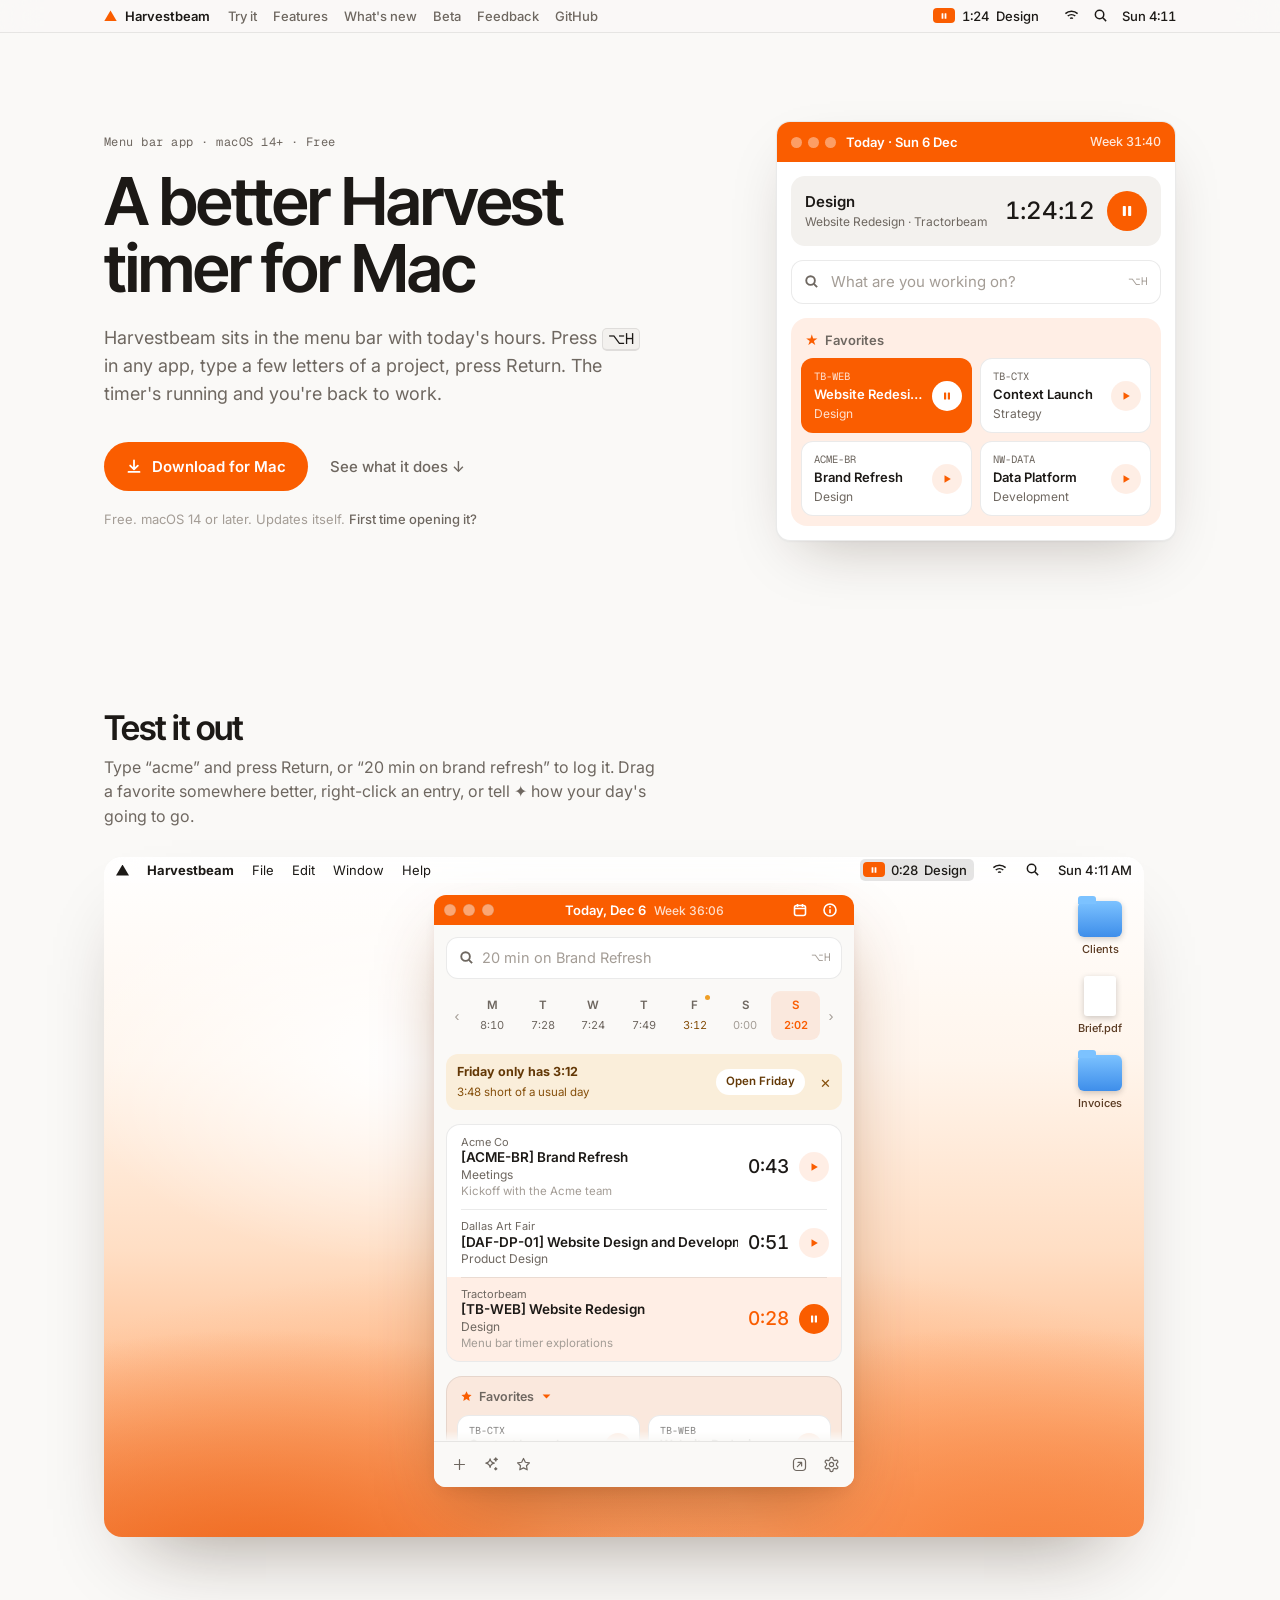
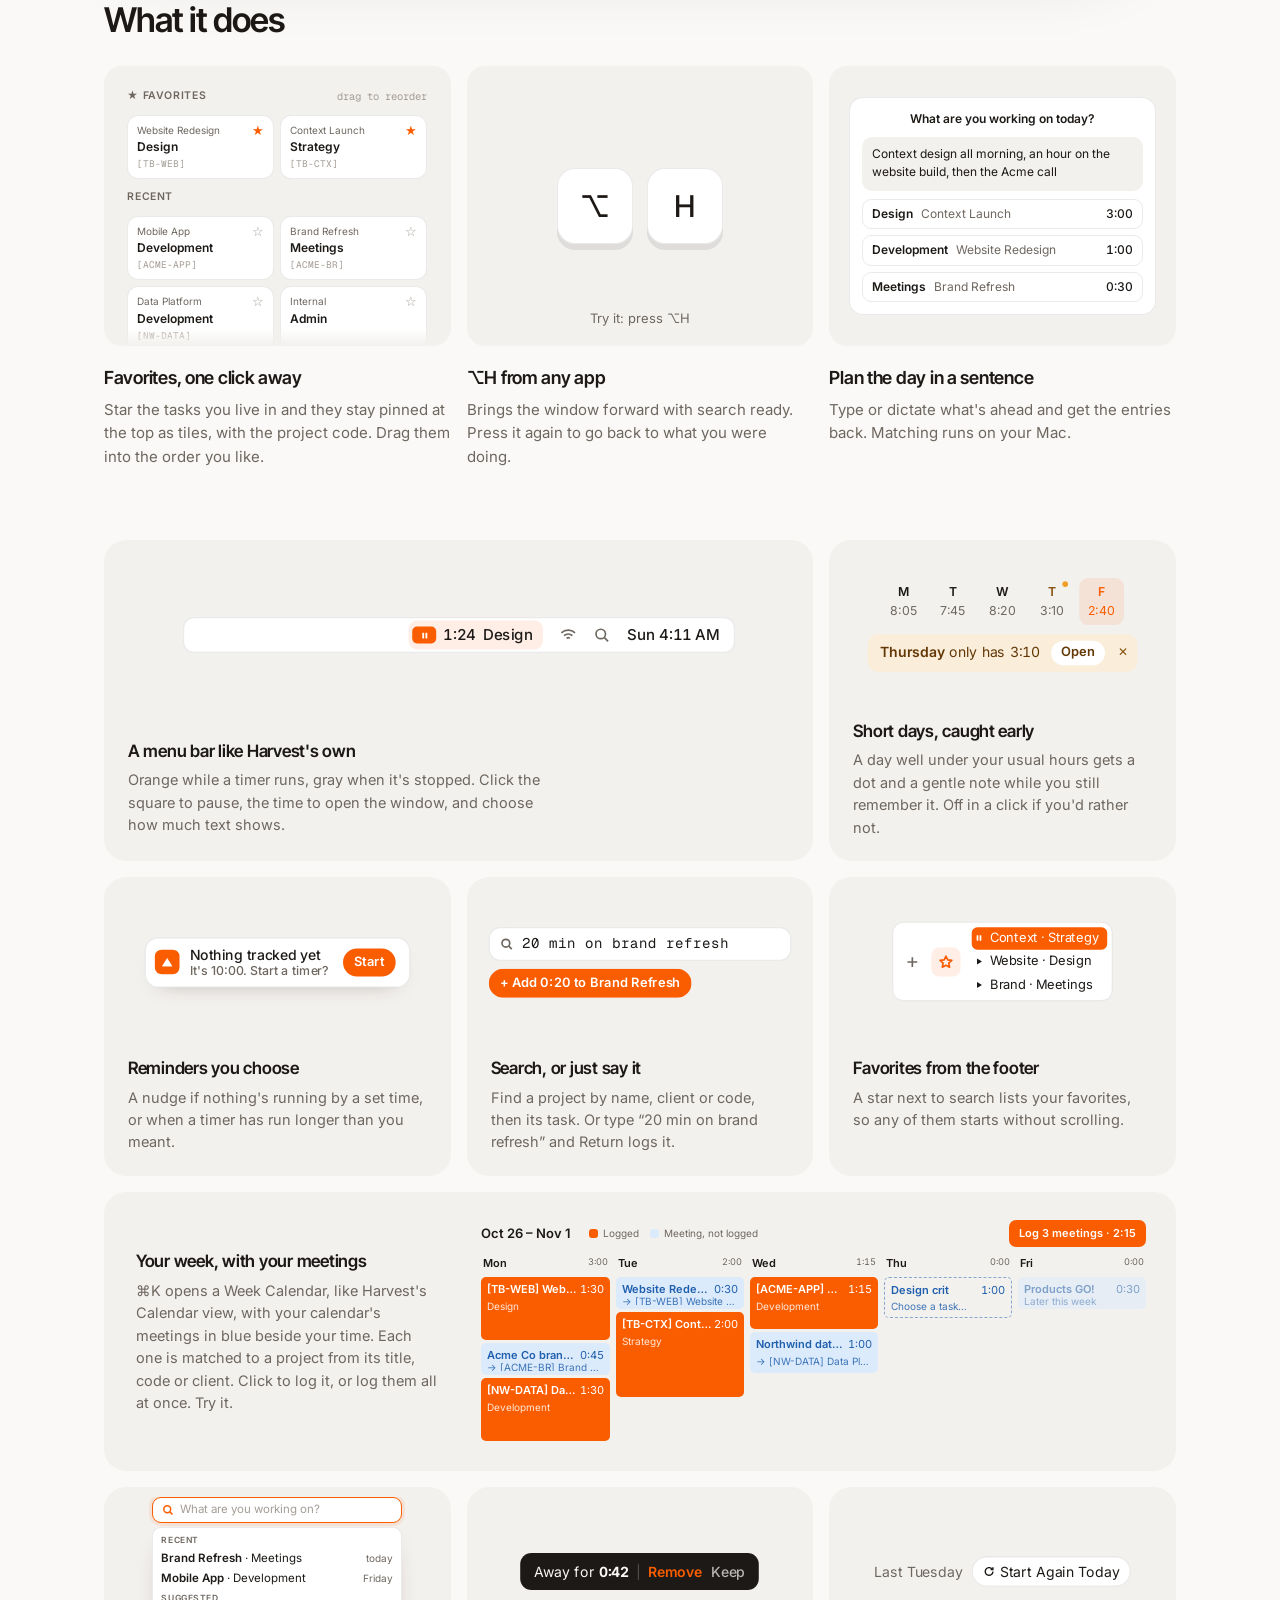
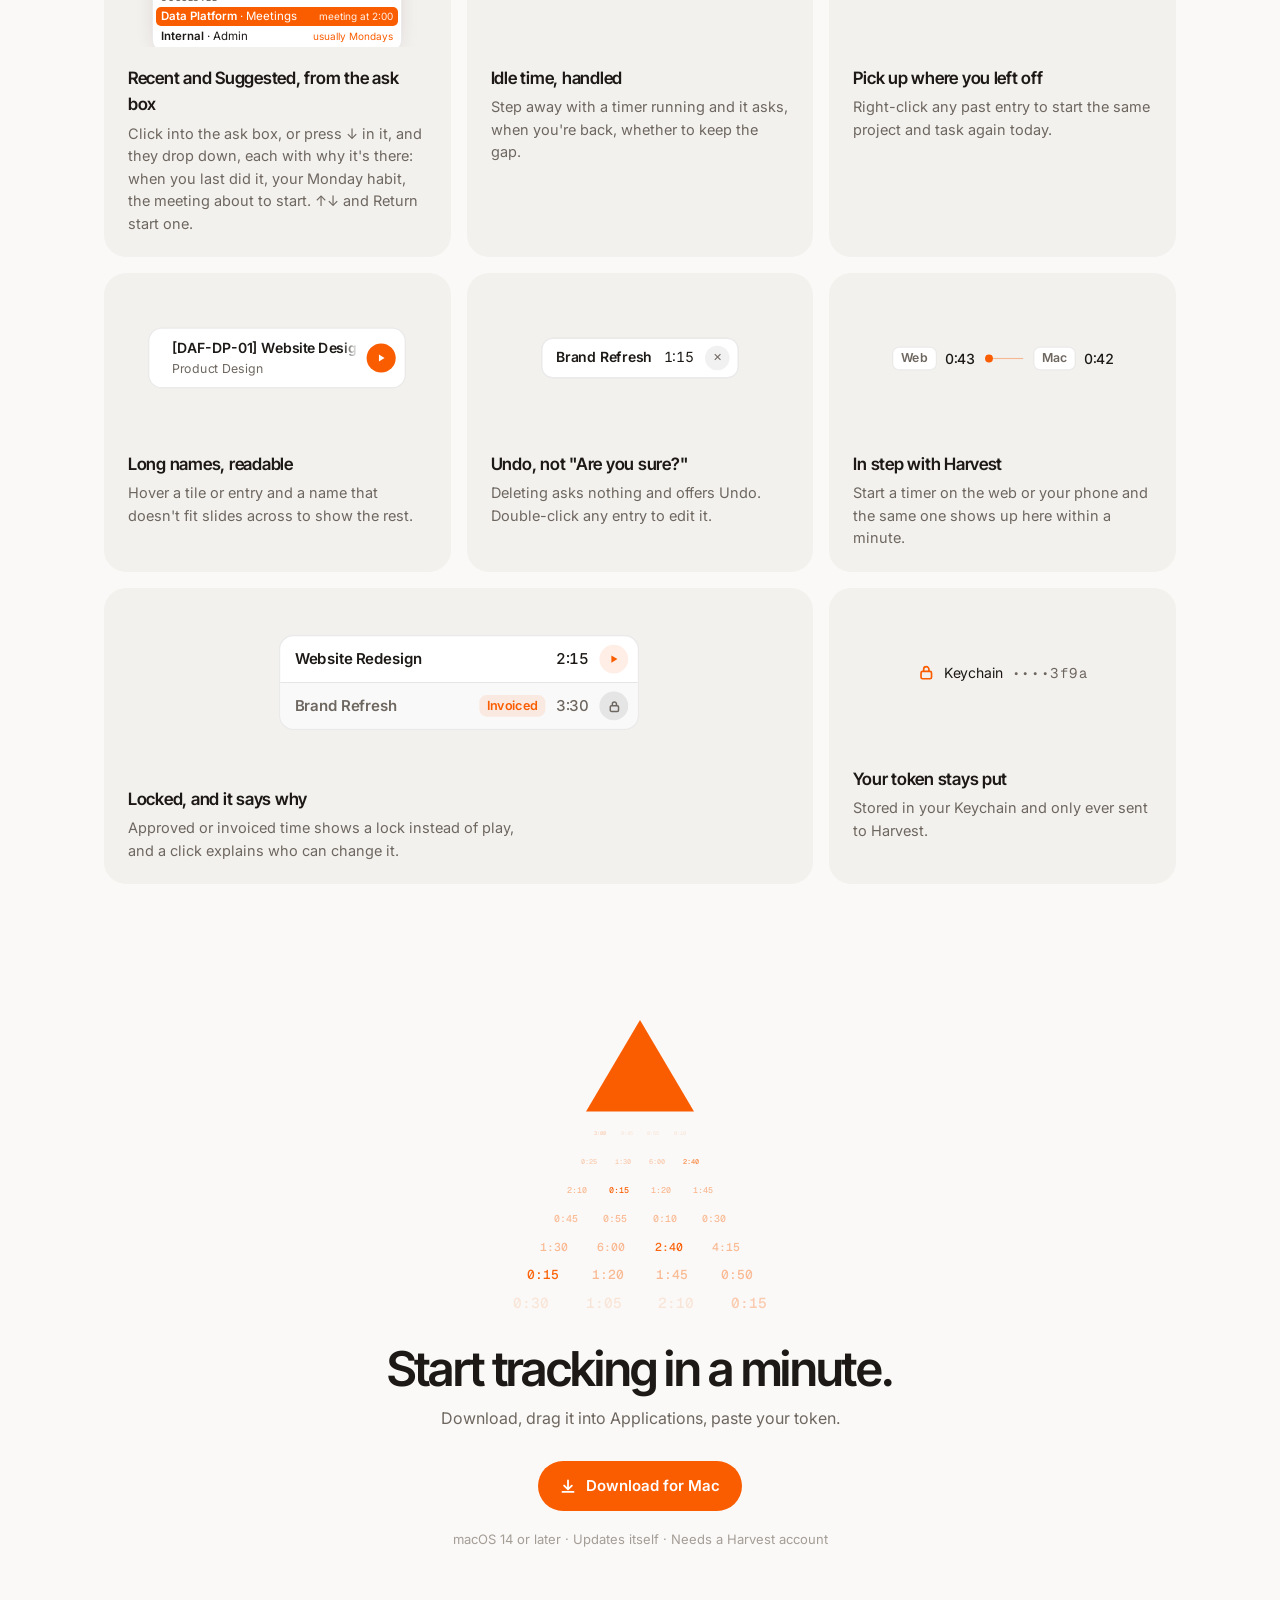
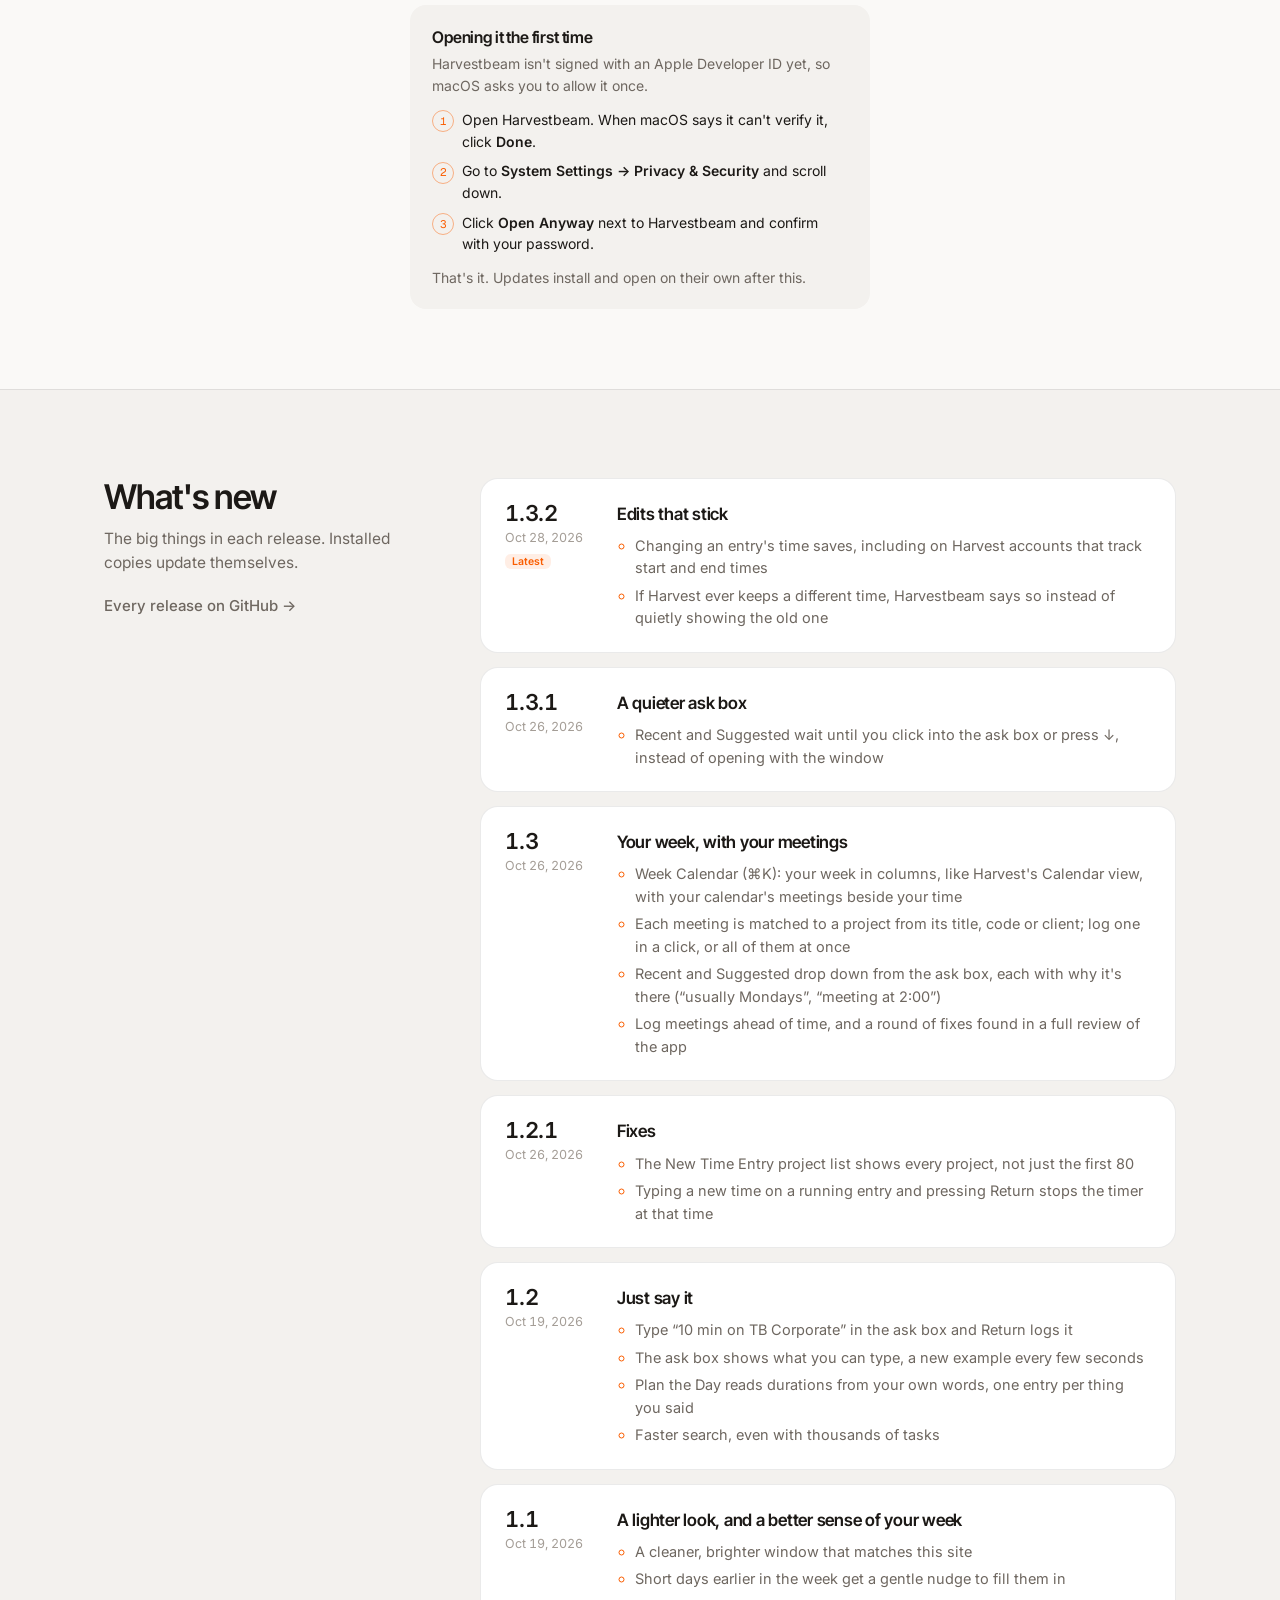
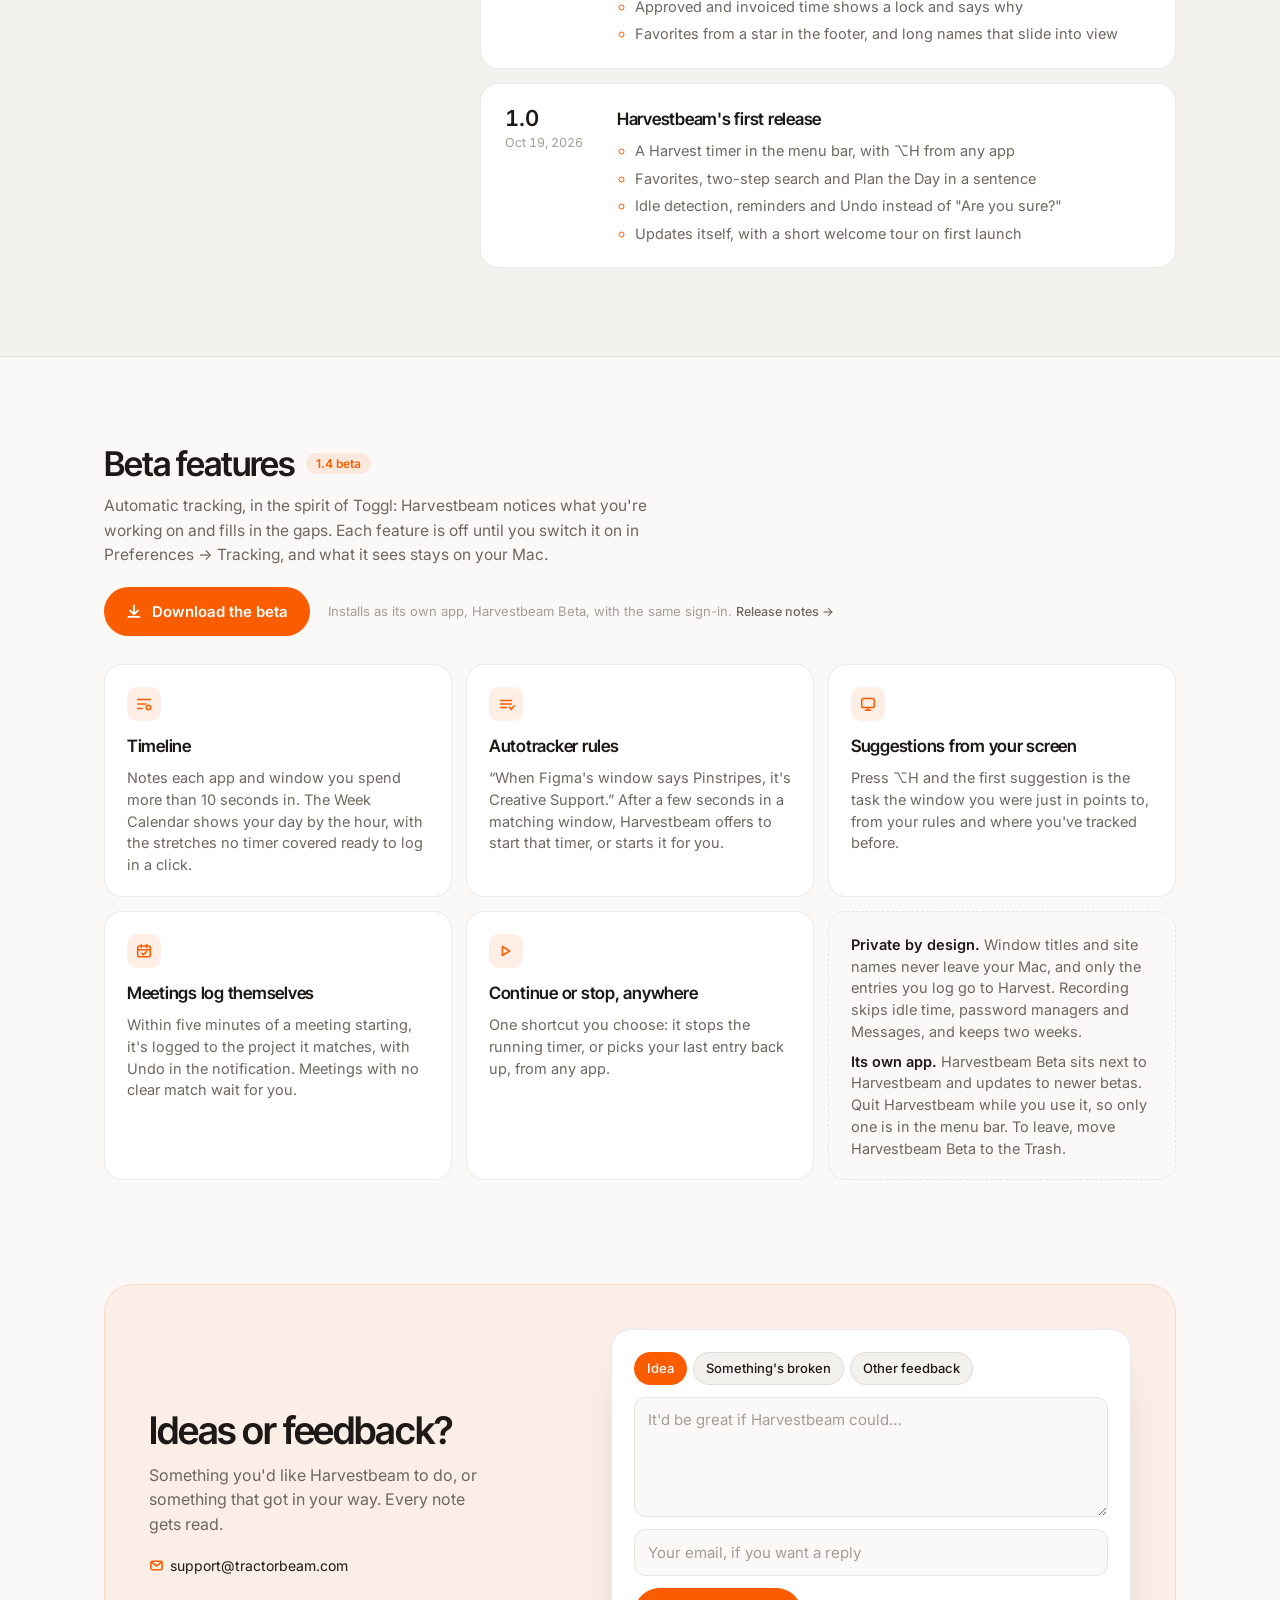
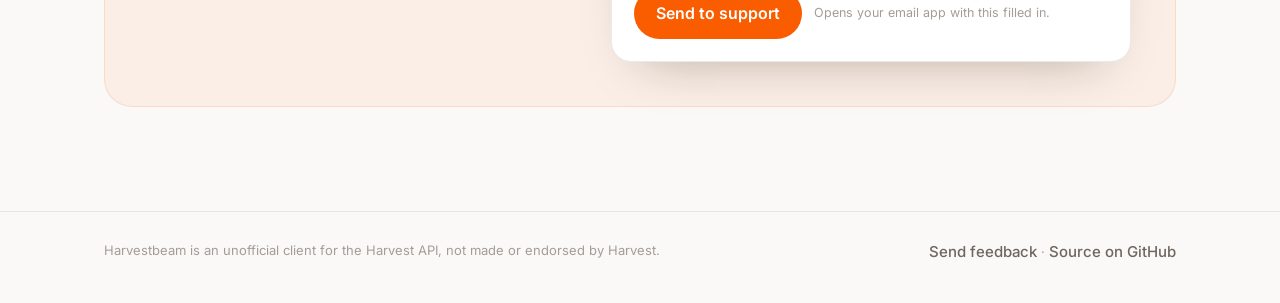
==== site/index.html @ 0ba824a3 "fix: edited entry times save, and say so when Harvest keeps another On Harvest accounts that track s" ====
<!doctype html>
<html lang="en">
<head>
<meta charset="utf-8">
<meta name="viewport" content="width=device-width, initial-scale=1, viewport-fit=cover">
<title>Harvestbeam · A better Harvest timer for Mac</title>
<meta name="description" content="A menu bar timer for Harvest on the Mac. Press ⌥H in any app, type a few letters of a project, press Return. Free, and it updates itself.">
<link rel="canonical" href="https://harvestbeam.vercel.app/">
<meta name="theme-color" content="#FAF9F7" media="(prefers-color-scheme: light)">
<meta name="theme-color" content="#151210" media="(prefers-color-scheme: dark)">
<link rel="apple-touch-icon" href="/apple-touch-icon.png">
<meta property="og:type" content="website">
<meta property="og:site_name" content="Harvestbeam">
<meta property="og:url" content="https://harvestbeam.vercel.app/">
<meta property="og:title" content="Harvestbeam · A better Harvest timer for Mac">
<meta property="og:description" content="A menu bar timer for Harvest. Press ⌥H anywhere, type, press Return. Free for macOS 14+.">
<meta property="og:image" content="https://harvestbeam.vercel.app/og.png">
<meta property="og:image:width" content="1200">
<meta property="og:image:height" content="630">
<meta property="og:image:alt" content="Harvestbeam: a better Harvest timer for Mac, with its orange triangle icon and a running timer in the menu bar.">
<meta name="twitter:card" content="summary_large_image">
<meta name="twitter:title" content="Harvestbeam · A better Harvest timer for Mac">
<meta name="twitter:description" content="A menu bar timer for Harvest. Press ⌥H anywhere, type, press Return. Free for macOS 14+.">
<meta name="twitter:image" content="https://harvestbeam.vercel.app/og.png">
<meta name="claude:viewport-fit-sides" content="cover">
<link rel="preconnect" href="https://fonts.googleapis.com">
<link rel="preconnect" href="https://fonts.gstatic.com" crossorigin>
<link rel="stylesheet" href="https://fonts.googleapis.com/css2?family=Inter:wght@400;500;600&family=Inter+Tight:wght@500;600&family=Geist+Mono:wght@400;500&display=swap">
<link rel="icon" href="data:image/svg+xml,%3Csvg xmlns='http://www.w3.org/2000/svg' viewBox='0 0 32 32'%3E%3Crect width='32' height='32' rx='7' fill='%23FA5D00'/%3E%3Cpath d='M16 8.5 23.5 21.5h-15z' fill='white'/%3E%3C/svg%3E">
<style>
/* Layout: a desktop at rest. A live menu bar runs across the top, the real
   window sits beside the pitch, then one row of working vignettes, a short
   list, and hours rising into the triangle. Swiss and quiet: one grotesk,
   one orange, lots of air. */
:root {
  --paper: #FAF9F7;
  --surface: #FFFFFF;
  --tile: #F3F1EE;
  --ink: #1C1916;
  --muted: #6E6760;
  --faint: #A49D96;
  --line: rgba(28, 25, 22, 0.09);
  --orange: #FA5D00;
  --orange-ink: #FFFFFF;
  --orange-soft: rgba(250, 93, 0, 0.1);
  --bar: rgba(250, 249, 247, 0.86);
  --display: "Inter Tight", "Helvetica Neue", Helvetica, Arial, sans-serif;
  --body: "Inter", "Helvetica Neue", Helvetica, Arial, sans-serif;
  --mono: "Geist Mono", ui-monospace, "SF Mono", Menlo, monospace;
  /* Times and totals, set like the app's: SF Pro Rounded on a Mac (Safari),
     the system face elsewhere, always with even-width digits. */
  --num: ui-rounded, "SF Pro Rounded", -apple-system, BlinkMacSystemFont, "Inter", "Helvetica Neue", sans-serif;
}
@media (prefers-color-scheme: dark) {
  :root:not([data-theme="light"]) {
    --paper: #151210; --surface: #1F1B18; --tile: #29241F; --ink: #EEE9E4; --muted: #A69E96; --faint: #6F6862;
    --line: rgba(238, 233, 228, 0.1); --orange: #FF6614; --orange-soft: rgba(255, 102, 20, 0.14); --bar: rgba(21, 18, 16, 0.86);
    color-scheme: dark;
  }
}
:root[data-theme="dark"] {
  --paper: #151210; --surface: #1F1B18; --tile: #29241F; --ink: #EEE9E4; --muted: #A69E96; --faint: #6F6862;
  --line: rgba(238, 233, 228, 0.1); --orange: #FF6614; --orange-soft: rgba(255, 102, 20, 0.14); --bar: rgba(21, 18, 16, 0.86);
  color-scheme: dark;
}

* { box-sizing: border-box; }
html { padding: env(safe-area-inset-top, 0px) 0 env(safe-area-inset-bottom, 0px); scroll-behavior: smooth; scroll-padding-top: calc(env(safe-area-inset-top, 0px) + 48px); }
body { margin: 0; }
img { max-width: 100%; }
[hidden] { display: none !important; }
body {
  background: var(--paper);
  color: var(--ink);
  font-family: var(--body);
  font-size: 16px;
  line-height: 1.55;
  -webkit-font-smoothing: antialiased;
}
a { color: inherit; }
:focus-visible { outline: 2px solid var(--orange); outline-offset: 3px; border-radius: 6px; }
.wrap {
  max-width: 1120px;
  margin: 0 auto;
  padding-left: max(24px, env(safe-area-inset-left, 0px));
  padding-right: max(24px, env(safe-area-inset-right, 0px));
}
.mono { font-family: var(--mono); font-variant-numeric: tabular-nums; }
.num { font-family: var(--num); font-variant-numeric: tabular-nums; letter-spacing: 0; }

/* Menu bar */
.menubar {
  position: sticky; top: env(safe-area-inset-top, 0px); z-index: 10;
  background: var(--bar);
  backdrop-filter: saturate(1.4) blur(18px);
  -webkit-backdrop-filter: saturate(1.4) blur(18px);
  border-bottom: 1px solid var(--line);
  font-size: 13px; font-weight: 500;
}
.menubar .wrap { display: flex; align-items: center; gap: 18px; height: 32px; }
.menubar .brand { display: flex; align-items: center; gap: 8px; font-weight: 600; text-decoration: none; }
.mark { width: 13px; height: 11px; background: var(--orange); clip-path: polygon(50% 0, 100% 100%, 0 100%); flex: none; }
.menubar nav { display: flex; gap: 16px; color: var(--muted); }
.menubar nav a { text-decoration: none; }
.menubar nav a:hover { color: var(--ink); }
.menubar .spacer { flex: 1; }
.item { display: flex; align-items: center; gap: 7px; padding: 2px 7px 2px 3px; border-radius: 6px; background: none; border: 0; font: inherit; color: inherit; cursor: pointer; }
.item:hover { background: var(--line); }
.square { width: 22px; height: 15px; border-radius: 4px; background: var(--orange); display: grid; place-items: center; flex: none; transition: background .2s; }
.square.paused { background: var(--faint); }
.square, .play { position: relative; }
.square { transition: background .28s ease, transform .12s; }
.square .g, .play .g { position: absolute; left: 50%; top: 50%; fill: #fff; transition: opacity .22s ease, transform .32s cubic-bezier(.3, 1.5, .5, 1); }
.square .g { width: 8px; height: 8px; margin: -4px 0 0 -4px; }
.play .g { width: 14px; height: 14px; margin: -7px 0 0 -7px; }
.g-play { opacity: 0; transform: scale(.4) rotate(-30deg); }
.paused .g-pause { opacity: 0; transform: scale(.4) rotate(30deg); }
.paused .g-play { opacity: 1; transform: none; }
.item:active .square { transform: scale(.88); }
.item .task { display: inline-block; transition: max-width .34s cubic-bezier(.2, .8, .2, 1), opacity .2s, margin .34s; }
.item .task.gone { max-width: 0 !important; opacity: 0; margin-left: -7px; }
.item .task { max-width: 160px; overflow: hidden; text-overflow: ellipsis; white-space: nowrap; }
.sys { display: flex; align-items: center; gap: 14px; color: var(--ink); white-space: nowrap; }
.sys svg { width: 15px; height: 15px; fill: none; stroke: currentColor; stroke-width: 1.6; }
@media (max-width: 720px) {
  .menubar nav, .sys .hide-sm { display: none; }
  .item .task { max-width: 110px; }
}

/* Hero */
.hero { display: grid; grid-template-columns: minmax(0, 1fr) 400px; gap: 64px; align-items: center; padding-block: 88px 96px; }
.eyebrow { font-family: var(--mono); font-size: 12px; letter-spacing: .04em; color: var(--muted); }
h1 {
  font-family: var(--display); font-weight: 600;
  font-size: clamp(40px, 5.6vw, 66px); line-height: 1.02; letter-spacing: -0.032em;
  margin: 16px 0 22px; text-wrap: balance;
}
.lede { font-size: 18px; color: var(--muted); max-width: 30em; margin: 0; }
.lede kbd, .inline-kbd { font-family: var(--mono); font-size: .85em; color: var(--ink); background: var(--tile); border: 1px solid var(--line); border-bottom-width: 2px; border-radius: 5px; padding: 0 5px; }
.actions { display: flex; flex-wrap: wrap; align-items: center; gap: 12px 22px; margin-top: 34px; }
.button {
  display: inline-flex; align-items: center; gap: 10px;
  background: var(--orange); color: var(--orange-ink);
  padding: 13px 22px; border-radius: 999px; text-decoration: none;
  font-weight: 600; font-size: 15px; transition: transform .15s;
}
.button:hover { transform: translateY(-1px); }
.button:active { transform: translateY(0) scale(.98); }
.button svg { width: 16px; height: 16px; fill: currentColor; }
.textlink { color: var(--muted); text-decoration: none; font-weight: 500; font-size: 15px; }
.textlink:hover { color: var(--ink); }
.fine { margin-top: 18px; font-size: 13px; color: var(--faint); }

/* The window */
.window {
  background: var(--surface); border-radius: 14px; overflow: hidden;
  border: 1px solid var(--line);
  box-shadow: 0 1px 2px rgba(0,0,0,.04), 0 24px 60px -24px rgba(40, 20, 0, .28);
  font-size: 13px; transition: transform .35s cubic-bezier(.2,.9,.3,1.2), opacity .25s;
  position: relative; z-index: 2;
  transform: translate(var(--dx, 0px), var(--dy, 0px));
}
.window.dragging { transition: opacity .25s; box-shadow: 0 1px 2px rgba(0,0,0,.04), 0 36px 80px -24px rgba(40, 20, 0, .36); }
.window.hidden-win { transform: translate(var(--dx, 0px), calc(var(--dy, 0px) - 10px)) scale(.97); opacity: 0; pointer-events: none; }
.titlebar { background: var(--orange); color: #fff; display: flex; align-items: center; gap: 10px; padding: 10px 14px; cursor: grab; touch-action: none; user-select: none; -webkit-user-select: none; }
.window.dragging .titlebar { cursor: grabbing; }
.lights { display: flex; gap: 6px; }
.lights i { width: 11px; height: 11px; border-radius: 50%; background: rgba(255,255,255,.4); }
.titlebar .day { font-weight: 600; }
.titlebar .week { margin-left: auto; font-family: var(--num); font-variant-numeric: tabular-nums; font-weight: 500; font-size: 12.5px; opacity: .85; }
.pane { padding: 14px; display: grid; gap: 14px; }
.timer { display: flex; align-items: center; gap: 12px; padding: 14px; border-radius: 14px; background: var(--tile); }
.timer .what { min-width: 0; flex: 1; }
.timer .name { font-weight: 600; font-size: 15px; white-space: nowrap; overflow: hidden; text-overflow: ellipsis; }
.timer .sub { color: var(--muted); font-size: 12px; white-space: nowrap; overflow: hidden; text-overflow: ellipsis; }
.timer .clock { font-family: var(--num); font-size: 24px; font-weight: 500; font-variant-numeric: tabular-nums; letter-spacing: -.01em; }
.play {
  width: 40px; height: 40px; border-radius: 50%; border: 0; background: var(--orange); color: #fff;
  display: grid; place-items: center; cursor: pointer; flex: none; transition: transform .12s, background .2s;
}
.play:active { transform: scale(.92); }
.play.paused { background: var(--faint); }

.ask {
  display: flex; align-items: center; gap: 10px; padding: 0 12px; height: 44px;
  border-radius: 12px; background: var(--surface); border: 1px solid var(--line); transition: border-color .15s, box-shadow .15s;
}
.ask:focus-within { border-color: var(--orange); box-shadow: 0 0 0 3px var(--orange-soft); }
.ask svg { width: 15px; height: 15px; stroke: var(--muted); fill: none; stroke-width: 2; flex: none; }
.ask:focus-within svg { stroke: var(--orange); }
.ask input { flex: 1; min-width: 0; border: 0; outline: 0; background: none; font: inherit; font-size: 15px; color: var(--ink); }
.ask input::placeholder { color: var(--faint); }
.ask kbd { font-family: var(--mono); font-size: 11px; color: var(--faint); }
.section-label { display: flex; align-items: center; gap: 6px; font-size: 11px; font-weight: 600; letter-spacing: .06em; text-transform: uppercase; color: var(--muted); margin-bottom: 8px; }
.favpanel { background: var(--orange-soft); border-radius: 16px; padding: 10px 10px 10px; }
.favpanel .section-label { text-transform: none; letter-spacing: 0; font-size: 13px; font-weight: 600; margin: 2px 4px 8px; }
.favpanel .section-label .star { color: var(--orange); }
.tiles { display: grid; grid-template-columns: 1fr 1fr; gap: 8px; }
.tile {
  display: flex; align-items: center; gap: 8px;
  text-align: left; border: 1px solid var(--line); background: var(--surface); border-radius: 12px; padding: 9px 9px 9px 12px;
  font: inherit; color: inherit; cursor: pointer; min-width: 0; transition: background .2s, color .2s, transform .12s;
}
.tile:active { transform: scale(.98); }
.tile .info { min-width: 0; flex: 1; }
.tile .c { font-family: var(--mono); font-size: 10.5px; color: var(--muted); }
.tile .t { font-weight: 600; white-space: nowrap; overflow: hidden; text-overflow: ellipsis; }
.tile .p { font-size: 12px; color: var(--muted); white-space: nowrap; overflow: hidden; text-overflow: ellipsis; }
.tile .go { width: 30px; height: 30px; border-radius: 50%; background: var(--orange-soft); color: var(--orange); display: grid; place-items: center; flex: none; transition: background .2s; }
.tile .go svg { width: 10px; height: 10px; fill: currentColor; }
.tile:hover .go { background: color-mix(in srgb, var(--orange) 22%, transparent); }
.tile.on { background: var(--orange); border-color: transparent; color: #fff; }
.tile.on .c, .tile.on .p { color: rgba(255, 255, 255, .82); }
.tile.on .go { background: #fff; color: var(--orange); }
.results { display: grid; gap: 2px; }
.result {
  display: flex; align-items: baseline; gap: 8px; padding: 8px 10px; border-radius: 9px; border: 0; background: none;
  font: inherit; color: inherit; text-align: left; cursor: pointer; min-width: 0;
}
.result .t { font-weight: 600; flex: none; }
.result .p { color: var(--muted); white-space: nowrap; overflow: hidden; text-overflow: ellipsis; min-width: 0; }
.result .c { margin-left: auto; font-family: var(--mono); font-size: 10.5px; color: var(--faint); flex: none; }
.result.sel { background: var(--orange-soft); }
.empty { color: var(--muted); padding: 10px; }
.hint { color: var(--faint); font-size: 12px; text-align: center; }

/* Features */
.features { padding-block: 40px 0; }
.section-title { font-family: var(--display); font-weight: 600; font-size: clamp(26px, 3vw, 34px); letter-spacing: -0.03em; line-height: 1.1; margin: 0 0 28px; }
.cards { display: grid; grid-template-columns: repeat(3, minmax(0, 1fr)); gap: 16px; }
.card { display: grid; grid-template-rows: auto 1fr; gap: 18px; min-width: 0; }
.card h3 { font-family: var(--display); font-weight: 600; font-size: 18px; letter-spacing: -0.015em; margin: 0 0 6px; }
.card p { color: var(--muted); margin: 0; font-size: 15px; }
.stage {
  background: var(--tile); border-radius: 18px; height: 280px; padding: 24px 20px;
  display: grid; place-items: center; position: relative; overflow: hidden;
}
/* Keycaps */
.caps { display: flex; gap: 14px; }
.cap {
  width: 76px; height: 76px; border-radius: 18px; background: var(--surface); border: 1px solid var(--line);
  display: grid; place-items: center; font-family: var(--body); font-size: 30px; font-weight: 500; color: var(--ink);
  box-shadow: 0 6px 0 var(--line); transition: transform .1s, box-shadow .1s, background .2s, color .2s;
}
.cap.down { transform: translateY(4px); box-shadow: 0 2px 0 var(--line); }
.cap.lit { background: var(--orange); color: #fff; border-color: transparent; box-shadow: 0 6px 0 color-mix(in srgb, var(--orange) 70%, #000); }
.cap.lit.down { box-shadow: 0 2px 0 color-mix(in srgb, var(--orange) 70%, #000); }
.stage .caption { position: absolute; bottom: 18px; left: 0; right: 0; text-align: center; font-size: 13px; color: var(--muted); }

.favs { width: 100%; max-width: 300px; display: grid; gap: 10px; font-size: 12px; align-content: start; }
.stage.scroller { place-items: start center; padding: 0 20px; }
.stage.scroller .favs { height: 100%; overflow-y: auto; padding-block: 22px; scrollbar-width: none; overscroll-behavior: contain;
  -webkit-mask-image: linear-gradient(transparent, #000 18px, #000 calc(100% - 18px), transparent);
          mask-image: linear-gradient(transparent, #000 18px, #000 calc(100% - 18px), transparent); }
.stage.scroller .favs::-webkit-scrollbar { display: none; }
.favs .set { position: relative; }
.dropline { position: absolute; width: 3px; border-radius: 2px; background: var(--orange); pointer-events: none; transform: translateX(-50%); transition: left .12s, top .12s; }
.favs .label { display: flex; justify-content: space-between; font-size: 10.5px; font-weight: 600; letter-spacing: .06em; text-transform: uppercase; color: var(--muted); }
.favs .label span:last-child { font-family: var(--mono); font-weight: 400; letter-spacing: 0; text-transform: none; color: var(--faint); }
.favs .set { display: grid; grid-template-columns: 1fr 1fr; gap: 6px; }
.fav { position: relative; cursor: grab; touch-action: pan-y; user-select: none; -webkit-user-select: none; background: var(--surface); border: 1px solid var(--line); border-radius: 11px; padding: 7px 26px 7px 9px; min-width: 0; transition: transform .25s, opacity .25s; }
.fav .p { font-size: 10px; color: var(--muted); white-space: nowrap; overflow: hidden; text-overflow: ellipsis; }
.fav .t { font-weight: 600; white-space: nowrap; overflow: hidden; text-overflow: ellipsis; }
.fav .c { font-family: var(--mono); font-size: 9.5px; color: var(--faint); }
.fav button { position: absolute; top: 5px; right: 5px; width: 20px; height: 20px; border: 0; background: none; padding: 0; cursor: pointer; color: var(--faint); font-size: 13px; line-height: 20px; border-radius: 6px; }
.fav button:hover { background: var(--tile); color: var(--ink); }
.fav button.on { color: var(--orange); }
.fav.lifting { opacity: .35; transition: none; }
/* The tile under the pointer while dragging: fixed to the page, so the
   card's rounded edge never crops it. */
.fav.ghost { position: fixed; z-index: 40; margin: 0; font-size: 12px; cursor: grabbing; pointer-events: none; transition: none; box-shadow: 0 14px 30px -12px rgba(40, 20, 0, .35); }
.fav.new { animation: pop .35s cubic-bezier(.2,.9,.3,1.3); }
@keyframes pop { from { transform: scale(.85); opacity: 0; } }
.favs .empty-set { grid-column: 1 / -1; color: var(--faint); font-size: 11px; padding: 10px; text-align: center; border: 1px dashed var(--line); border-radius: 11px; }

/* Plan */
.plan { width: 100%; max-width: 320px; background: var(--surface); border-radius: 14px; border: 1px solid var(--line); padding: 12px; font-size: 12px; display: grid; gap: 8px; }
.plan .q { font-weight: 600; text-align: center; }
.plan .said { background: var(--tile); border-radius: 10px; padding: 8px 10px; min-height: 54px; font-size: 12px; color: var(--ink); }
.plan .said .caret { display: inline-block; width: 1.5px; height: 1em; background: var(--orange); vertical-align: -2px; margin-left: 1px; animation: blink 1s steps(1) infinite; }
@keyframes blink { 50% { opacity: 0; } }
.plan .rows { display: grid; gap: 6px; }
.plan .row { display: flex; align-items: baseline; gap: 8px; padding: 5px 9px; border-radius: 9px; border: 1px solid var(--line); opacity: 0; transform: translateY(4px); transition: opacity .3s, transform .3s; }
.plan .row.in { opacity: 1; transform: none; }
.plan .row .t { font-weight: 600; }
.plan .row .p { color: var(--muted); white-space: nowrap; overflow: hidden; text-overflow: ellipsis; min-width: 0; }
.plan .row .h { margin-left: auto; font-family: var(--num); font-variant-numeric: tabular-nums; font-weight: 500; }
.plan .note { color: var(--muted); font-size: 11.5px; display: flex; gap: 6px; align-items: center; }

/* Idle */
.alert { width: 100%; max-width: 260px; background: var(--surface); border-radius: 16px; border: 1px solid var(--line); padding: 16px; text-align: center; box-shadow: 0 20px 50px -24px rgba(40, 20, 0, .3); }
.alert .icon { width: 36px; height: 36px; border-radius: 11px; background: var(--orange); margin: 0 auto 12px; display: grid; place-items: center; }
.alert .icon i { width: 18px; height: 15px; background: #fff; clip-path: polygon(50% 0, 100% 100%, 0 100%); }
.alert h3 { margin: 0 0 4px; font-size: 14px; }
.alert p { font-size: 12px; color: var(--muted); margin: 0 0 12px; }
.alert .btns { display: grid; gap: 6px; }
.alert button { font: inherit; font-size: 12px; padding: 5px; border-radius: 8px; border: 1px solid var(--line); background: var(--tile); color: var(--ink); cursor: pointer; }
.alert button.primary { background: var(--orange); color: #fff; border-color: transparent; }
.alert .done { font-size: 12.5px; color: var(--muted); padding: 7px; }

/* The rest */
.more { padding-block: 72px 0; }
/* Bento: six columns; cards span 2, 3 or 4 of them. Each card holds its
   picture on top and its words below, all inside the tile. */
.grid { display: grid; grid-template-columns: repeat(6, minmax(0, 1fr)); gap: 16px; }
.spec { grid-column: span 2; display: flex; flex-direction: column; min-width: 0; background: var(--tile); border-radius: 22px; padding: 10px 10px 22px; overflow: hidden; }
.spec.w3 { grid-column: span 3; }
.spec.w4 { grid-column: span 4; }
.spec .txt { padding: 0 14px; }
.mini { height: 150px; border-radius: 16px; display: grid; place-items: center; margin-bottom: 18px; padding: 0 14px; overflow: hidden; font-size: 12.5px; }
.spec.w3 .mini, .spec.w4 .mini { height: 170px; }
.mini .stack { display: grid; gap: 8px; justify-items: center; }
/* The pictures read better a size up inside the larger tiles. */
.mini > * { transform: scale(1.12); }
.spec.w3 .mini > *, .spec.w4 .mini > * { transform: scale(1.2); }
@media (max-width: 560px) { .mini > *, .spec.w3 .mini > *, .spec.w4 .mini > * { transform: none; } }
/* A strip of macOS menu bar, for the menu bar card */
.mstrip { display: flex; align-items: center; gap: 14px; width: min(100%, 460px); height: 30px; padding: 0 12px; border-radius: 9px; background: var(--surface); border: 1px solid var(--line); color: var(--muted); font-size: 12.5px; font-weight: 500; white-space: nowrap; }
.mstrip .sp { flex: 1; }
.mstrip > svg { width: 14px; height: 14px; fill: none; stroke: currentColor; stroke-width: 1.6; }
.mstrip .mbar { border: 0; padding: 2px 8px 2px 3px; background: var(--orange-soft); color: var(--ink); }
.mstrip .mbar.off .sq { background: var(--faint); }
.mstrip .clock { color: var(--ink); }
/* A mini week strip with a short day */
.wk { display: grid; grid-template-columns: repeat(5, 40px); gap: 4px; text-align: center; font-size: 11px; }
.wk span { padding: 4px 0; border-radius: 8px; color: var(--muted); position: relative; }
.wk b { display: block; font-weight: 600; color: var(--ink); font-size: 11px; }
.wk .short b { color: #854F0B; }
.wk .short::after { content: ""; position: absolute; top: 3px; right: 6px; width: 5px; height: 5px; border-radius: 50%; background: #EF9F27; }
.wk .sel { background: var(--orange-soft); color: var(--orange); }
.wk .sel b { color: var(--orange); }
/* Locked: an ordinary row above a locked one, and the note */
.rows2 { display: grid; gap: 0; width: min(100%, 300px); background: var(--surface); border: 1px solid var(--line); border-radius: 12px; overflow: hidden; }
.rows2 > span { display: flex; align-items: center; gap: 9px; padding: 7px 8px 7px 12px; }
.rows2 > span + span { border-top: 1px solid var(--line); }
.rows2 .nm { flex: 1; font-weight: 600; }
.rows2 .num { font-weight: 500; }
.rows2 .pl { width: 24px; height: 24px; border-radius: 50%; background: var(--orange-soft); color: var(--orange); display: grid; place-items: center; }
.rows2 .pl svg { width: 8px; height: 8px; fill: currentColor; }
.rows2 .locked { color: var(--muted); background: color-mix(in srgb, var(--ink) 2.5%, transparent); }
.rows2 .locked .nm { color: var(--muted); }
.rows2 .tag { font-size: 10.5px; font-weight: 600; color: var(--orange); background: var(--orange-soft); border-radius: 6px; padding: 1px 6px; }
.rows2 .pl.lk { background: var(--line); color: var(--muted); }
.rows2 .pl.lk svg { width: 11px; height: 11px; fill: none; stroke: currentColor; stroke-width: 1.8; }
.mini .mono { font-family: var(--mono); font-variant-numeric: tabular-nums; }
.mbar { display: inline-flex; align-items: center; gap: 6px; font-weight: 500; background: var(--surface); padding: 4px 9px 4px 5px; border-radius: 7px; border: 1px solid var(--line); }
.mbar .sq { width: 20px; height: 14px; border-radius: 4px; background: var(--orange); display: grid; place-items: center; }
.mbar .sq svg { width: 7px; height: 7px; fill: #fff; }
.crumbs { display: inline-flex; align-items: center; gap: 6px; white-space: nowrap; }
.crumbs .q { color: var(--muted); }
.crumbs .arr, .sync .arr { color: var(--faint); }
.chip { background: var(--surface); border: 1px solid var(--line); border-radius: 999px; padding: 3px 9px; font-weight: 500; }
.chip.on { background: var(--orange); color: #fff; border-color: transparent; }
.toast { display: inline-flex; align-items: center; gap: 8px; background: var(--ink); color: var(--paper); padding: 7px 12px; border-radius: 10px; white-space: nowrap; }
.toast .sep { width: 1px; height: 14px; background: color-mix(in srgb, var(--paper) 25%, transparent); }
.toast .act { color: var(--orange); font-weight: 600; }
.toast .act.dim { color: color-mix(in srgb, var(--paper) 70%, transparent); font-weight: 500; }
.toast kbd { font-size: 11px; color: color-mix(in srgb, var(--paper) 60%, transparent); }
.sync { display: inline-flex; align-items: center; gap: 7px; white-space: nowrap; color: var(--muted); }
.sync .num { color: var(--ink); font-weight: 500; }
.sync .dev { font-size: 11px; font-weight: 600; background: var(--surface); border: 1px solid var(--line); border-radius: 6px; padding: 1px 7px; }
.sync .link { position: relative; width: 34px; height: 1px; background: color-mix(in srgb, var(--orange) 40%, transparent); margin: 0 2px; }
.sync .dot { position: absolute; top: -3px; left: 0; width: 7px; height: 7px; border-radius: 50%; background: var(--orange); animation: travel 2.4s ease-in-out infinite; }
@keyframes travel { 0% { left: 0; opacity: 0; } 15% { opacity: 1; } 85% { opacity: 1; } 100% { left: calc(100% - 7px); opacity: 0; } }
@keyframes pulse { 50% { opacity: .35; } }
.key { display: inline-flex; align-items: center; gap: 8px; font-weight: 500; }
.key svg { width: 15px; height: 15px; fill: none; stroke: var(--orange); stroke-width: 1.6; }
.key .dots { color: var(--muted); letter-spacing: .04em; font-weight: 400; }
/* Locked entry */
.lockrow { display: inline-flex; align-items: center; gap: 9px; background: var(--surface); border: 1px solid var(--line); border-radius: 10px; padding: 6px 7px 6px 11px; color: var(--muted); white-space: nowrap; }
.lockrow .num { font-weight: 500; }
.lockrow .lk { width: 24px; height: 24px; border-radius: 50%; background: var(--tile); display: grid; place-items: center; }
.lockrow .lk svg { width: 11px; height: 11px; fill: none; stroke: currentColor; stroke-width: 1.8; }
.lockrow .why { font-size: 11px; font-weight: 600; color: var(--orange); background: var(--orange-soft); border-radius: 6px; padding: 1px 6px; }
/* Short day */
.nudge { display: inline-flex; align-items: center; gap: 10px; background: #FAEEDA; color: #633806; border-radius: 10px; padding: 6px 6px 6px 11px; white-space: nowrap; }
.nudge b { font-weight: 600; }
.nudge .go { background: #fff; border-radius: 99px; padding: 2px 9px; font-weight: 600; font-size: 11.5px; }
:root[data-theme="dark"] .nudge { background: rgba(239, 159, 39, .16); color: #FAC775; }
@media (prefers-color-scheme: dark) { :root:not([data-theme="light"]) .nudge { background: rgba(239, 159, 39, .16); color: #FAC775; } }
.nudge .go { color: #633806; }
/* Reminder notification */
.notif { display: inline-flex; align-items: center; gap: 9px; background: var(--surface); border: 1px solid var(--line); border-radius: 12px; padding: 7px 12px 7px 8px; white-space: nowrap; box-shadow: 0 8px 20px -14px rgba(40, 20, 0, .4); }
.notif .ic { width: 22px; height: 22px; border-radius: 6px; background: var(--orange); display: grid; place-items: center; }
.notif .ic i { width: 10px; height: 8px; background: #fff; clip-path: polygon(50% 0, 100% 100%, 0 100%); }
.notif small { display: block; color: var(--muted); font-size: 11px; line-height: 1.2; }
.notif span { line-height: 1.25; font-weight: 500; }
/* Long names slide on hover */
.marq { display: flex; align-items: center; gap: 8px; width: 230px; background: var(--surface); border: 1px solid var(--line); border-radius: 12px; padding: 8px 8px 8px 12px; }
.marq .clip { flex: 1; min-width: 0; overflow: hidden; white-space: nowrap; font-weight: 600;
  -webkit-mask-image: linear-gradient(90deg, transparent, #000 8px, #000 calc(100% - 14px), transparent); mask-image: linear-gradient(90deg, transparent, #000 8px, #000 calc(100% - 14px), transparent); }
.marq .clip span { display: inline-block; padding-left: 8px; animation: marq 6s ease-in-out infinite; }
.marq small { display: block; font-weight: 400; color: var(--muted); font-size: 11px; padding-left: 8px; }
.marq .pl { width: 26px; height: 26px; border-radius: 50%; background: var(--orange); color: #fff; display: grid; place-items: center; flex: none; }
.marq .pl svg { width: 8px; height: 8px; fill: currentColor; }
@keyframes marq { 0%, 22% { transform: translateX(0); } 55%, 75% { transform: translateX(calc(-100% + 150px)); } 100% { transform: translateX(0); } }
/* Favorites from the footer */
.foot { display: inline-flex; align-items: center; gap: 4px; background: var(--surface); border: 1px solid var(--line); border-radius: 10px; padding: 4px; position: relative; }
.foot .b { width: 26px; height: 26px; border-radius: 7px; display: grid; place-items: center; color: var(--muted); }
.foot .b svg { width: 14px; height: 14px; fill: none; stroke: currentColor; stroke-width: 1.7; stroke-linejoin: round; }
.foot .b.on { background: var(--orange-soft); color: var(--orange); }
.foot .menu { display: grid; gap: 1px; margin-left: 6px; font-size: 11.5px; }
.foot .menu span { display: flex; align-items: center; gap: 6px; padding: 1px 8px 1px 2px; border-radius: 5px; white-space: nowrap; }
.foot .menu span:first-child { background: var(--orange); color: #fff; }
.foot .menu svg { width: 7px; height: 7px; fill: currentColor; }
/* Recent and Suggested */
.rs { display: grid; gap: 4px; width: 250px; font-size: 11.5px; }
.mini > .rs { transform: none; }
.rs .ask { display: flex; align-items: center; gap: 6px; height: 26px; padding: 0 9px; background: var(--surface); border: 1.5px solid var(--orange); box-shadow: 0 0 0 3px var(--orange-soft); border-radius: 9px; color: var(--faint); }
.rs .ask svg { width: 12px; height: 12px; fill: none; stroke: var(--orange); stroke-width: 2; }
.rs .drop { display: grid; gap: 1px; background: var(--surface); border: 1px solid var(--line); border-radius: 9px; padding: 3px; box-shadow: 0 10px 24px -14px rgba(40, 20, 0, .4); }
.rs .lbl { font-size: 8.5px; font-weight: 600; letter-spacing: .07em; text-transform: uppercase; color: var(--muted); padding: 3px 5px 1px; }
.rs .it { all: unset; display: flex; align-items: center; gap: 6px; height: 19px; padding: 0 5px; border-radius: 5px; cursor: pointer; transition: background .15s, color .15s; }
.rs .it span { flex: 1; min-width: 0; white-space: nowrap; overflow: hidden; text-overflow: ellipsis; }
.rs .it b { font-weight: 600; }
.rs .it em { font-style: normal; font-size: 10px; color: var(--muted); }
.rs .it em.s { color: var(--orange); }
.rs .it.on { background: var(--orange); color: #fff; }
.rs .it.on em { color: rgba(255, 255, 255, .9); }
.rs .it:focus-visible { outline: 2px solid var(--orange); outline-offset: 1px; }
/* Week Calendar: stacked by length like Harvest's, meetings in blue. */
/* Full width: the words on the left, the week filling the right. */
.spec.w6 { grid-column: span 6; display: grid; grid-template-columns: minmax(0, 1fr) minmax(0, 2.1fr); grid-template-areas: "txt mini"; align-items: center; gap: 12px; padding: 10px; }
.spec.w6 .mini.wk-mini { grid-area: mini; height: auto; margin: 0; padding: 18px 20px 20px; place-items: stretch; }
.spec.w6 .txt { grid-area: txt; padding: 0 8px 0 22px; }
.mini > .wkc { transform: none; }
.wkc { --blue: #DCEBFB; --blue-ink: #1F5FAD; width: 100%; display: grid; gap: 8px; font-size: 11px; }
:root[data-theme="dark"] .wkc { --blue: #1D3550; --blue-ink: #A9CCF5; }
@media (prefers-color-scheme: dark) { :root:not([data-theme="light"]) .wkc { --blue: #1D3550; --blue-ink: #A9CCF5; } }
.wkc .hdr { display: flex; align-items: center; gap: 12px; }
.wkc .hdr b { font-size: 13px; font-weight: 600; }
.wkc .lg { flex: 1; display: flex; align-items: center; gap: 5px; color: var(--muted); font-size: 10px; }
.wkc .lg i { width: 9px; height: 9px; border-radius: 3px; display: inline-block; margin-left: 6px; }
.wkc .lg i.o { background: var(--orange); }
.wkc .lg i.m { background: var(--blue); }
.wkc .all { all: unset; cursor: pointer; background: var(--orange); color: #fff; font-weight: 600; font-size: 11px; padding: 5px 10px; border-radius: 7px; transition: opacity .2s; }
.wkc .all:disabled { opacity: .45; cursor: default; }
.wkc .cols { display: grid; grid-template-columns: repeat(5, minmax(0, 1fr)); gap: 6px; }
.wkc .col { display: flex; flex-direction: column; gap: 3px; min-width: 0; }
.wkc .d { font-weight: 600; font-size: 11px; display: flex; justify-content: space-between; padding: 0 2px 2px; }
.wkc .d small { font-weight: 400; color: var(--muted); font-variant-numeric: tabular-nums; }
.wkc .blk { all: unset; box-sizing: border-box; position: relative; height: calc(var(--h) * 44px - 3px); min-height: 32px; border-radius: 5px; padding: 4px 6px; display: flex; flex-direction: column; gap: 1px; overflow: hidden; transition: background .35s, color .35s, transform .15s; }
.wkc .blk b { font-weight: 600; white-space: nowrap; overflow: hidden; text-overflow: ellipsis; padding-right: 26px; }
.wkc .blk span { font-size: 10px; opacity: .85; white-space: nowrap; overflow: hidden; text-overflow: ellipsis; }
.wkc .blk em { position: absolute; right: 6px; top: 4px; font-style: normal; font-variant-numeric: tabular-nums; }
.wkc .blk.o { background: var(--orange); color: #fff; }
.wkc .blk.m { background: var(--blue); color: var(--blue-ink); cursor: pointer; }
.wkc .blk.m:hover { transform: translateY(-1px); }
.wkc .blk.m:focus-visible { outline: 2px solid var(--blue-ink); outline-offset: 1px; }
.wkc .blk.q { background: transparent; color: var(--blue-ink); border: 1.2px dashed color-mix(in srgb, var(--blue-ink) 50%, transparent); }
.wkc .blk.f { background: var(--blue); color: var(--blue-ink); opacity: .55; }

/* Interactive bento pieces */
.mini button { font: inherit; color: inherit; cursor: pointer; }
.mstrip .mbar { border: 0; cursor: pointer; }
.mstrip .mbar:hover { background: color-mix(in srgb, var(--orange) 16%, transparent); }
.mstrip .mbar .sq { transition: background .2s; }
.mstrip .mbar.off .sq { background: var(--faint); }
.wk button { border: 0; background: none; padding: 4px 0; border-radius: 8px; color: var(--muted); position: relative; font-size: 11px; }
.wk button:hover:not(.sel) { background: color-mix(in srgb, var(--ink) 5%, transparent); }
.wk .short b { color: #854F0B; }
.nudge { transition: opacity .2s, transform .2s; }
.nudge.gone { opacity: 0; transform: translateY(-4px); pointer-events: none; }
.nudge button { border: 0; }
.nudge .x { background: none; color: #854F0B; padding: 0 2px; font-size: 11px; }
.notif .nbtn { border: 0; background: var(--orange); color: #fff; font-weight: 600; font-size: 11.5px; padding: 4px 10px; border-radius: 99px; margin-left: 4px; }
.notif .nbtn[hidden] { display: none; }
.srch { display: grid; gap: 7px; width: 270px; }
.srch .box { display: flex; align-items: center; gap: 6px; background: var(--surface); border: 1px solid var(--line); border-radius: 10px; padding: 0 9px; height: 30px; }
.srch .box:focus-within { border-color: var(--orange); box-shadow: 0 0 0 3px var(--orange-soft); }
.srch .box svg { width: 12px; height: 12px; fill: none; stroke: var(--muted); stroke-width: 2; flex: none; }
.srch input { border: 0; outline: 0; background: none; font: inherit; font-size: 12.5px; color: var(--ink); width: 100%; font-family: var(--mono); }
.srch .out { display: flex; flex-wrap: wrap; gap: 5px; min-height: 26px; align-items: center; }
.srch .out button { border: 1px solid var(--line); background: var(--surface); border-radius: 99px; padding: 3px 9px; font-weight: 500; font-size: 11.5px; }
.srch .out button.task { background: var(--orange-soft); border-color: transparent; color: var(--orange); }
.srch .out button:hover { border-color: var(--orange); }
.srch .out .msg { color: var(--muted); font-size: 11.5px; }
.srch .out .done { color: var(--orange); font-weight: 600; font-size: 12px; }
.srch .out button.add { background: var(--orange); color: #fff; border-color: transparent; font-weight: 600; }
.foot button.b { border: 0; background: none; }
.foot button.b.on { background: var(--orange-soft); }
.foot .menu { transition: opacity .15s, transform .15s; }
.foot .menu.closed { opacity: 0; transform: translateX(-4px); pointer-events: none; }
.foot .menu button { border: 0; background: none; display: flex; align-items: center; gap: 6px; padding: 1px 8px 1px 3px; border-radius: 5px; white-space: nowrap; text-align: left; font-size: 11.5px; }
.foot .menu button:hover { background: var(--orange-soft); }
.foot .menu button.on { background: var(--orange); color: #fff; }
.rs .t { padding-right: 20px; }
.rs .t .st, .rs .t .x { position: absolute; top: 3px; right: 4px; border: 0; background: none; color: var(--faint); font-size: 12px; line-height: 1; padding: 2px; }
.rs .t .st.on { color: var(--orange); }
.rs .t.out { opacity: 0; transform: scale(.9); transition: opacity .2s, transform .2s; }
.toast button.act { border: 0; background: none; padding: 0; }
.toast button.act:hover { text-decoration: underline; }
.again .chip { border: 1px solid var(--line); }
.again .chip.run { background: var(--orange); color: #fff; border-color: transparent; }
.marq button.pl { border: 0; }
.marq { transition: background .2s, color .2s; }
.marq.run { background: var(--orange); border-color: transparent; color: #fff; }
.marq.run small { color: rgba(255, 255, 255, .82); }
.marq.run .pl { background: #fff; color: var(--orange); }
.undo { display: grid; justify-items: center; gap: 8px; }
.urow { display: inline-flex; align-items: center; gap: 10px; background: var(--surface); border: 1px solid var(--line); border-radius: 10px; padding: 6px 7px 6px 12px; white-space: nowrap; }
.urow .nm { font-weight: 600; }
.urow .del { border: 0; background: color-mix(in srgb, var(--ink) 6%, transparent); width: 22px; height: 22px; border-radius: 50%; font-size: 10px; color: var(--muted); }
.urow .del:hover { background: #A32D2D; color: #fff; }
.urow[hidden], .undo .toast[hidden] { display: none; }
.sync button.dev { cursor: pointer; }
.sync button.dev:hover { border-color: var(--orange); }
.sync.off .dot { animation: none; opacity: 0; }
.sync.off .num { color: var(--muted); }
.rows2 { position: relative; }
.rows2 button.pl { border: 0; }
.rows2 .why { display: block; padding: 7px 12px; font-size: 11px; color: var(--muted); background: var(--orange-soft); border-top: 1px solid var(--line); white-space: normal; }
.rows2 .why[hidden] { display: none; }
button.key { border: 1px solid transparent; background: none; border-radius: 10px; padding: 6px 10px; }
button.key:hover { border-color: var(--line); background: var(--surface); }
button.key path { transition: transform .25s; transform-origin: 10.5px 7px; }
button.key.open path { transform: translateY(-2px) rotate(-20deg); }

/* Start again today */
.again { display: inline-flex; align-items: center; gap: 8px; white-space: nowrap; }
.again .day { color: var(--muted); }
.again .chip svg { width: 11px; height: 11px; fill: none; stroke: currentColor; stroke-width: 1.8; vertical-align: -1px; margin-right: 4px; }

.grid h3 { font-family: var(--display); font-size: 17px; letter-spacing: -0.015em; margin: 0 0 5px; font-weight: 600; }
.grid p { margin: 0; color: var(--muted); font-size: 14.5px; max-width: 46ch; }

/* Closing */
.closing { padding-block: 120px 80px; text-align: center; display: grid; justify-items: center; }
#beam { width: 100%; max-width: 360px; height: 316px; cursor: pointer; display: block; }
.closing h2 { font-family: var(--display); font-weight: 600; font-size: clamp(32px, 4.4vw, 48px); letter-spacing: -0.035em; line-height: 1.05; margin: 24px 0 12px; text-wrap: balance; }
.closing p { color: var(--muted); margin: 0 0 30px; }
.req { margin-top: 18px; font-size: 13px; color: var(--faint); }
.firstrun { margin-top: 56px; max-width: 460px; text-align: left; background: var(--tile); border-radius: 16px; padding: 20px 22px; font-size: 14px; }
.firstrun h3 { font-family: var(--display); font-weight: 600; font-size: 16px; letter-spacing: -0.01em; margin: 0 0 4px; }
.firstrun p { margin: 0; color: var(--muted); font-size: 14px; }
.firstrun ol { margin: 12px 0; padding-left: 0; list-style: none; counter-reset: step; display: grid; gap: 8px; }
.firstrun li { counter-increment: step; display: grid; grid-template-columns: 22px 1fr; gap: 8px; align-items: baseline; }
.firstrun li::before { content: counter(step); font-family: var(--mono); font-size: 11px; color: var(--orange); width: 20px; height: 20px; border-radius: 50%; border: 1px solid color-mix(in srgb, var(--orange) 45%, transparent); display: grid; place-items: center; }
.firstrun b { font-weight: 600; }
/* What's new: a full-width band of its own, heading on the left, releases
   on the right. Major features only, newest first. */
.band { background: var(--tile); border-block: 1px solid var(--line); }
.changelog { padding-block: 88px; display: grid; grid-template-columns: minmax(0, 320px) minmax(0, 1fr); gap: 56px; align-items: start; }
.changelog .intro { position: sticky; top: 72px; }
.changelog .intro .sub { color: var(--muted); margin: 0 0 18px; font-size: 15.5px; }
.changelog .section-title { margin-bottom: 12px; }
.cl ol { list-style: none; margin: 0; padding: 0; display: grid; gap: 14px; }
.cl > ol > li { display: grid; grid-template-columns: 92px minmax(0, 1fr); gap: 20px; padding: 22px 24px; background: var(--surface); border: 1px solid var(--line); border-radius: 18px; }
.cl .ver { font-family: var(--num); font-variant-numeric: tabular-nums; font-weight: 600; font-size: 22px; letter-spacing: -0.01em; line-height: 1.1; }
.cl .ver small { display: block; font-weight: 400; font-size: 12.5px; color: var(--faint); margin-top: 6px; letter-spacing: 0; }
.cl .ver .new { display: inline-block; font-family: var(--body); font-size: 10.5px; font-weight: 600; letter-spacing: 0; color: var(--orange); background: var(--orange-soft); border-radius: 6px; padding: 2px 7px; margin-top: 8px; }
.cl h3 { font-family: var(--display); font-weight: 600; font-size: 17px; letter-spacing: -0.015em; margin: 0 0 8px; }
.cl ul { margin: 0; padding-left: 18px; color: var(--muted); font-size: 14.5px; display: grid; gap: 5px; }
.cl ul li::marker { color: var(--orange); }

/* Beta: what's being tried out, as cards, with its own download. */
.beta { padding-block: 88px 8px; }
.beta .head { display: grid; gap: 20px; margin-bottom: 28px; }
.beta .head .sub { color: var(--muted); margin: 0; font-size: 15.5px; max-width: 58ch; }
.beta .section-title { margin-bottom: 12px; display: flex; align-items: center; gap: 12px; }
.beta .pill { font-family: var(--body); font-size: 12px; font-weight: 600; letter-spacing: 0; color: var(--orange); background: var(--orange-soft); border-radius: 999px; padding: 4px 10px; }
.beta .get { display: flex; flex-wrap: wrap; align-items: center; gap: 10px 18px; }
.beta .get small { color: var(--faint); font-size: 13px; }
.beta-grid { display: grid; grid-template-columns: repeat(3, minmax(0, 1fr)); gap: 14px; list-style: none; margin: 0; padding: 0; }
.beta-grid li { background: var(--surface); border: 1px solid var(--line); border-radius: 18px; padding: 22px 22px 20px; display: flex; flex-direction: column; gap: 8px; }
.beta-grid .ic { width: 34px; height: 34px; border-radius: 10px; background: var(--orange-soft); display: grid; place-items: center; }
.beta-grid .ic svg { width: 18px; height: 18px; fill: none; stroke: var(--orange); stroke-width: 1.7; stroke-linecap: round; stroke-linejoin: round; }
.beta-grid h3 { font-family: var(--display); font-weight: 600; font-size: 17px; letter-spacing: -0.015em; margin: 4px 0 0; }
.beta-grid p { margin: 0; color: var(--muted); font-size: 14.5px; line-height: 1.5; }
.beta-grid li.note { background: transparent; border-style: dashed; }
.beta-grid li.note p b { color: var(--ink); font-weight: 600; }
@media (max-width: 900px) {
  .beta { padding-block: 64px 0; }
  .beta-grid { grid-template-columns: repeat(2, minmax(0, 1fr)); }
}
@media (max-width: 560px) {
  .beta-grid { grid-template-columns: minmax(0, 1fr); }
}

/* Feedback: back on the page background, an orange-tinted card with the
   pitch on the left and the form on the right. */
.feedback { padding-block: 96px 104px; }
.fbwrap { display: grid; grid-template-columns: minmax(0, 1fr) minmax(0, 520px); gap: 48px; align-items: center; background: color-mix(in srgb, var(--orange) 7%, var(--paper)); border: 1px solid color-mix(in srgb, var(--orange) 14%, transparent); border-radius: 28px; padding: 44px; }
.fbwrap .pitch h2 { font-family: var(--display); font-weight: 600; font-size: clamp(28px, 3.4vw, 38px); letter-spacing: -0.03em; line-height: 1.05; margin: 0 0 12px; }
.fbwrap .pitch p { color: var(--muted); margin: 0; font-size: 16px; max-width: 34ch; }
.fbwrap .pitch .mailto { display: inline-flex; align-items: center; gap: 6px; margin-top: 18px; font-size: 14px; color: var(--ink); }
.fbwrap .pitch .mailto svg { width: 15px; height: 15px; fill: none; stroke: var(--orange); stroke-width: 1.7; }
.fb { background: var(--surface); border: 1px solid var(--line); border-radius: 20px; padding: 22px; display: grid; gap: 12px; box-shadow: 0 24px 50px -30px rgba(40, 20, 0, .35); }
.fb .kinds { display: flex; gap: 6px; flex-wrap: wrap; border: 0; padding: 0; margin: 0; }
.fb .kinds legend { position: absolute; width: 1px; height: 1px; overflow: hidden; clip: rect(0 0 0 0); }
.fb .kinds input { position: absolute; opacity: 0; pointer-events: none; }
.fb .kinds label { font-size: 13px; font-weight: 500; padding: 5px 12px; border-radius: 999px; background: var(--tile); border: 1px solid var(--line); cursor: pointer; transition: background .15s, color .15s; }
.fb .kinds input:checked + label { background: var(--orange); color: #fff; border-color: transparent; }
.fb .kinds input:focus-visible + label { outline: 2px solid var(--orange); outline-offset: 2px; }
.fb textarea, .fb input[type="email"] { font: inherit; font-size: 15px; color: var(--ink); background: var(--paper); border: 1px solid var(--line); border-radius: 12px; padding: 11px 13px; width: 100%; transition: border-color .15s, box-shadow .15s; }
.fb textarea { min-height: 120px; resize: vertical; line-height: 1.5; }
.fb textarea:focus, .fb input[type="email"]:focus { outline: none; border-color: var(--orange); box-shadow: 0 0 0 3px var(--orange-soft); }
.fb ::placeholder { color: var(--faint); }
.fb .row { display: flex; align-items: center; gap: 12px; flex-wrap: wrap; }
.fb .row .button { border: 0; cursor: pointer; font: inherit; font-weight: 600; }
.fb .note { font-size: 12.5px; color: var(--faint); }
.fb .err { font-size: 13px; color: #A32D2D; }
.fb .sr { position: absolute; width: 1px; height: 1px; overflow: hidden; clip: rect(0 0 0 0); }
@media (max-width: 900px) {
  .changelog { grid-template-columns: minmax(0, 1fr); gap: 24px; padding-block: 64px; }
  .changelog .intro { position: static; }
  .fbwrap { grid-template-columns: minmax(0, 1fr); gap: 24px; padding: 28px; }
}
@media (max-width: 560px) {
  .cl > ol > li { grid-template-columns: minmax(0, 1fr); gap: 8px; padding: 18px; }
  .fbwrap { padding: 18px; border-radius: 22px; }
}

footer { border-top: 1px solid var(--line); padding-block: 28px 40px; font-size: 13px; color: var(--faint); }
footer .wrap { display: flex; flex-wrap: wrap; gap: 8px 24px; justify-content: space-between; }

@media (max-width: 900px) {
  .hero { grid-template-columns: minmax(0, 1fr); gap: 48px; padding-block: 56px 64px; }
  .window { max-width: 420px; }
  .cards { grid-template-columns: minmax(0, 1fr); max-width: 520px; }
  .grid { grid-template-columns: repeat(2, minmax(0, 1fr)); }
  .spec, .spec.w3 { grid-column: span 1; }
  .spec.w4, .spec.w6 { grid-column: span 2; }
  .spec.w6 { grid-template-columns: minmax(0, 1fr); grid-template-areas: "mini" "txt"; padding: 10px 10px 22px; }
  .spec.w6 .txt { padding: 6px 14px 0; }
}
@media (max-width: 560px) {
  .grid { grid-template-columns: minmax(0, 1fr); gap: 12px; }
  .spec.w4, .spec.w6 { grid-column: span 1; }
  .mini, .spec.w3 .mini, .spec.w4 .mini { height: 140px; }
  .wkc .cols { grid-template-columns: repeat(3, minmax(0, 1fr)); }
  .wkc .lg { display: none; }
  .mstrip .hide-xs { display: none; }
}
@media (prefers-reduced-motion: reduce) {
  *, *::before, *::after { transition: none !important; animation: none !important; }
  html { scroll-behavior: auto; }
}
</style>
<link rel="stylesheet" href="demo.css?v=1.3.6">
</head>
<body>
<header class="menubar" aria-label="A menu bar with Harvestbeam's timer">
  <div class="wrap">
    <a class="brand" href="#top"><span class="mark" aria-hidden="true"></span>Harvestbeam</a>
    <nav aria-label="Page">
      <a href="#try">Try it</a>
      <a href="#features">Features</a>
      <a href="#changelog">What's new</a>
      <a href="#beta">Beta</a>
      <a href="#feedback">Feedback</a>
      <a href="https://github.com/tractorbeam-user/harvestbeam">GitHub</a>
    </nav>
    <span class="spacer"></span>
    <button class="item" id="bar-item" type="button" title="Click the square to pause or resume. Click the time to show or hide the window.">
      <span class="square" id="bar-square"><svg viewBox="0 0 10 10" class="g g-pause"><rect x="2" y="1.5" width="2.2" height="7" rx=".5"/><rect x="5.8" y="1.5" width="2.2" height="7" rx=".5"/></svg><svg viewBox="0 0 10 10" class="g g-play"><path d="M2.8 1.2v7.6L8.8 5z"/></svg></span>
      <span class="num" id="bar-time">1:24</span>
      <span class="task" id="bar-task"><span id="bar-task-text">Design</span></span>
    </button>
    <span class="sys">
      <svg class="hide-sm" viewBox="0 0 16 16" aria-hidden="true"><path d="M1.5 6a9.5 9.5 0 0 1 13 0M4 8.6a6 6 0 0 1 8 0M6.5 11.2a2.4 2.4 0 0 1 3 0"/></svg>
      <svg class="hide-sm" viewBox="0 0 16 16" aria-hidden="true"><circle cx="7" cy="7" r="4.5"/><path d="M10.5 10.5 14 14"/></svg>
      <span class="num" id="bar-clock">Mon 9:41</span>
    </span>
  </div>
</header>

<main id="top">
  <section class="wrap hero">
    <div>
      <div class="eyebrow">Menu bar app · macOS 14+ · Free</div>
      <h1>A better Harvest timer for Mac</h1>
      <p class="lede">Harvestbeam sits in the menu bar with today's hours. Press <kbd>⌥H</kbd> in any app, type a few letters of a project, press Return. The timer's running and you're back to work.</p>
      <div class="actions">
        <a class="button" href="https://github.com/tractorbeam-user/harvestbeam/releases/latest">
          <svg viewBox="0 0 16 16" aria-hidden="true"><path d="M8 1.5a.9.9 0 0 1 .9.9v6.9l2.3-2.3a.9.9 0 1 1 1.3 1.3L8.6 12.1a.9.9 0 0 1-1.2 0L3.5 8.2a.9.9 0 1 1 1.3-1.3l2.3 2.3V2.4a.9.9 0 0 1 .9-.9ZM2.5 13h11a.9.9 0 0 1 0 1.8h-11a.9.9 0 0 1 0-1.8Z"/></svg>
          Download for Mac
        </a>
        <a class="textlink" href="#features">See what it does ↓</a>
      </div>
      <div class="fine">Free. macOS 14 or later. Updates itself. <a class="textlink" href="#first-open" style="font-size:13px">First time opening it?</a></div>
    </div>

    <div class="window" id="window" aria-label="The Harvestbeam window, working with example projects">
      <div class="titlebar">
        <span class="lights" aria-hidden="true"><i></i><i></i><i></i></span>
        <span class="day" id="win-day">Today</span>
        <span class="week" id="win-week">Week 31:40</span>
      </div>
      <div class="pane">
        <div class="timer">
          <div class="what">
            <div class="name" id="t-name">Design</div>
            <div class="sub" id="t-sub">Website Redesign · Tractorbeam</div>
          </div>
          <div class="clock" id="t-clock">1:24:08</div>
          <button class="play" id="t-play" type="button" aria-label="Pause timer"><svg viewBox="0 0 10 10" class="g g-pause"><rect x="2" y="1.5" width="2.2" height="7" rx=".5"/><rect x="5.8" y="1.5" width="2.2" height="7" rx=".5"/></svg><svg viewBox="0 0 10 10" class="g g-play"><path d="M2.8 1.2v7.6L8.8 5z"/></svg></button>
        </div>
        <label class="ask" for="ask">
          <svg viewBox="0 0 16 16" aria-hidden="true"><circle cx="7" cy="7" r="4.6"/><path d="M10.5 10.5 14 14"/></svg>
          <input id="ask" type="text" placeholder="What are you working on?" autocomplete="off" spellcheck="false">
          <kbd>⌥H</kbd>
        </label>
        <div id="list"></div>
      </div>
    </div>
  </section>

  <section class="wrap try" id="try">
    <h2 class="section-title">Test it out</h2>
    <p class="lede-sm">Type “acme” and press Return, or “20 min on brand refresh” to log it. Drag a favorite somewhere better, right-click an entry, or tell ✦ how your day's going to go.</p>
    <div class="dm-fit">
      <div class="dm-desk" id="dm">
        <div class="dm-mb" aria-label="Mac menu bar">
          <span class="logo" aria-hidden="true"></span><b>Harvestbeam</b><span class="dim">File</span><span class="dim">Edit</span><span class="dim">Window</span><span class="dim">Help</span>
          <span class="sp"></span>
          <button class="dm-item on" id="dm-item" type="button" title="Click the square to pause or resume. Click the time to show or hide the window."><span class="dm-sq"></span><span class="t">0:00</span><span class="task"></span></button>
          <svg viewBox="0 0 16 16" aria-hidden="true"><path d="M1.5 6a9.5 9.5 0 0 1 13 0M4 8.6a6 6 0 0 1 8 0M6.5 11.2a2.4 2.4 0 0 1 3 0"/></svg>
          <svg viewBox="0 0 16 16" aria-hidden="true"><circle cx="7" cy="7" r="4.5"/><path d="M10.5 10.5 14 14"/></svg>
          <span id="dm-clock">Mon 9:41</span>
        </div>
        <div class="dm-icons" aria-hidden="true"><span class="dm-icon"><i></i>Clients</span><span class="dm-icon doc"><i></i>Brief.pdf</span><span class="dm-icon"><i></i>Invoices</span></div>
        <div class="dm-win" role="application" aria-label="Harvestbeam window">
          <div class="dm-tb"><span class="lights"><i title="Close">×</i><i title="Minimize">−</i><i title="Zoom">+</i></span><span class="ttl" id="dm-ttl"></span>
            <span class="acts"><button type="button" data-tb="today" title="Go to today" aria-label="Go to today"><svg viewBox="0 0 16 16"><rect x="2.5" y="3.5" width="11" height="10" rx="2"/><path d="M2.5 6.5h11M5.5 2v3M10.5 2v3"/></svg></button><button type="button" data-tb="summary" title="Time summary" aria-label="Time summary"><svg viewBox="0 0 16 16"><circle cx="8" cy="8" r="6"/><path d="M8 7.2v4"/><circle cx="8" cy="4.9" r=".95" fill="currentColor" stroke="none"/></svg></button></span></div>
          <label class="dm-ask"><svg viewBox="0 0 16 16" aria-hidden="true"><circle cx="7" cy="7" r="4.6"/><path d="M10.5 10.5 14 14"/></svg><span class="wrap-in"><input id="dm-ask" type="text" placeholder="What are you working on?" autocomplete="off" spellcheck="false" aria-label="Search, or type something like 10 min on Brand Refresh"><span class="ph" aria-hidden="true">What are you working on?</span></span><kbd>⌥H</kbd></label>
          <div class="dm-drop" id="dm-drop" hidden></div>
          <div class="dm-scroll"></div>
          <div id="dm-toast"></div>
          <div class="dm-foot">
            <button class="dm-fb" type="button" data-foot="new" title="New time entry" aria-label="New time entry"><svg viewBox="0 0 24 24"><path d="M12 5v14M5 12h14"/></svg></button>
            <button class="dm-fb" type="button" data-foot="plan" title="Plan your day in plain words" aria-label="Plan your day"><svg viewBox="0 0 24 24"><path d="M10 4c.6 3.5 2.5 5.4 6 6-3.5.6-5.4 2.5-6 6-.6-3.5-2.5-5.4-6-6 3.5-.6 5.4-2.5 6-6Z"/><path d="M18 2.5c.25 1.4.9 2.05 2.3 2.3-1.4.25-2.05.9-2.3 2.3-.25-1.4-.9-2.05-2.3-2.3 1.4-.25 2.05-.9 2.3-2.3Z"/><path d="M18 16.5c.2 1 .6 1.4 1.6 1.6-1 .2-1.4.6-1.6 1.6-.2-1-.6-1.4-1.6-1.6 1-.2 1.4-.6 1.6-1.6Z"/></svg></button>
            <button class="dm-fb" type="button" data-foot="favmenu" title="Favorites" aria-label="Favorites"><svg viewBox="0 0 24 24"><path d="m12 3.5 2.6 5.3 5.8.8-4.2 4.1 1 5.8-5.2-2.7-5.2 2.7 1-5.8-4.2-4.1 5.8-.8Z"/></svg></button>
            <span class="sp"></span>
            <button class="dm-fb" type="button" title="Open Harvest" aria-label="Open Harvest"><svg viewBox="0 0 24 24"><rect x="3.5" y="3.5" width="17" height="17" rx="4.5"/><path d="m9 15 6-6M10 9h5v5"/></svg></button>
            <button class="dm-fb" type="button" data-foot="gear" title="Settings" aria-label="Settings"><svg viewBox="0 0 24 24"><path d="M12.22 2h-.44a2 2 0 0 0-2 2v.18a2 2 0 0 1-1 1.73l-.43.25a2 2 0 0 1-2 0l-.15-.08a2 2 0 0 0-2.73.73l-.22.38a2 2 0 0 0 .73 2.73l.15.1a2 2 0 0 1 1 1.72v.51a2 2 0 0 1-1 1.74l-.15.09a2 2 0 0 0-.73 2.73l.22.38a2 2 0 0 0 2.73.73l.15-.08a2 2 0 0 1 2 0l.43.25a2 2 0 0 1 1 1.73V20a2 2 0 0 0 2 2h.44a2 2 0 0 0 2-2v-.18a2 2 0 0 1 1-1.73l.43-.25a2 2 0 0 1 2 0l.15.08a2 2 0 0 0 2.73-.73l.22-.39a2 2 0 0 0-.73-2.73l-.15-.08a2 2 0 0 1-1-1.74v-.5a2 2 0 0 1 1-1.74l.15-.09a2 2 0 0 0 .73-2.73l-.22-.38a2 2 0 0 0-2.73-.73l-.15.08a2 2 0 0 1-2 0l-.43-.25a2 2 0 0 1-1-1.73V4a2 2 0 0 0-2-2z"/><circle cx="12" cy="12" r="3"/></svg></button>
          </div>
          <div class="dm-dim"></div>
          <div id="dm-pops"></div>
        </div>
      </div>
    </div>
    <p class="phone-note">Smaller here; it works best on a bigger screen.</p>
  </section>

  <section class="wrap features" id="features">
    <h2 class="section-title">What it does</h2>
    <div class="cards">
      <article class="card">
        <div class="stage scroller">
          <div class="favs" id="favs" aria-label="Favorites example: star a task to pin it"></div>
        </div>
        <div><h3>Favorites, one click away</h3><p>Star the tasks you live in and they stay pinned at the top as tiles, with the project code. Drag them into the order you like.</p></div>
      </article>
      <article class="card">
        <div class="stage">
          <div class="caps" aria-hidden="true"><div class="cap" id="cap-opt">⌥</div><div class="cap" id="cap-h">H</div></div>
          <div class="caption" id="caps-caption">Try it: press ⌥H</div>
        </div>
        <div><h3>⌥H from any app</h3><p>Brings the window forward with search ready. Press it again to go back to what you were doing.</p></div>
      </article>
      <article class="card">
        <div class="stage">
          <div class="plan" aria-label="Plan Day example">
            <div class="q">What are you working on today?</div>
            <div class="said" id="said"></div>
            <div class="rows">
              <div class="row"><span class="t">Design</span><span class="p">Context Launch</span><span class="h">3:00</span></div>
              <div class="row"><span class="t">Development</span><span class="p">Website Redesign</span><span class="h">1:00</span></div>
              <div class="row"><span class="t">Meetings</span><span class="p">Brand Refresh</span><span class="h">0:30</span></div>
            </div>
          </div>
        </div>
        <div><h3>Plan the day in a sentence</h3><p>Type or dictate what's ahead and get the entries back. Matching runs on your Mac.</p></div>
      </article>
    </div>
  </section>

  <section class="wrap more" aria-label="More features">
    <div class="grid">
      <div class="spec w4">
        <div class="mini"><span class="mstrip" id="b-mb"><span class="sp"></span><button class="mbar" type="button" data-b="mb-item" title="Click the square to pause; click the text to change how much shows"><span class="sq" data-b="mb-sq"><svg viewBox="0 0 10 10"><rect x="2" y="1.5" width="2.2" height="7" rx=".5"/><rect x="5.8" y="1.5" width="2.2" height="7" rx=".5"/></svg></span><span class="num" data-b="mb-time">1:24</span><span data-b="mb-task"> Design</span></button><svg class="hide-xs" viewBox="0 0 16 16"><path d="M1.5 6a9.5 9.5 0 0 1 13 0M4 8.6a6 6 0 0 1 8 0M6.5 11.2a2.4 2.4 0 0 1 3 0"/></svg><svg class="hide-xs" viewBox="0 0 16 16"><circle cx="7" cy="7" r="4.5"/><path d="M10.5 10.5 14 14"/></svg><span class="clock num" data-b="clock">Mon 9:41</span></span></div>
        <div class="txt"><h3>A menu bar like Harvest's own</h3><p>Orange while a timer runs, gray when it's stopped. Click the square to pause, the time to open the window, and choose how much text shows.</p></div>
      </div>
      <div class="spec">
        <div class="mini"><span class="stack" id="b-sd"><span class="wk"><button type="button" data-d="0"><b>M</b>8:05</button><button type="button" data-d="1"><b>T</b>7:45</button><button type="button" data-d="2"><b>W</b>8:20</button><button type="button" class="short" data-d="3"><b>T</b>3:10</button><button type="button" class="sel" data-d="4"><b>F</b>2:40</button></span><span class="nudge" data-b="nudge"><span><b>Thursday</b> only has <span class="num">3:10</span></span><button type="button" class="go" data-b="open">Open</button><button type="button" class="x" data-b="dismiss" aria-label="Dismiss">✕</button></span></span></div>
        <div class="txt"><h3>Short days, caught early</h3><p>A day well under your usual hours gets a dot and a gentle note while you still remember it. Off in a click if you'd rather not.</p></div>
      </div>

      <div class="spec">
        <div class="mini"><span class="notif" id="b-rm"><span class="ic"><i></i></span><span data-b="rm-text">Nothing tracked yet<small>It's 10:00. Start a timer?</small></span><button type="button" class="nbtn" data-b="rm-go">Start</button></span></div>
        <div class="txt"><h3>Reminders you choose</h3><p>A nudge if nothing's running by a set time, or when a timer has run longer than you meant.</p></div>
      </div>
      <div class="spec">
        <div class="mini"><span class="srch" id="b-sr"><span class="box"><svg viewBox="0 0 16 16"><circle cx="7" cy="7" r="4.6"/><path d="M10.5 10.5 14 14"/></svg><input type="text" value="20 min on brand refresh" aria-label="Try a search, or type a duration and a project" spellcheck="false"></span><span class="out" data-b="sr-out"></span></span></div>
        <div class="txt"><h3>Search, or just say it</h3><p>Find a project by name, client or code, then its task. Or type “20 min on brand refresh” and Return logs it.</p></div>
      </div>
      <div class="spec">
        <div class="mini"><span class="foot" id="b-ff"><span class="b"><svg viewBox="0 0 16 16"><path d="M8 3v10M3 8h10"/></svg></span><button type="button" class="b on" data-b="ff-star" aria-label="Favorites"><svg viewBox="0 0 16 16"><path d="m8 2 1.8 3.8 4.2.5-3.1 2.9.8 4.1L8 11.3l-3.7 2 .8-4.1L2 6.3l4.2-.5Z"/></svg></button><span class="menu" data-b="ff-menu"><button type="button" class="on" data-i="0"><svg viewBox="0 0 10 10"><rect x="2" y="1.5" width="2.2" height="7" rx=".5"/><rect x="5.8" y="1.5" width="2.2" height="7" rx=".5"/></svg>Context · Strategy</button><button type="button" data-i="1"><svg viewBox="0 0 10 10"><path d="M2.5 1.2v7.6L8.8 5z"/></svg>Website · Design</button><button type="button" data-i="2"><svg viewBox="0 0 10 10"><path d="M2.5 1.2v7.6L8.8 5z"/></svg>Brand · Meetings</button></span></span></div>
        <div class="txt"><h3>Favorites from the footer</h3><p>A star next to search lists your favorites, so any of them starts without scrolling.</p></div>
      </div>
      <div class="spec w6">
        <div class="mini wk-mini"><span class="wkc" id="b-wk">
          <span class="hdr"><b>Oct 26 – Nov 1</b><span class="lg"><i class="o"></i>Logged <i class="m"></i>Meeting, not logged</span><button type="button" class="all" data-b="wk-all">Log 3 meetings · 2:15</button></span>
          <span class="cols">
            <span class="col"><span class="d">Mon <small data-b="wk-t0">3:00</small></span>
              <span class="blk o" style="--h:1.5"><b>[TB-WEB] Website Redesign</b><span>Design</span><em>1:30</em></span>
              <button type="button" class="blk m" data-m="0" data-d="0" data-s="2700" style="--h:.75"><b>Acme Co brand review</b><span>→ [ACME-BR] Brand Refresh</span><em>0:45</em></button>
              <span class="blk o" style="--h:1.5"><b>[NW-DATA] Data Platform</b><span>Development</span><em>1:30</em></span></span>
            <span class="col"><span class="d">Tue <small data-b="wk-t1">2:00</small></span>
              <button type="button" class="blk m" data-m="1" data-d="1" data-s="1800" style="--h:.5"><b>Website Redesign standup</b><span>→ [TB-WEB] Website Redesign</span><em>0:30</em></button>
              <span class="blk o" style="--h:2"><b>[TB-CTX] Context Launch</b><span>Strategy</span><em>2:00</em></span></span>
            <span class="col"><span class="d">Wed <small data-b="wk-t2">1:15</small></span>
              <span class="blk o" style="--h:1.25"><b>[ACME-APP] Mobile App</b><span>Development</span><em>1:15</em></span>
              <button type="button" class="blk m" data-m="2" data-d="2" data-s="3600" style="--h:1"><b>Northwind data sync</b><span>→ [NW-DATA] Data Platform</span><em>1:00</em></button></span>
            <span class="col"><span class="d">Thu <small>0:00</small></span>
              <span class="blk q" style="--h:1"><b>Design crit</b><span>Choose a task…</span><em>1:00</em></span></span>
            <span class="col"><span class="d">Fri <small>0:00</small></span>
              <span class="blk f" style="--h:.5"><b>Products GO!</b><span>Later this week</span><em>0:30</em></span></span>
          </span>
        </span></div>
        <div class="txt"><h3>Your week, with your meetings</h3><p>⌘K opens a Week Calendar, like Harvest's Calendar view, with your calendar's meetings in blue beside your time. Each one is matched to a project from its title, code or client. Click to log it, or log them all at once. Try it.</p></div>
      </div>
      <div class="spec">
        <div class="mini"><span class="rs" id="b-rs">
          <span class="ask"><svg viewBox="0 0 16 16" aria-hidden="true"><circle cx="7" cy="7" r="4.6"/><path d="M10.5 10.5 14 14"/></svg>What are you working on?</span>
          <span class="drop">
            <span class="lbl">Recent</span>
            <button type="button" class="it on" data-i="0"><span><b>Brand Refresh</b> · Meetings</span><em>today</em></button>
            <button type="button" class="it" data-i="1"><span><b>Mobile App</b> · Development</span><em>Friday</em></button>
            <span class="lbl">Suggested</span>
            <button type="button" class="it" data-i="2"><span><b>Data Platform</b> · Meetings</span><em class="s">meeting at 2:00</em></button>
            <button type="button" class="it" data-i="3"><span><b>Internal</b> · Admin</span><em class="s">usually Mondays</em></button>
          </span>
        </span></div>
        <div class="txt"><h3>Recent and Suggested, from the ask box</h3><p>Click into the ask box, or press ↓ in it, and they drop down, each with why it's there: when you last did it, your Monday habit, the meeting about to start. ↑↓ and Return start one.</p></div>
      </div>
<div class="spec">
        <div class="mini"><span class="toast" id="b-idle"><span data-b="idle-text">Away for <b class="num">0:42</b></span><span class="sep"></span><button type="button" class="act" data-b="idle-rm">Remove</button><button type="button" class="act dim" data-b="idle-keep">Keep</button></span></div>
        <div class="txt"><h3>Idle time, handled</h3><p>Step away with a timer running and it asks, when you're back, whether to keep the gap.</p></div>
      </div>
      <div class="spec">
        <div class="mini"><span class="again" id="b-ag"><span class="day" data-b="ag-day">Last Tuesday</span><button type="button" class="chip" data-b="ag-go"><svg viewBox="0 0 16 16" aria-hidden="true"><path d="M13 8a5 5 0 1 1-1.5-3.6M13 2.5v3h-3"/></svg><span>Start Again Today</span></button></span></div>
        <div class="txt"><h3>Pick up where you left off</h3><p>Right-click any past entry to start the same project and task again today.</p></div>
      </div>

      <div class="spec">
        <div class="mini"><span class="marq" id="b-ln"><span class="clip"><span>[DAF-DP-01] Website Design and Development</span><small>Product Design</small></span><button type="button" class="pl" data-b="ln-go" aria-label="Start"><svg viewBox="0 0 10 10"><path d="M2.5 1.2v7.6L8.8 5z"/></svg></button></span></div>
        <div class="txt"><h3>Long names, readable</h3><p>Hover a tile or entry and a name that doesn't fit slides across to show the rest.</p></div>
      </div>
      <div class="spec">
        <div class="mini"><span class="undo" id="b-un"><span class="urow" data-b="un-row"><span class="nm">Brand Refresh</span><span class="num">1:15</span><button type="button" class="del" data-b="un-del" aria-label="Delete">✕</button></span><span class="toast" data-b="un-toast" hidden>Entry deleted<span class="sep"></span><button type="button" class="act" data-b="un-undo">Undo</button><kbd class="mono">⌘Z</kbd></span></span></div>
        <div class="txt"><h3>Undo, not "Are you sure?"</h3><p>Deleting asks nothing and offers Undo. Double-click any entry to edit it.</p></div>
      </div>
      <div class="spec">
        <div class="mini"><span class="sync" id="b-sy"><button type="button" class="dev" data-b="sy-web" title="Start or stop on the web">Web</button><span class="num" data-b="sy-a">0:42</span><span class="link"><span class="dot"></span></span><span class="dev">Mac</span><span class="num" data-b="sy-b">0:42</span></span></div>
        <div class="txt"><h3>In step with Harvest</h3><p>Start a timer on the web or your phone and the same one shows up here within a minute.</p></div>
      </div>

      <div class="spec w4">
        <div class="mini"><span class="rows2" id="b-lk"><span><span class="nm">Website Redesign</span><span class="num" data-b="lk-t">2:15</span><button type="button" class="pl" data-b="lk-go" aria-label="Start"><svg viewBox="0 0 10 10"><path d="M2.5 1.2v7.6L8.8 5z"/></svg></button></span><span class="locked"><span class="nm">Brand Refresh</span><span class="tag">Invoiced</span><span class="num">3:30</span><button type="button" class="pl lk" data-b="lk-why" aria-label="Why it's locked"><svg viewBox="0 0 16 16"><rect x="3" y="7" width="10" height="7" rx="1.5"/><path d="M5.5 7V5a2.5 2.5 0 0 1 5 0v2"/></svg></button></span><span class="why" data-b="lk-pop" hidden>On invoice #1042, so it can't change. An admin can take it off the invoice.</span></span></div>
        <div class="txt"><h3>Locked, and it says why</h3><p>Approved or invoiced time shows a lock instead of play, and a click explains who can change it.</p></div>
      </div>
      <div class="spec">
        <div class="mini"><button type="button" class="key" id="b-kc"><svg viewBox="0 0 16 16" aria-hidden="true"><rect x="3" y="7" width="10" height="7" rx="1.5"/><path data-b="kc-shackle" d="M5.5 7V5a2.5 2.5 0 0 1 5 0v2"/></svg>Keychain<span class="mono dots" data-b="kc-dots">••••3f9a</span></button></div>
        <div class="txt"><h3>Your token stays put</h3><p>Stored in your Keychain and only ever sent to Harvest.</p></div>
      </div>
    </div>
  </section>

  <section class="wrap closing">
    <canvas id="beam" aria-label="Time entries rising into the Harvestbeam triangle. Click to send more." role="img"></canvas>
    <h2>Start tracking in a minute.</h2>
    <p>Download, drag it into Applications, paste your token.</p>
    <a class="button" href="https://github.com/tractorbeam-user/harvestbeam/releases/latest">
      <svg viewBox="0 0 16 16" aria-hidden="true"><path d="M8 1.5a.9.9 0 0 1 .9.9v6.9l2.3-2.3a.9.9 0 1 1 1.3 1.3L8.6 12.1a.9.9 0 0 1-1.2 0L3.5 8.2a.9.9 0 1 1 1.3-1.3l2.3 2.3V2.4a.9.9 0 0 1 .9-.9ZM2.5 13h11a.9.9 0 0 1 0 1.8h-11a.9.9 0 0 1 0-1.8Z"/></svg>
      Download for Mac
    </a>
    <div class="req">macOS 14 or later · Updates itself · Needs a Harvest account</div>
    <div class="firstrun" id="first-open">
      <h3>Opening it the first time</h3>
      <p>Harvestbeam isn't signed with an Apple Developer ID yet, so macOS asks you to allow it once.</p>
      <ol>
        <li><span>Open Harvestbeam. When macOS says it can't verify it, click <b>Done</b>.</span></li>
        <li><span>Go to <b>System Settings → Privacy & Security</b> and scroll down.</span></li>
        <li><span>Click <b>Open Anyway</b> next to Harvestbeam and confirm with your password.</span></li>
      </ol>
      <p class="after">That's it. Updates install and open on their own after this.</p>
    </div>
  </section>
  <div class="band">
    <section class="wrap changelog" id="changelog">
      <div class="intro">
        <h2 class="section-title">What's new</h2>
        <p class="sub">The big things in each release. Installed copies update themselves.</p>
        <a class="textlink" href="https://github.com/tractorbeam-user/harvestbeam/releases">Every release on GitHub →</a>
      </div>
      <div class="cl">
        <!-- Major features only, newest first. Add an entry with each release. -->
      <ol>
        <li>
          <div class="ver">1.3.2<small>Oct 28, 2026</small><span class="new">Latest</span></div>
          <div>
            <h3>Edits that stick</h3>
            <ul>
              <li>Changing an entry's time saves, including on Harvest accounts that track start and end times</li>
              <li>If Harvest ever keeps a different time, Harvestbeam says so instead of quietly showing the old one</li>
            </ul>
          </div>
        </li>
        <li>
          <div class="ver">1.3.1<small>Oct 26, 2026</small></div>
          <div>
            <h3>A quieter ask box</h3>
            <ul>
              <li>Recent and Suggested wait until you click into the ask box or press ↓, instead of opening with the window</li>
            </ul>
          </div>
        </li>
        <li>
          <div class="ver">1.3<small>Oct 26, 2026</small></div>
          <div>
            <h3>Your week, with your meetings</h3>
            <ul>
              <li>Week Calendar (⌘K): your week in columns, like Harvest's Calendar view, with your calendar's meetings beside your time</li>
              <li>Each meeting is matched to a project from its title, code or client; log one in a click, or all of them at once</li>
              <li>Recent and Suggested drop down from the ask box, each with why it's there (“usually Mondays”, “meeting at 2:00”)</li>
              <li>Log meetings ahead of time, and a round of fixes found in a full review of the app</li>
            </ul>
          </div>
        </li>
        <li>
          <div class="ver">1.2.1<small>Oct 26, 2026</small></div>
          <div>
            <h3>Fixes</h3>
            <ul>
              <li>The New Time Entry project list shows every project, not just the first 80</li>
              <li>Typing a new time on a running entry and pressing Return stops the timer at that time</li>
            </ul>
          </div>
        </li>
        <li>
          <div class="ver">1.2<small>Oct 19, 2026</small></div>
          <div>
            <h3>Just say it</h3>
            <ul>
              <li>Type “10 min on TB Corporate” in the ask box and Return logs it</li>
              <li>The ask box shows what you can type, a new example every few seconds</li>
              <li>Plan the Day reads durations from your own words, one entry per thing you said</li>
              <li>Faster search, even with thousands of tasks</li>
            </ul>
          </div>
        </li>
        <li>
          <div class="ver">1.1<small>Oct 19, 2026</small></div>
          <div>
            <h3>A lighter look, and a better sense of your week</h3>
            <ul>
              <li>A cleaner, brighter window that matches this site</li>
              <li>Short days earlier in the week get a gentle nudge to fill them in</li>
              <li>Approved and invoiced time shows a lock and says why</li>
              <li>Favorites from a star in the footer, and long names that slide into view</li>
            </ul>
          </div>
        </li>
        <li>
          <div class="ver">1.0<small>Oct 19, 2026</small></div>
          <div>
            <h3>Harvestbeam's first release</h3>
            <ul>
              <li>A Harvest timer in the menu bar, with ⌥H from any app</li>
              <li>Favorites, two-step search and Plan the Day in a sentence</li>
              <li>Idle detection, reminders and Undo instead of "Are you sure?"</li>
              <li>Updates itself, with a short welcome tour on first launch</li>
            </ul>
          </div>
        </li>
      </ol>
      </div>
    </section>
  </div>

  <section class="wrap beta" id="beta">
    <div class="head">
      <div>
        <h2 class="section-title">Beta features <span class="pill">1.4 beta</span></h2>
        <p class="sub">Automatic tracking, in the spirit of Toggl: Harvestbeam notices what you're working on and fills in the gaps. Each feature is off until you switch it on in Preferences → Tracking, and what it sees stays on your Mac.</p>
      </div>
      <div class="get">
        <a class="button" href="https://github.com/tractorbeam-user/harvestbeam/releases/download/v1.4.0-beta.4/Harvestbeam-Beta-1.4.0-beta.4.dmg">
          <svg viewBox="0 0 16 16" aria-hidden="true"><path d="M8 1.5a.9.9 0 0 1 .9.9v6.9l2.3-2.3a.9.9 0 1 1 1.3 1.3L8.6 12.1a.9.9 0 0 1-1.2 0L3.5 8.2a.9.9 0 1 1 1.3-1.3l2.3 2.3V2.4a.9.9 0 0 1 .9-.9ZM2.5 13h11a.9.9 0 0 1 0 1.8h-11a.9.9 0 0 1 0-1.8Z"/></svg>
          Download the beta
        </a>
        <small>Installs as its own app, Harvestbeam Beta, with the same sign-in. <a class="textlink" style="font-size: 12.5px" href="https://github.com/tractorbeam-user/harvestbeam/releases/tag/v1.4.0-beta.4">Release notes →</a></small>
      </div>
    </div>
    <ul class="beta-grid">
      <li>
        <span class="ic"><svg viewBox="0 0 20 20" aria-hidden="true"><path d="M3 5h14M3 10h9M3 15h5"/><circle cx="15" cy="14" r="2.5"/></svg></span>
        <h3>Timeline</h3>
        <p>Notes each app and window you spend more than 10 seconds in. The Week Calendar shows your day by the hour, with the stretches no timer covered ready to log in a click.</p>
      </li>
      <li>
        <span class="ic"><svg viewBox="0 0 20 20" aria-hidden="true"><path d="M4 6h12M4 10h12M4 14h7"/><path d="M14 13.5 16 16l3-4"/></svg></span>
        <h3>Autotracker rules</h3>
        <p>“When Figma's window says Pinstripes, it's Creative Support.” After a few seconds in a matching window, Harvestbeam offers to start that timer, or starts it for you.</p>
      </li>
      <li>
        <span class="ic"><svg viewBox="0 0 20 20" aria-hidden="true"><rect x="3" y="4" width="14" height="10" rx="2"/><path d="M7 17h6M10 14v3"/></svg></span>
        <h3>Suggestions from your screen</h3>
        <p>Press ⌥H and the first suggestion is the task the window you were just in points to, from your rules and where you've tracked before.</p>
      </li>
      <li>
        <span class="ic"><svg viewBox="0 0 20 20" aria-hidden="true"><rect x="3" y="4.5" width="14" height="12" rx="2"/><path d="M3 8.5h14M7 3v3M13 3v3M7.5 12.5l1.8 1.8 3.4-3.6"/></svg></span>
        <h3>Meetings log themselves</h3>
        <p>Within five minutes of a meeting starting, it's logged to the project it matches, with Undo in the notification. Meetings with no clear match wait for you.</p>
      </li>
      <li>
        <span class="ic"><svg viewBox="0 0 20 20" aria-hidden="true"><path d="M6 5v10l8-5Z"/></svg></span>
        <h3>Continue or stop, anywhere</h3>
        <p>One shortcut you choose: it stops the running timer, or picks your last entry back up, from any app.</p>
      </li>
      <li class="note">
        <p><b>Private by design.</b> Window titles and site names never leave your Mac, and only the entries you log go to Harvest. Recording skips idle time, password managers and Messages, and keeps two weeks.</p>
        <p><b>Its own app.</b> Harvestbeam Beta sits next to Harvestbeam and updates to newer betas. Quit Harvestbeam while you use it, so only one is in the menu bar. To leave, move Harvestbeam Beta to the Trash.</p>
      </li>
    </ul>
  </section>

  <section class="wrap feedback" id="feedback">
    <div class="fbwrap">
      <div class="pitch">
        <h2>Ideas or feedback?</h2>
        <p>Something you'd like Harvestbeam to do, or something that got in your way. Every note gets read.</p>
        <span class="mailto"><svg viewBox="0 0 16 16" aria-hidden="true"><rect x="2" y="3.5" width="12" height="9" rx="1.5"/><path d="m2.5 4.5 5.5 4 5.5-4"/></svg>support@tractorbeam.com</span>
      </div>
      <form class="fb" id="fb" novalidate>
        <fieldset class="kinds">
          <legend>What kind of note is this?</legend>
          <input type="radio" name="kind" id="k-idea" value="Idea" checked><label for="k-idea">Idea</label>
          <input type="radio" name="kind" id="k-bug" value="Bug"><label for="k-bug">Something's broken</label>
          <input type="radio" name="kind" id="k-other" value="Feedback"><label for="k-other">Other feedback</label>
        </fieldset>
        <label class="sr" for="fb-text">Your note</label>
        <textarea id="fb-text" name="text" placeholder="It'd be great if Harvestbeam could…"></textarea>
        <label class="sr" for="fb-email">Your email, if you'd like a reply</label>
        <input type="email" id="fb-email" name="email" placeholder="Your email, if you want a reply" autocomplete="email">
        <div class="err" id="fb-err" role="alert" hidden></div>
        <div class="row">
          <button class="button" type="submit">Send to support</button>
          <span class="note">Opens your email app with this filled in.</span>
        </div>
      </form>
    </div>
  </section>
</main>

<footer>
  <div class="wrap">
    <span>Harvestbeam is an unofficial client for the Harvest API, not made or endorsed by Harvest.</span>
    <span><a class="textlink" href="#feedback">Send feedback</a> · <a class="textlink" href="https://github.com/tractorbeam-user/harvestbeam">Source on GitHub</a></span>
  </div>
</footer>

<script>
(() => {
  const $ = (id) => document.getElementById(id);
  const reduce = matchMedia("(prefers-reduced-motion: reduce)").matches;
  const PAUSE = '<rect x="2" y="1.5" width="2.2" height="7" rx=".5"/><rect x="5.8" y="1.5" width="2.2" height="7" rx=".5"/>';
  const PLAY = '<path d="M2.5 1.2v7.6L8.8 5z"/>';

  // Example projects, the same ones the app's demo mode uses.
  const projects = [
    { name: "Website Redesign", code: "TB-WEB", client: "Tractorbeam", tasks: ["Design", "Development", "Meetings", "QA & Testing"] },
    { name: "Context Launch", code: "TB-CTX", client: "Tractorbeam", tasks: ["Strategy", "Development", "Meetings", "Project Management"] },
    { name: "Brand Refresh", code: "ACME-BR", client: "Acme Co", tasks: ["Design", "Strategy", "Meetings"] },
    { name: "Mobile App", code: "ACME-APP", client: "Acme Co", tasks: ["Design", "Development", "QA & Testing", "Project Management"] },
    { name: "Data Platform", code: "NW-DATA", client: "Northwind", tasks: ["Development", "Meetings", "Project Management"] },
    { name: "Internal", code: null, client: "Tractorbeam", tasks: ["Admin", "Meetings"] },
  ];
  const all = projects.flatMap((p) => p.tasks.map((t) => ({ task: t, project: p })));
  const pick = (task, name) => all.find((e) => e.task === task && e.project.name === name);
  const favorites = [pick("Design", "Website Redesign"), pick("Strategy", "Context Launch"), pick("Design", "Brand Refresh"), pick("Development", "Data Platform")];

  const state = { current: favorites[0], seconds: 1 * 3600 + 24 * 60 + 8, running: true, week: 31 * 3600 + 40 * 60, sel: 0 };

  const hm = (s) => `${Math.floor(s / 3600)}:${String(Math.floor(s / 60) % 60).padStart(2, "0")}`;
  const hms = (s) => `${hm(s)}:${String(s % 60).padStart(2, "0")}`;

  function render() {
    const { current: c, running } = state;
    $("t-name").textContent = c.task;
    $("t-sub").textContent = `${c.project.name} · ${c.project.client}`;
    $("t-clock").textContent = hms(state.seconds);
    $("t-play").classList.toggle("paused", !running);
    $("t-play").setAttribute("aria-label", running ? "Pause timer" : "Resume timer");
    $("bar-square").classList.toggle("paused", !running);
    $("bar-time").textContent = hm(state.seconds);
    // Paused, the item shows just the time, as in the app; the name slides away.
    if (running) $("bar-task-text").textContent = c.task;
    $("bar-task").classList.toggle("gone", !running);
    $("win-week").textContent = `Week ${hm(state.week)}`;
    const key = `${favorites.indexOf(c)}|${running}`;
    if (!$("ask").value.trim() && render.key !== key) { render.key = key; renderList(); }
  }

  function start(entry) {
    if (entry !== state.current) { state.current = entry; state.seconds = 0; }
    state.running = true;
    $("ask").value = "";
    renderList();
    render();
  }

  function tile(e, i) {
    const on = e === state.current && state.running;
    return `<button class="tile${on ? " on" : ""}" type="button" data-fav="${i}" aria-label="${on ? "Pause" : "Start"} ${e.task}, ${e.project.name}">
      <span class="info">
        ${e.project.code ? `<div class="c">${e.project.code}</div>` : ""}
        <div class="t">${e.project.name}</div>
        <div class="p">${e.task}</div>
      </span>
      <span class="go"><svg viewBox="0 0 10 10">${on ? PAUSE : PLAY}</svg></span></button>`;
  }

  function matches(q) {
    const words = q.toLowerCase().split(/\s+/).filter(Boolean);
    return all.filter((e) => {
      const hay = `${e.task} ${e.project.name} ${e.project.code ?? ""} ${e.project.client}`.toLowerCase();
      return words.every((w) => hay.includes(w));
    }).slice(0, 6);
  }

  function renderList() {
    const q = $("ask").value.trim();
    const list = $("list");
    if (!q) {
      list.innerHTML = `<div class="favpanel"><div class="section-label"><span class="star">★</span> Favorites</div><div class="tiles">${favorites.map(tile).join("")}</div></div>`;
      // The running tile pauses; any other starts.
      list.querySelectorAll(".tile").forEach((el) => el.addEventListener("click", () => {
        const e = favorites[+el.dataset.fav];
        if (e === state.current && state.running) toggleRunning(); else start(e);
      }));
      return;
    }
    const found = matches(q);
    state.sel = Math.min(state.sel, Math.max(found.length - 1, 0));
    list.innerHTML = found.length
      ? `<div class="section-label">Results</div><div class="results">${found.map((e, i) =>
          `<button class="result${i === state.sel ? " sel" : ""}" type="button" data-i="${i}">
             <span class="t">${e.task}</span><span class="p">${e.project.name} · ${e.project.client}</span>
             <span class="c">${e.project.code ?? ""}</span></button>`).join("")}</div>
         <div class="hint">↑↓ to choose · Return to start</div>`
      : `<div class="empty">No projects match “${q.replace(/[<&]/g, "")}”. Try a client or a code, like “acme”.</div>`;
    list.querySelectorAll(".result").forEach((el) => el.addEventListener("click", () => start(found[+el.dataset.i])));
    list._found = found;
  }

  $("ask").addEventListener("input", () => { state.sel = 0; renderList(); });
  $("ask").addEventListener("keydown", (ev) => {
    const found = $("list")._found || [];
    if (!$("ask").value.trim()) return;
    if (ev.key === "ArrowDown") { state.sel = Math.min(state.sel + 1, found.length - 1); renderList(); ev.preventDefault(); }
    if (ev.key === "ArrowUp") { state.sel = Math.max(state.sel - 1, 0); renderList(); ev.preventDefault(); }
    if (ev.key === "Enter" && found[state.sel]) start(found[state.sel]);
    if (ev.key === "Escape") { $("ask").value = ""; renderList(); }
  });

  const toggleRunning = () => { state.running = !state.running; render(); };
  $("t-play").addEventListener("click", toggleRunning);

  // The menu bar item: the square pauses, the rest shows or hides the window.
  $("bar-item").addEventListener("click", (ev) => {
    if (ev.target.closest("#bar-square")) return toggleRunning();
    const win = $("window");
    win.classList.toggle("hidden-win");
    if (!win.classList.contains("hidden-win")) win.scrollIntoView({ behavior: reduce ? "auto" : "smooth", block: "center" });
  });

  // Drag the window around by its title bar; double-click to put it back.
  (() => {
    const win = $("window"), bar = win.querySelector(".titlebar");
    let dx = 0, dy = 0, start = null;
    const place = () => { win.style.setProperty("--dx", dx + "px"); win.style.setProperty("--dy", dy + "px"); };
    bar.addEventListener("pointerdown", (e) => {
      if (e.button !== 0) return;
      start = { x: e.clientX - dx, y: e.clientY - dy };
      bar.setPointerCapture(e.pointerId);
      win.classList.add("dragging");
    });
    bar.addEventListener("pointermove", (e) => {
      if (!start) return;
      // Keep the title bar on screen so it can always be grabbed again.
      const r = win.getBoundingClientRect();
      const nx = e.clientX - start.x, ny = e.clientY - start.y;
      const minX = dx - r.left - r.width + 80, maxX = dx + innerWidth - r.left - 80;
      const minY = dy - r.top, maxY = dy + innerHeight - r.top - 44;
      dx = Math.min(Math.max(nx, minX), maxX);
      dy = Math.min(Math.max(ny, minY), maxY);
      place();
    });
    const end = () => { start = null; win.classList.remove("dragging"); };
    bar.addEventListener("pointerup", end);
    bar.addEventListener("pointercancel", end);
    bar.addEventListener("dblclick", () => { dx = 0; dy = 0; place(); });
  })();

  setInterval(() => {
    if (state.running) { state.seconds++; state.week++; }
    render();
  }, 1000);

  const now = new Date();
  const days = ["Sun", "Mon", "Tue", "Wed", "Thu", "Fri", "Sat"];
  const months = ["Jan", "Feb", "Mar", "Apr", "May", "Jun", "Jul", "Aug", "Sep", "Oct", "Nov", "Dec"];
  const clockText = () => { const d = new Date(); return `${days[d.getDay()]} ${d.getHours() % 12 || 12}:${String(d.getMinutes()).padStart(2, "0")}`; };
  $("bar-clock").textContent = clockText();
  setInterval(() => { $("bar-clock").textContent = clockText(); }, 15000);
  $("win-day").textContent = `Today · ${days[now.getDay()]} ${now.getDate()} ${months[now.getMonth()]}`;

  renderList();
  render();

  // ⌥H on the page: keycaps press and light, and the window's search focuses.
  const capOpt = $("cap-opt"), capH = $("cap-h");
  addEventListener("keydown", (ev) => {
    if (ev.key === "Alt") capOpt.classList.add("down");
    if (ev.code === "KeyH") capH.classList.add("down");
    if (ev.altKey && ev.code === "KeyH") {
      ev.preventDefault();
      capOpt.classList.add("lit"); capH.classList.add("lit");
      $("caps-caption").textContent = "That works. In the app, from anywhere.";
      const win = $("window");
      win.classList.remove("hidden-win");
      const r = win.getBoundingClientRect();
      if (r.bottom > 0 && r.top < innerHeight) $("ask").focus({ preventScroll: true });
    }
  });
  addEventListener("keyup", (ev) => {
    if (ev.key === "Alt") capOpt.classList.remove("down");
    if (ev.code === "KeyH") capH.classList.remove("down");
  });
  addEventListener("blur", () => { capOpt.classList.remove("down"); capH.classList.remove("down"); });

  // Until you try it, the keys show themselves being pressed: ⌥ goes down,
  // then H, both light up, then let go. Stops for good once you press ⌥H.
  let triedIt = false, demoTimer = null, capsVisible = false, demoRunning = false;
  addEventListener("keydown", (ev) => { if (ev.altKey && ev.code === "KeyH") { triedIt = true; clearTimeout(demoTimer); } });
  const wait = (ms) => new Promise((r) => { demoTimer = setTimeout(r, ms); });
  async function pressDemo() {
    if (demoRunning) return;
    demoRunning = true;
    const steps = [
      [700, () => capOpt.classList.add("down")],
      [260, () => capH.classList.add("down")],
      [90, () => { capOpt.classList.add("lit"); capH.classList.add("lit"); }],
      [520, () => capH.classList.remove("down")],
      [110, () => capOpt.classList.remove("down")],
      [900, () => { capOpt.classList.remove("lit"); capH.classList.remove("lit"); }],
      [1400, () => {}],
    ];
    while (capsVisible && !triedIt) {
      for (const [ms, act] of steps) { await wait(ms); if (triedIt) break; act(); }
    }
    demoRunning = false;
  }
  if (!reduce && "IntersectionObserver" in window) {
    new IntersectionObserver((es) => es.forEach((e) => {
      capsVisible = e.isIntersecting;
      if (capsVisible) pressDemo();
    }), { threshold: 0.6 }).observe(document.querySelector(".caps"));
  }

  // Feedback: no server here, so the form writes the email and hands it to
  // the visitor's mail app, addressed to support.
  const fb = $("fb"), fbText = $("fb-text"), fbErr = $("fb-err");
  fbText.addEventListener("input", () => { fbErr.hidden = true; });
  fb.addEventListener("submit", (ev) => {
    ev.preventDefault();
    const text = fbText.value.trim();
    if (!text) { fbErr.textContent = "Write a few words first."; fbErr.hidden = false; fbText.focus(); return; }
    const kind = fb.querySelector('input[name="kind"]:checked').value;
    const email = $("fb-email").value.trim();
    const first = text.split("\n")[0].slice(0, 60);
    const subject = `Harvestbeam ${kind.toLowerCase()}: ${first}${text.length > first.length ? "…" : ""}`;
    const body = `${text}\n\n—\n${kind} from the Harvestbeam site${email ? `\nReply to: ${email}` : ""}\n${navigator.userAgent}`;
    location.href = `mailto:support@tractorbeam.com,john@tractorbeam.com?subject=${encodeURIComponent(subject)}&body=${encodeURIComponent(body)}`;
  });

  // Plan Day: type the sentence when it scrolls into view, then show the matches.
  const sentence = "Context design all morning, an hour on the website build, then the Acme call";
  const said = $("said"), rows = [...document.querySelectorAll(".plan .row")];
  let planned = false;
  function plan() {
    if (planned) return; planned = true;
    if (reduce) { said.textContent = sentence; rows.forEach((r) => r.classList.add("in")); return; }
    let i = 0;
    const tick = () => {
      said.innerHTML = sentence.slice(0, i).replace(/[<&]/g, "") + '<span class="caret"></span>';
      if (i++ < sentence.length) return setTimeout(tick, 28 + Math.random() * 40);
      rows.forEach((r, n) => setTimeout(() => r.classList.add("in"), 500 + n * 180));
    };
    tick();
  }
  // Complete at rest: if observers aren't available, show the finished state.
  if ("IntersectionObserver" in window) {
    said.textContent = sentence; rows.forEach((r) => r.classList.add("in"));
    const io = new IntersectionObserver((es) => es.forEach((e) => {
      if (e.isIntersecting && !planned) { rows.forEach((r) => r.classList.remove("in")); said.textContent = ""; plan(); io.disconnect(); }
    }), { threshold: 0.6 });
    io.observe(document.querySelector(".plan"));
  } else plan();

  // Favorites: star a recent task and it moves up into Favorites.
  const favDemo = [
    { e: pick("Design", "Website Redesign"), on: true },
    { e: pick("Strategy", "Context Launch"), on: true },
    { e: pick("Development", "Mobile App"), on: false },
    { e: pick("Meetings", "Brand Refresh"), on: false },
    { e: pick("Development", "Data Platform"), on: false },
    { e: pick("Admin", "Internal"), on: false },
  ];
  let justStarred = null;
  function renderFavs() {
    const card = (f) => `<div class="fav${f === justStarred ? " new" : ""}" data-i="${favDemo.indexOf(f)}">
        <div class="p">${f.e.project.name}</div><div class="t">${f.e.task}</div>
        <div class="c">${f.e.project.code ? "[" + f.e.project.code + "]" : "&nbsp;"}</div>
        <button type="button" class="${f.on ? "on" : ""}" data-i="${favDemo.indexOf(f)}" aria-label="${f.on ? "Unstar" : "Star"} ${f.e.task}, ${f.e.project.name}">${f.on ? "★" : "☆"}</button>
      </div>`;
    const on = favDemo.filter((f) => f.on), off = favDemo.filter((f) => !f.on);
    $("favs").innerHTML = `
      <div class="label"><span>★ Favorites</span><span>drag to reorder</span></div>
      <div class="set favset">${on.length ? on.map(card).join("") : '<div class="empty-set">Star a task, or drag one here</div>'}</div>
      ${off.length ? `<div class="label"><span>Recent</span><span></span></div><div class="set">${off.map(card).join("")}</div>` : ""}`;
    justStarred = null;
  }
  $("favs").addEventListener("click", (ev) => {
    const b = ev.target.closest("button[data-i]"); if (!b) return;
    const f = favDemo[+b.dataset.i];
    f.on = !f.on;
    if (f.on) { favDemo.splice(favDemo.indexOf(f), 1); favDemo.splice(favDemo.filter((x) => x.on && x !== f).length, 0, f); justStarred = f; }
    renderFavs();
  });

  // Drag a favorite to reorder, or drag a recent task up into Favorites to
  // star it, as in the app.
  let drag = null;
  const follow = (e) => {
    drag.ghost.style.transform = `translate(${e.clientX - drag.grabX}px, ${e.clientY - drag.grabY}px) scale(1.04)`;
  };
  $("favs").addEventListener("pointerdown", (e) => {
    const el = e.target.closest(".fav");
    if (!el || e.target.closest("button") || e.button !== 0) return;
    const r = el.getBoundingClientRect();
    drag = { el, x: e.clientX, y: e.clientY, grabX: e.clientX - r.left, grabY: e.clientY - r.top, moving: false };
    e.preventDefault(); // no text selection or native drag in its place
    $("favs").setPointerCapture(e.pointerId);
  });
  // Where the dragged tile would land among the favorites: an index, the
  // orange line's spot, and the two tiles that part to make room.
  function dropSpot(e) {
    const favset = $("favs").querySelector(".favset");
    const fr = favset.getBoundingClientRect();
    if (e.clientX < fr.left - 12 || e.clientX > fr.right + 12 || e.clientY < fr.top - 12 || e.clientY > fr.bottom + 12) return null;
    const tiles = [...favset.querySelectorAll(".fav")].filter((t) => t !== drag.el);
    if (!tiles.length) return { index: 0, tiles, favset, fr };
    const rects = tiles.map((t) => { t.style.transform = ""; return t.getBoundingClientRect(); });
    let best = 0, bestD = Infinity;
    rects.forEach((r, i) => {
      const d = Math.hypot(e.clientX - (r.left + r.width / 2), e.clientY - (r.top + r.height / 2));
      if (d < bestD) { bestD = d; best = i; }
    });
    const r = rects[best];
    const index = e.clientX > r.left + r.width / 2 ? best + 1 : best;
    return { index, tiles, rects, favset, fr };
  }
  function showSpot(spot) {
    const fav = $("favs");
    let line = fav.querySelector(".dropline");
    fav.querySelectorAll(".favset .fav").forEach((t) => { if (t !== drag.el) t.style.transform = ""; });
    if (!spot || !spot.rects) { line?.remove(); return; }
    if (!line) { line = document.createElement("div"); line.className = "dropline"; spot.favset.appendChild(line); }
    const { index, tiles, rects, fr } = spot;
    const before = rects[index - 1], after = rects[index];
    const ref = after || before;
    const sameRow = before && after && Math.abs(before.top - after.top) < 4;
    // Between two tiles on a row; otherwise at the open edge of the one tile.
    const x = sameRow ? (before.right + after.left) / 2 : after ? after.left - 3 : before.right + 3;
    line.style.left = (x - fr.left) + "px";
    line.style.top = (ref.top - fr.top + 6) + "px";
    line.style.height = (ref.height - 12) + "px";
    if (sameRow) {
      tiles[index - 1].style.transform = "translateX(-6px)";
      tiles[index].style.transform = "translateX(6px)";
    } else if (after) tiles[index].style.transform = "translateX(6px)";
    else tiles[index - 1].style.transform = "translateX(-6px)";
  }
  $("favs").addEventListener("pointermove", (e) => {
    if (!drag) return;
    if (!drag.moving) {
      if (Math.hypot(e.clientX - drag.x, e.clientY - drag.y) < 5) return;
      drag.moving = true;
      const r = drag.el.getBoundingClientRect();
      drag.ghost = drag.el.cloneNode(true);
      drag.ghost.classList.add("ghost");
      Object.assign(drag.ghost.style, { left: "0", top: "0", width: r.width + "px", height: r.height + "px" });
      document.body.appendChild(drag.ghost);
      drag.el.classList.add("lifting");
    }
    drag.spot = dropSpot(e);
    showSpot(drag.spot);
    follow(e);
  });
  const drop = () => {
    if (!drag) return;
    const { el, moving, spot, ghost } = drag;
    if (moving) showSpot(null);
    ghost?.remove();
    drag = null;
    if (!moving) return;
    el.classList.remove("lifting");
    el.style.transform = "";
    if (!spot) return renderFavs();
    const f = favDemo[+el.dataset.i];
    const order = spot.tiles.map((x) => favDemo[+x.dataset.i]);
    order.splice(spot.index, 0, f);
    if (!f.on) { f.on = true; justStarred = f; }
    const rest = favDemo.filter((x) => !order.includes(x));
    favDemo.splice(0, favDemo.length, ...order, ...rest);
    renderFavs();
  };
  $("favs").addEventListener("dragstart", (e) => e.preventDefault());
  $("favs").addEventListener("pointerup", drop);
  $("favs").addEventListener("pointercancel", drop);
  renderFavs();

  // The beam: hours rising into the triangle. Hover slows it so you can read
  // the entries near the pointer; a click sends a burst.
  const canvas = $("beam"), ctx = canvas.getContext("2d");
  const entries = ["0:15", "1:30", "0:45", "2:10", "0:25", "3:00", "1:05", "0:50", "4:15", "0:30", "1:45", "2:40", "0:10", "1:20", "6:00", "0:55"];
  let W = 0, H = 0, dpr = 1, pointer = null, phase = 0, speed = 1, boost = 0, last = null, gulp = 0;
  function size() {
    dpr = devicePixelRatio || 1;
    const r = canvas.getBoundingClientRect();
    W = r.width; H = r.height;
    canvas.width = W * dpr; canvas.height = H * dpr;
  }
  size(); addEventListener("resize", size);
  canvas.addEventListener("pointermove", (e) => { const r = canvas.getBoundingClientRect(); pointer = { x: e.clientX - r.left, y: e.clientY - r.top }; });
  canvas.addEventListener("pointerleave", () => { pointer = null; });
  canvas.addEventListener("click", () => { boost += 9; gulp = 1; });
  const css = (name) => getComputedStyle(document.documentElement).getPropertyValue(name).trim();

  function frame(t) {
    const dt = last == null ? 0 : Math.min((t - last) / 1000, 0.1); last = t;
    speed += ((pointer ? 0.3 : 1) - speed) * Math.min(dt * 4, 1);
    boost *= Math.exp(-dt * 2.2);
    gulp = Math.max(0, gulp - dt * 2.5);
    if (!reduce) phase += dt * 0.055 * (speed + boost);

    ctx.setTransform(dpr, 0, 0, dpr, 0, 0);
    ctx.clearRect(0, 0, W, H);
    const orange = css("--orange");
    const triW = 108, triH = triW * 22 / 26, cx = W / 2;
    // A little swell as a burst arrives, with headroom so it never clips.
    const pad = 16, swell = gulp > 0 ? 1 + 0.08 * Math.sin(Math.PI * (1 - gulp)) : 1;
    ctx.save();
    ctx.translate(cx, pad + triH);
    ctx.scale(swell, swell);
    ctx.beginPath(); ctx.moveTo(0, -triH); ctx.lineTo(triW / 2, 0); ctx.lineTo(-triW / 2, 0); ctx.closePath();
    ctx.fillStyle = orange; ctx.fill();
    ctx.restore();

    const top = triW * 0.8, bottom = Math.min(W, 300), beamTop = pad + triH + 4, beamH = H - beamTop - 6;
    const rows = 7, cols = 4;
    ctx.fillStyle = orange; ctx.textAlign = "center"; ctx.textBaseline = "middle";
    for (let row = 0; row < rows; row++) {
      const raw = phase + row / rows, p = raw % 1, cycle = Math.floor(raw);
      const width = bottom - (bottom - top) * p, scale = width / bottom;
      const y = beamTop + beamH * (1 - p);
      const fade = Math.min(p / 0.16, 1) * Math.min((1 - p) / 0.32, 1);
      for (let col = 0; col < cols; col++) {
        const seed = Math.abs(cycle * 131 + row * 17 + col * 29);
        const x = cx + (col + 0.5 - cols / 2) * width / cols;
        const near = pointer ? Math.max(0, 1 - Math.hypot(pointer.x - x, pointer.y - y) / 52) : 0;
        ctx.globalAlpha = fade * Math.max(seed % 5 === 0 ? 0.95 : 0.4, near);
        ctx.font = `500 ${15 * scale * (1 + 0.4 * near)}px "Geist Mono", ui-monospace, Menlo, monospace`;
        ctx.fillText(entries[seed % entries.length], x, y);
      }
    }
    ctx.globalAlpha = 1;
    requestAnimationFrame(frame);
  }
  requestAnimationFrame(frame);
})();
</script>
<script src="demo.js?v=1.3.6" defer></script>
<script src="bento.js?v=1.3.6" defer></script>
</body>
</html>
---- site/demo.css ----
/* The full-app demo: a Mac desktop with Harvestbeam's menu bar item and its
   window, working with example data. Colors come from the page's tokens so
   it follows light and dark. */

.try { padding-block: 72px 24px; }
.try .section-title { margin-bottom: 8px; }
.try .lede-sm { color: var(--muted); margin: 0 0 28px; font-size: 16px; max-width: 560px; }

.dm-fit { position: relative; width: 100%; }
.dm-desk {
  --dw: 1040px; --dh: 680px;
  width: var(--dw); height: var(--dh); position: relative; overflow: hidden;
  border-radius: 18px; transform-origin: top left;
  /* A soft sunrise: white sky melting into warm orange, no hard edges. */
  background:
    radial-gradient(70% 55% at 15% 108%, #EE6418 0%, rgba(238, 100, 24, 0) 70%),
    radial-gradient(65% 50% at 88% 104%, #F7803A 0%, rgba(247, 128, 58, 0) 70%),
    radial-gradient(100% 55% at 50% 100%, #FFAE78 0%, rgba(255, 174, 120, 0) 75%),
    radial-gradient(45% 40% at 30% 30%, #FFFFFF 0%, rgba(255, 255, 255, 0) 75%),
    linear-gradient(180deg, #FFFFFF 0%, #FFF5EC 30%, #FFDEC4 58%, #FFB988 82%, #F98B4A 100%);
  font-family: -apple-system, BlinkMacSystemFont, var(--body);
  font-size: 13px; color: var(--ink); user-select: none; -webkit-user-select: none;
  box-shadow: 0 40px 80px -40px rgba(40, 20, 0, .45);
}
:root[data-theme="dark"] .dm-desk { filter: saturate(.85) brightness(.8); }
@media (prefers-color-scheme: dark) { :root:not([data-theme="light"]) .dm-desk { filter: saturate(.85) brightness(.8); } }
:root[data-theme="dark"] .dm-win, :root[data-theme="dark"] .dm-mb { filter: brightness(1.25); }
@media (prefers-color-scheme: dark) { :root:not([data-theme="light"]) .dm-win, :root:not([data-theme="light"]) .dm-mb { filter: brightness(1.25); } }

/* macOS menu bar */
.dm-mb { position: absolute; inset: 0 0 auto 0; height: 26px; display: flex; align-items: center; gap: 18px; padding: 0 12px;
  background: rgba(255, 255, 255, .42); backdrop-filter: blur(20px) saturate(1.6); -webkit-backdrop-filter: blur(20px) saturate(1.6);
  color: #1C1916; font-size: 13px; font-weight: 500; z-index: 5; }
.dm-mb .logo { width: 13px; height: 11px; background: #1C1916; clip-path: polygon(50% 0, 100% 100%, 0 100%); }
.dm-mb b { font-weight: 700; }
.dm-mb .dim { font-weight: 400; }
.dm-mb .sp { flex: 1; }
.dm-mb svg { width: 15px; height: 15px; fill: none; stroke: currentColor; stroke-width: 1.6; }
.dm-item { display: flex; align-items: center; gap: 6px; padding: 1px 7px 1px 3px; border-radius: 5px; cursor: pointer; border: 0; background: none; font: inherit; color: inherit; }
.dm-item:hover, .dm-item.on { background: rgba(0, 0, 0, .1); }
.dm-sq { width: 22px; height: 15px; border-radius: 4px; background: var(--orange); display: grid; place-items: center; flex: none; transition: background .2s; }
.dm-sq.off { background: #9C958E; }
.dm-sq svg { width: 8px; height: 8px; fill: #fff; stroke: none; }
.dm-item .t { font-variant-numeric: tabular-nums; }
.dm-item .task { max-width: 120px; overflow: hidden; text-overflow: ellipsis; white-space: nowrap; }

/* Desktop icons and dock, for the feel of a real desk */
.dm-icons { position: absolute; right: 22px; top: 44px; display: grid; gap: 18px; justify-items: center; }
.dm-icon { display: grid; justify-items: center; gap: 4px; color: #5A3A22; font-size: 11px; font-weight: 500; }
.dm-icon i { width: 44px; height: 36px; border-radius: 6px; background: linear-gradient(#7CC2FF, #3E8EEA); box-shadow: 0 2px 6px rgba(0, 0, 0, .2); position: relative; }
.dm-icon i::before { content: ""; position: absolute; left: 0; top: -5px; width: 18px; height: 8px; border-radius: 3px 3px 0 0; background: #7CC2FF; }
.dm-icon.doc i { width: 32px; height: 40px; border-radius: 3px; background: #fff; }
.dm-icon.doc i::before { display: none; }
.dm-dock { position: absolute; left: 50%; bottom: 10px; transform: translateX(-50%); display: flex; gap: 8px; padding: 7px 9px; border-radius: 18px;
  background: rgba(255, 255, 255, .32); backdrop-filter: blur(20px); -webkit-backdrop-filter: blur(20px); border: 1px solid rgba(255, 255, 255, .4); }
.dm-dock i { width: 40px; height: 40px; border-radius: 10px; display: grid; place-items: center; box-shadow: 0 2px 5px rgba(0, 0, 0, .15); }
.dm-dock i.hb { background: var(--orange); }
.dm-dock i.hb::after { content: ""; width: 16px; height: 13px; background: #fff; clip-path: polygon(50% 0, 100% 100%, 0 100%); }
.dm-dock .sep { width: 1px; background: rgba(0, 0, 0, .15); margin: 4px 2px; }

/* The window */
.dm-win { position: absolute; left: 330px; top: 38px; width: 420px; height: 592px; border-radius: 12px; overflow: hidden;
  background: var(--paper); border: 0; box-shadow: 0 30px 70px -20px rgba(120, 50, 0, .45), 0 8px 20px -10px rgba(120, 50, 0, .25);
  display: flex; flex-direction: column; transition: opacity .18s, transform .18s; z-index: 4; }
.dm-win.hidden { opacity: 0; transform: translateY(-8px) scale(.98); pointer-events: none; }
.dm-tb.grab { cursor: grabbing; }
.dm-tb { height: 30px; flex: none; background: var(--orange); color: #fff; display: flex; align-items: center; padding: 0 10px; position: relative; cursor: grab; }
.dm-tb .lights { display: flex; gap: 7px; }
.dm-tb .lights i { width: 12px; height: 12px; border-radius: 50%; background: rgba(255, 255, 255, .45); cursor: pointer; display: grid; place-items: center; font-style: normal; font-size: 9px; font-weight: 700; line-height: 1; color: transparent; box-shadow: inset 0 0 0 .5px rgba(0, 0, 0, .12); }
.dm-tb .lights:hover i:nth-child(1) { background: #FF5F57; color: #8C1A10; }
.dm-tb .lights:hover i:nth-child(2) { background: #FEBC2E; color: #8F591D; }
.dm-tb .lights:hover i:nth-child(3) { background: #28C840; color: #0B6516; }
.dm-win.zoomed { top: 34px; height: 600px; }
.dm-win.min { opacity: 0; transform: translateY(240px) scale(.2); pointer-events: none; transition: opacity .3s, transform .35s cubic-bezier(.5, 0, .7, .4); }
.dm-tb .ttl { position: absolute; left: 50%; transform: translateX(-50%); display: flex; gap: 8px; align-items: baseline; font-weight: 600; white-space: nowrap; }
.dm-tb .ttl span { font-weight: 500; font-size: 12px; opacity: .8; font-variant-numeric: tabular-nums; }
.dm-tb .acts { margin-left: auto; display: flex; gap: 2px; }
.dm-tb button { width: 28px; height: 24px; border: 0; background: none; color: #fff; cursor: pointer; border-radius: 6px; display: grid; place-items: center; }
.dm-tb button:hover { background: rgba(255, 255, 255, .15); }
.dm-tb button svg { width: 16px; height: 16px; fill: none; stroke: currentColor; stroke-width: 1.6; }

.dm-ask { margin: 12px 12px 2px; height: 42px; display: flex; align-items: center; gap: 8px; padding: 0 10px 0 12px; background: var(--surface);
  border: 1px solid var(--line); border-radius: 12px; transition: border-color .15s, box-shadow .15s; flex: none; }
.dm-ask:focus-within { border-color: var(--orange); box-shadow: 0 0 0 3px var(--orange-soft); }
.dm-ask svg { width: 15px; height: 15px; fill: none; stroke: var(--muted); stroke-width: 2; flex: none; }
.dm-ask:focus-within svg { stroke: var(--orange); }
.dm-ask input { flex: 1; min-width: 0; border: 0; outline: 0; background: none; font: inherit; font-size: 14.5px; color: var(--ink); }
.dm-ask input::placeholder { color: transparent; }
.dm-ask .ph { position: absolute; left: 0; right: 0; top: 50%; transform: translateY(-50%); color: var(--faint); font-size: 14.5px; pointer-events: none; white-space: nowrap; overflow: hidden; transition: opacity .3s, transform .35s; }
.dm-ask .ph.out { opacity: 0; transform: translateY(calc(-50% - 8px)); }
.dm-ask .ph.in { opacity: 0; transform: translateY(calc(-50% + 8px)); transition: none; }
.dm-ask .wrap-in { position: relative; flex: 1; min-width: 0; display: flex; align-items: center; height: 100%; }
.dm-qp { display: flex; align-items: center; gap: 8px; padding: 8px 10px; border-radius: 9px; background: var(--surface); border: 1px solid var(--line); cursor: pointer; }
.dm-qp.sel { background: var(--orange); color: #fff; border-color: transparent; }
.dm-qp .pl { width: 18px; height: 18px; border-radius: 50%; background: var(--orange); color: #fff; display: grid; place-items: center; font-size: 13px; font-weight: 600; flex: none; line-height: 1; }
.dm-qp.sel .pl { background: #fff; color: var(--orange); }
.dm-qp .w { flex: 1; min-width: 0; line-height: 1.3; }
.dm-qp b { display: block; font-size: 13px; }
.dm-qp small { font-size: 11.5px; opacity: .75; white-space: nowrap; overflow: hidden; text-overflow: ellipsis; display: block; }
.dm-qp .rt { opacity: 0; font-size: 12px; }
.dm-qp.sel .rt { opacity: .9; }
.dm-ask kbd { font-family: var(--mono); font-size: 11px; color: var(--faint); }

.dm-scroll { flex: 1; min-height: 0; overflow-y: auto; padding: 10px 12px 14px; display: flex; flex-direction: column; gap: 14px; scrollbar-width: none;
  -webkit-mask-image: linear-gradient(transparent, #000 12px, #000 calc(100% - 10px), transparent); mask-image: linear-gradient(transparent, #000 12px, #000 calc(100% - 10px), transparent); }
.dm-scroll::-webkit-scrollbar { display: none; }
.dm-scroll > * { flex: none; }
.dm-hint { align-self: center; }

/* Week strip */
.dm-week { display: flex; align-items: center; }
.dm-week .arr { width: 22px; height: 40px; border: 0; background: none; color: var(--faint); cursor: pointer; font-size: 15px; }
.dm-week .days { flex: 1; display: grid; grid-template-columns: repeat(7, 1fr); gap: 2px; }
.dm-day { border: 0; background: none; font: inherit; cursor: pointer; padding: 6px 0; border-radius: 9px; display: grid; gap: 2px; position: relative; color: var(--muted); }
.dm-day b { font-size: 11.5px; font-weight: 600; }
.dm-day span { font-size: 11px; font-variant-numeric: tabular-nums; }
.dm-day.zero span { color: var(--faint); }
.dm-day.today b, .dm-day.today span { color: var(--orange); }
.dm-day.sel { background: var(--orange-soft); color: var(--orange); }
.dm-day.sel span { font-weight: 600; color: var(--orange); }
.dm-day.short span { color: #854F0B; }
.dm-day.short::after { content: ""; position: absolute; top: 4px; right: 9px; width: 5px; height: 5px; border-radius: 50%; background: #EF9F27; }
.dm-day:hover:not(.sel) { background: color-mix(in srgb, var(--ink) 4%, transparent); }

.dm-nudge { display: flex; align-items: center; gap: 9px; padding: 8px 8px 8px 11px; border-radius: 12px; background: #FAEEDA; color: #633806; }
.dm-nudge .w { flex: 1; min-width: 0; }
.dm-nudge b { display: block; font-size: 12.5px; }
.dm-nudge small { font-size: 11.5px; color: #854F0B; }
.dm-nudge button { border: 0; font: inherit; cursor: pointer; }
.dm-nudge .go { background: #fff; color: #633806; font-weight: 600; font-size: 11.5px; padding: 4px 10px; border-radius: 99px; }
.dm-nudge .x { background: none; color: #854F0B; width: 20px; height: 20px; border-radius: 5px; }

/* Entries */
.dm-card { background: var(--surface); border: 1px solid var(--line); border-radius: 14px; overflow: hidden; }
.dm-entry { display: flex; align-items: center; gap: 10px; padding: 10px 12px 10px 14px; position: relative; cursor: default; }
.dm-entry + .dm-entry::before { content: ""; position: absolute; top: 0; left: 14px; right: 14px; height: 1px; background: var(--line); }
.dm-entry:hover { background: color-mix(in srgb, var(--ink) 2.5%, transparent); }
.dm-entry.run { background: var(--orange-soft); }
.dm-entry.locked { background: color-mix(in srgb, var(--ink) 2%, transparent); }
.dm-entry .who { flex: 1; min-width: 0; line-height: 1.3; }
.dm-entry .c { font-size: 11px; color: var(--muted); }
.dm-entry .p { font-weight: 600; font-size: 13.5px; }
.dm-entry.locked .p, .dm-entry.locked .hrs { color: var(--muted); }
.dm-entry .k { font-size: 12px; color: var(--muted); }
.dm-entry .n { font-size: 11.5px; color: var(--faint); margin-top: 2px; white-space: nowrap; overflow: hidden; text-overflow: ellipsis; }
.dm-entry .hrs { font-family: ui-rounded, "SF Pro Rounded", -apple-system, var(--body); font-size: 19px; font-weight: 500; font-variant-numeric: tabular-nums; }
.dm-entry.run .hrs { color: var(--orange); }
.dm-btn { width: 30px; height: 30px; border-radius: 50%; border: 0; display: grid; place-items: center; cursor: pointer; flex: none; background: var(--orange-soft); color: var(--orange); transition: background .15s, color .15s, transform .1s; }
.dm-btn:active { transform: scale(.92); }
.dm-btn svg { width: 10px; height: 10px; fill: currentColor; }
.dm-btn.on, .dm-entry:hover .dm-btn:not(.lk) { background: var(--orange); color: #fff; }
.dm-btn.lk { background: color-mix(in srgb, var(--ink) 6%, transparent); color: var(--muted); }
.dm-btn.lk svg { width: 12px; height: 12px; fill: none; stroke: currentColor; stroke-width: 1.8; }
.dm-empty { padding: 18px; text-align: center; color: var(--muted); display: grid; gap: 8px; justify-items: center; }
.dm-pill { border: 0; font: inherit; font-size: 12px; font-weight: 600; color: var(--orange); background: var(--orange-soft); padding: 4px 12px; border-radius: 99px; cursor: pointer; }
.dm-pill:hover { background: var(--orange); color: #fff; }

/* Hover to read long names */
.dm-mq { overflow: hidden; white-space: nowrap; }
.dm-mq > span { display: inline-block; }
.dm-mq.go { -webkit-mask-image: linear-gradient(90deg, #000 calc(100% - 14px), transparent); mask-image: linear-gradient(90deg, #000 calc(100% - 14px), transparent); }
.dm-mq.go > span { animation: dm-mq var(--dur, 4s) ease-in-out .35s infinite alternate; }
@keyframes dm-mq { 0%, 15% { transform: translateX(0); } 85%, 100% { transform: translateX(var(--shift)); } }
.dm-mq:not(.go) { text-overflow: ellipsis; }

/* Sections and tiles */
.dm-sec .hd { display: flex; align-items: center; gap: 6px; font-size: 10.5px; font-weight: 600; letter-spacing: .06em; text-transform: uppercase; color: var(--muted); margin: 0 4px 7px; cursor: pointer; }
.dm-sec .hd svg { width: 11px; height: 11px; fill: none; stroke: var(--orange); stroke-width: 1.8; }
.dm-sec.fav { background: var(--orange-soft); border-radius: 16px; padding: 10px; }
.dm-sec.fav .hd { font-size: 12.5px; letter-spacing: 0; text-transform: none; margin: 0 3px 8px; }
.dm-sec.fav .hd svg { fill: var(--orange); stroke: none; width: 13px; height: 13px; }
.dm-sec .hd .chev { stroke: var(--faint); transition: transform .15s; width: 9px; height: 9px; }
.dm-sec.closed .hd .chev { transform: rotate(-90deg); }
.dm-sec.closed .tiles { display: none; }
.dm-sec.closed .hd { margin-bottom: 0; }
.dm-sec .tiles { display: grid; grid-template-columns: 1fr 1fr; gap: 8px; }
.dm-tile { -webkit-user-drag: none; user-select: none; -webkit-user-select: none; display: flex; align-items: center; gap: 6px; padding: 8px 8px 8px 11px; min-height: 52px; background: var(--surface); border: 1px solid var(--line); border-radius: 12px; cursor: pointer; min-width: 0; position: relative; transition: border-color .15s; touch-action: none; }
.dm-tile:hover { border-color: color-mix(in srgb, var(--ink) 18%, transparent); }
.dm-tile.run { background: var(--orange); border-color: transparent; color: #fff; }
.dm-tile .info { flex: 1; min-width: 0; line-height: 1.3; }
.dm-tile .cd { font-family: var(--mono); font-size: 10px; opacity: .55; }
.dm-tile .nm { font-weight: 600; font-size: 12.5px; }
.dm-tile .tk { font-size: 11.5px; opacity: .65; white-space: nowrap; overflow: hidden; text-overflow: ellipsis; }
.dm-tile.run .tk, .dm-tile.run .cd { opacity: .85; }
.dm-tile .go2 { width: 26px; height: 26px; border-radius: 50%; display: grid; place-items: center; background: var(--orange-soft); color: var(--orange); flex: none; transition: background .15s, color .15s; }
.dm-tile:hover .go2 { background: var(--orange); color: #fff; }
.dm-tile.run .go2 { background: #fff; color: var(--orange); }
.dm-tile .go2 svg { width: 9px; height: 9px; fill: currentColor; }
.dm-tile .star, .dm-tile .rm { border: 0; background: none; width: 20px; height: 20px; padding: 0; cursor: pointer; color: var(--faint); font-size: 13px; line-height: 20px; border-radius: 5px; display: none; flex: none; }
.dm-tile:hover .star, .dm-tile:hover .rm, .dm-tile .star.on { display: block; }
.dm-tile .star.on { color: var(--orange); }
.dm-tile.run .star { color: #fff; }
.dm-tile.lift { opacity: .35; }
.dm-ghost { position: absolute; z-index: 30; pointer-events: none; box-shadow: 0 14px 30px -12px rgba(40, 20, 0, .4); }
.dm-dropline { position: absolute; width: 3px; border-radius: 2px; background: var(--orange); pointer-events: none; z-index: 2; }
.dm-hint { border: 0; background: none; font: inherit; font-size: 11.5px; color: var(--faint); cursor: pointer; justify-self: center; padding: 4px 8px; }
.dm-hint:hover { color: var(--orange); }

/* Search results, as the app draws them: one line each, the selected row
   solid orange, a chevron or play icon at the right. */
.dm-res { display: grid; gap: 0; padding: 5px; }
.dm-res .grp { font-size: 11px; font-weight: 600; color: var(--muted); padding: 10px 10px 3px; }
.dm-res .grp:first-child { padding-top: 2px; }
.dm-r { display: flex; align-items: center; gap: 6px; height: 26px; padding: 0 10px; border-radius: 6px; cursor: pointer; font-size: 13px; }
.dm-r.task { margin-left: 16px; }
.dm-r .lb { flex: 1; min-width: 0; white-space: nowrap; overflow: hidden; text-overflow: ellipsis; }
.dm-r .ic { width: 14px; display: grid; place-items: center; color: var(--orange); opacity: 0; flex: none; }
.dm-r svg.ic { height: 10px; fill: none; stroke: currentColor; stroke-width: 2; transition: transform .15s; }
.dm-r .ic svg { width: 9px; height: 9px; fill: currentColor; }
.dm-r .fv { color: var(--orange); font-size: 10px; }
.dm-r:hover { background: color-mix(in srgb, var(--ink) 6%, transparent); }
.dm-r:hover .ic, .dm-r.open .ic, .dm-r.on .ic, .dm-r.sel .ic { opacity: 1; }
.dm-r.open svg.ic { transform: rotate(90deg); }
.dm-r.on { background: var(--orange-soft); }
.dm-r.sel { background: var(--orange); color: #fff; }
.dm-r.sel .ic, .dm-r.sel .fv { color: #fff; }

/* Toast and footer */
.dm-toast { display: flex; align-items: center; gap: 8px; padding: 8px 14px; background: color-mix(in srgb, var(--ink) 5%, var(--paper)); font-size: 12.5px; flex: none; }
.dm-toast .sp { flex: 1; }
.dm-foot { flex: none; height: 46px; display: flex; align-items: center; gap: 2px; padding: 0 8px 0 10px; border-top: 1px solid var(--line); background: var(--paper); color: var(--muted); position: relative; }
.dm-foot .sp { flex: 1; }
.dm-fb { width: 30px; height: 30px; border: 0; background: none; color: inherit; border-radius: 8px; display: grid; place-items: center; cursor: pointer; }
.dm-fb:hover, .dm-fb.on { background: color-mix(in srgb, var(--ink) 6%, transparent); }
.dm-fb svg { width: 17px; height: 17px; fill: none; stroke: currentColor; stroke-width: 1.7; stroke-linejoin: round; stroke-linecap: round; }

/* Popovers, with the window dimmed behind them */
.dm-dim { position: absolute; inset: 0; background: rgba(0, 0, 0, .18); z-index: 10; opacity: 0; pointer-events: none; transition: opacity .15s; }
.dm-dim.on { opacity: 1; pointer-events: auto; }
.dm-pop { position: absolute; z-index: 11; background: var(--surface); border-radius: 12px; box-shadow: 0 0 0 .5px rgba(0, 0, 0, .14), 0 16px 36px -10px rgba(0, 0, 0, .35); padding: 12px; width: 280px; display: grid; gap: 8px; font-size: 12.5px; }
.dm-pop::before { content: ""; position: absolute; left: calc(var(--ax, 50%) - 7px); top: -6px; width: 14px; height: 14px; background: var(--surface); transform: rotate(45deg); border-radius: 2px; box-shadow: -.5px -.5px 0 rgba(0, 0, 0, .14); }
.dm-pop.up::before { top: auto; bottom: -6px; box-shadow: .5px .5px 0 rgba(0, 0, 0, .14); }
.dm-pop > * { position: relative; }
.dm-pop h4 { margin: 0 0 2px; font-size: 12.5px; font-weight: 600; text-align: center; }
.dm-pop label { font-size: 11px; color: var(--muted); display: grid; gap: 3px; }
.dm-pop .two { display: grid; grid-template-columns: 1.4fr 1fr; gap: 6px; }
.dm-pop input, .dm-pop select, .dm-pop textarea { font: inherit; font-size: 12.5px; color: var(--ink); background: var(--paper); border: 1px solid var(--line); border-radius: 6px; padding: 4px 7px; width: 100%; min-width: 0; height: 26px; }
.dm-pop select { padding-right: 4px; }
.dm-pop textarea { height: auto; min-height: 44px; resize: none; line-height: 1.4; }
.dm-pop input:focus, .dm-pop select:focus, .dm-pop textarea:focus { outline: none; border-color: var(--orange); box-shadow: 0 0 0 2px var(--orange-soft); }
.dm-pop .row { display: flex; gap: 6px; justify-content: flex-end; align-items: center; margin-top: 2px; }
.dm-pop .row .l { margin-right: auto; }
.dm-pop .row .tm { width: 64px; text-align: center; font-variant-numeric: tabular-nums; margin-right: auto; }
.dm-pop button.b { border: 0; font: inherit; font-size: 12px; font-weight: 500; padding: 4px 11px; border-radius: 6px; cursor: pointer; background: color-mix(in srgb, var(--ink) 7%, transparent); color: var(--ink); }
.dm-pop button.b.pri { background: var(--orange); color: #fff; font-weight: 600; }
.dm-pop button.b.del { background: none; color: #A32D2D; padding: 4px 4px; }
.dm-pop .why { display: flex; gap: 10px; }
.dm-pop .why svg { width: 16px; height: 16px; flex: none; fill: none; stroke: var(--orange); stroke-width: 1.7; margin-top: 1px; }
.dm-pop .why p { margin: 3px 0 0; color: var(--muted); font-size: 12px; line-height: 1.45; }
.dm-pop .sum { display: grid; grid-template-columns: 1fr 1fr; border-top: 1px solid var(--line); }
.dm-pop .sum div { text-align: center; padding: 10px 0; border-bottom: 1px solid var(--line); }
.dm-pop .sum div:nth-child(odd) { border-right: 1px solid var(--line); }
.dm-pop .sum small { display: block; color: var(--muted); font-size: 11px; }
.dm-pop .sum b { font-size: 21px; font-weight: 300; font-variant-numeric: tabular-nums; }
.dm-pop .props { display: grid; gap: 5px; }
.dm-pop .prop { display: flex; gap: 8px; align-items: baseline; padding: 6px 9px; border: 1px solid var(--line); border-radius: 9px; font-size: 12.5px; }
.dm-pop .prop .p { color: var(--muted); white-space: nowrap; overflow: hidden; text-overflow: ellipsis; min-width: 0; }
.dm-pop .prop .h { margin-left: auto; font-variant-numeric: tabular-nums; font-weight: 500; }
.dm-pop .note { font-size: 11.5px; color: var(--muted); display: flex; gap: 6px; align-items: center; }
.dm-menu { position: absolute; z-index: 11; background: var(--surface); border: 1px solid var(--line); border-radius: 10px; box-shadow: 0 14px 34px -10px rgba(0, 0, 0, .35); padding: 5px; min-width: 210px; display: grid; }
.dm-menu button { border: 0; background: none; font: inherit; font-size: 13px; text-align: left; padding: 5px 10px; border-radius: 6px; cursor: pointer; color: var(--ink); display: flex; gap: 8px; align-items: center; }
.dm-menu button:hover { background: var(--orange); color: #fff; }
.dm-menu button.danger { color: #C03A2B; }
.dm-menu button.danger:hover { background: #C03A2B; color: #fff; }
.dm-menu button svg { width: 9px; height: 9px; fill: currentColor; }
.dm-menu .sep { height: 1px; background: var(--line); margin: 4px 6px; }
.dm-menu .ck { width: 12px; display: inline-block; }
.dm-menu .muted { color: var(--muted); font-size: 12px; padding: 5px 10px; }

/* Phones: the desk scales down as a whole (see demo.js); the caption says so. */
.try .phone-note { display: none; color: var(--faint); font-size: 13px; margin-top: 10px; }
@media (max-width: 720px) { .try .phone-note { display: block; } }

/* The entry editor, laid out like the app's: project and task in one box,
   notes beside a big hours field, Favorite opposite the buttons. */
.dm-ed { width: 340px; padding: 14px; gap: 10px; }
.dm-ed h4 { font-size: 13px; margin-bottom: 2px; }
.dm-ed .grp { display: grid; background: var(--paper); border: 1px solid var(--line); border-radius: 8px; overflow: hidden; }
.dm-ed .grp select { border: 0; border-radius: 0; background: transparent; height: 32px; padding: 0 8px; font-size: 13px; }
.dm-ed .grp select + select { border-top: 1px solid var(--line); margin-left: 10px; padding-left: 0; width: calc(100% - 10px); }
.dm-ed .grp select:focus { box-shadow: none; background: var(--orange-soft); }
.dm-ed .nh { display: flex; gap: 10px; }
.dm-ed .nh textarea { flex: 1; min-height: 50px; padding: 8px 10px; font-size: 13px; border-radius: 8px; }
.dm-ed .nh .hrs { width: 84px; height: 50px; flex: none; text-align: right; font-size: 22px; font-weight: 300; font-variant-numeric: tabular-nums; border-radius: 8px; padding: 0 10px; }
.dm-ed .row { margin-top: 4px; }
.dm-ed .row .sp { flex: 1; }
.dm-ed .fav { border: 0; background: none; font: inherit; font-size: 12px; font-weight: 500; color: var(--muted); padding: 5px 8px; margin-left: -8px; border-radius: 6px; cursor: pointer; }
.dm-ed .fav:hover, .dm-ed .fav.on { color: var(--orange); }
.dm-ed .fav:hover { background: var(--orange-soft); }
.dm-ed button.b { border-radius: 99px; padding: 5px 14px; font-size: 12.5px; }

/* The ask box's list: Recent and Suggested drop down while it's empty and
   focused, like the app's. */
.dm-drop { position: absolute; left: 12px; right: 12px; top: 90px; z-index: 5; background: var(--surface); border: 1px solid var(--line); border-radius: 12px; box-shadow: 0 16px 36px -12px rgba(40, 20, 0, .35); padding: 5px; font-size: 12.5px; }
.dm-drop .lb { font-size: 9.5px; font-weight: 600; letter-spacing: .07em; text-transform: uppercase; color: var(--muted); padding: 5px 7px 3px; }
.dm-drop .it { display: flex; align-items: center; gap: 8px; height: 26px; padding: 0 7px; border-radius: 7px; cursor: pointer; }
.dm-drop .it .nm { flex: 1; min-width: 0; white-space: nowrap; overflow: hidden; text-overflow: ellipsis; }
.dm-drop .it .nm b { font-weight: 600; }
.dm-drop .it .nm i { font-style: normal; color: var(--muted); }
.dm-drop .it .why { font-size: 11px; color: var(--muted); flex: none; }
.dm-drop .it .why.sug { color: var(--orange); }
.dm-drop .it.sel { background: var(--orange); color: #fff; }
.dm-drop .it.sel .nm i, .dm-drop .it.sel .why { color: rgba(255, 255, 255, .85); }
.dm-drop .sep { height: 1px; background: var(--line); margin: 4px 2px; }
.dm-drop .ft { font-size: 10.5px; color: var(--muted); padding: 4px 7px 2px; }
.dm-scroll { transition: opacity .12s; }
.dm-scroll.dim { opacity: .35; }
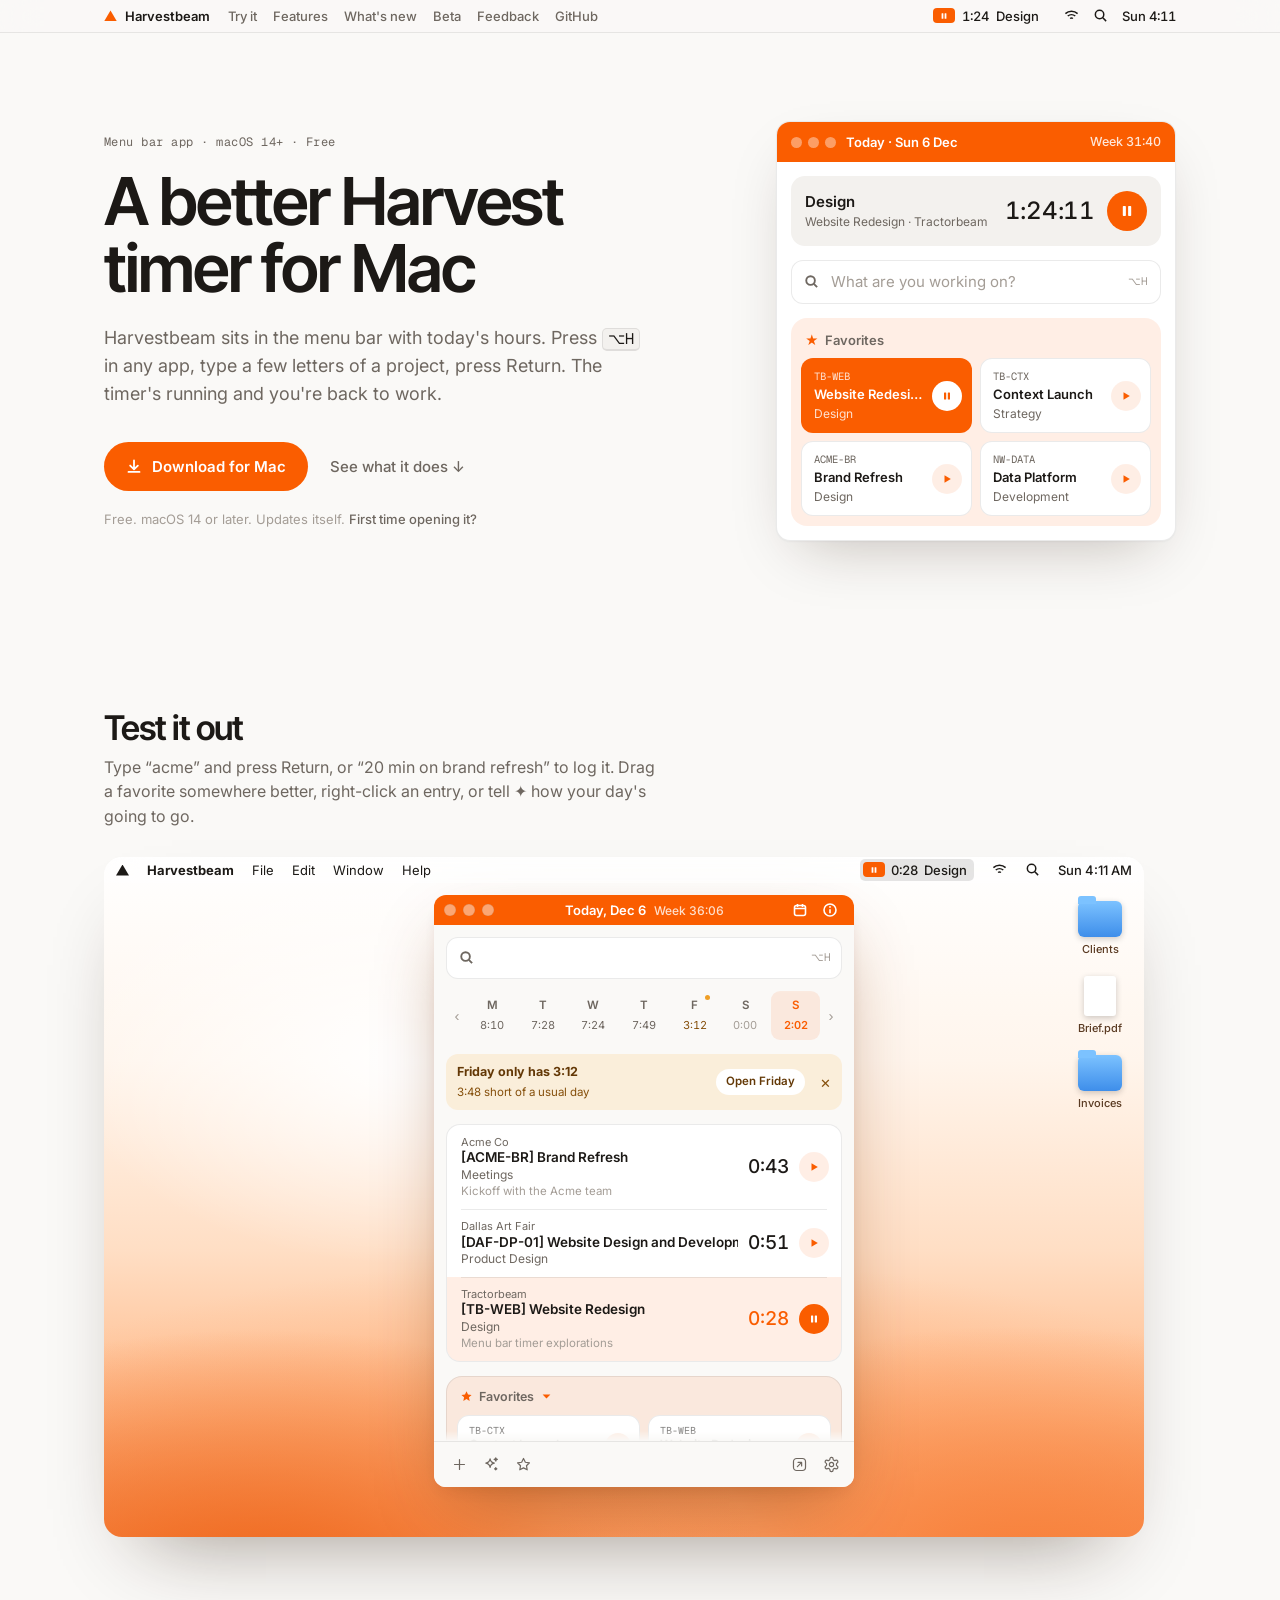
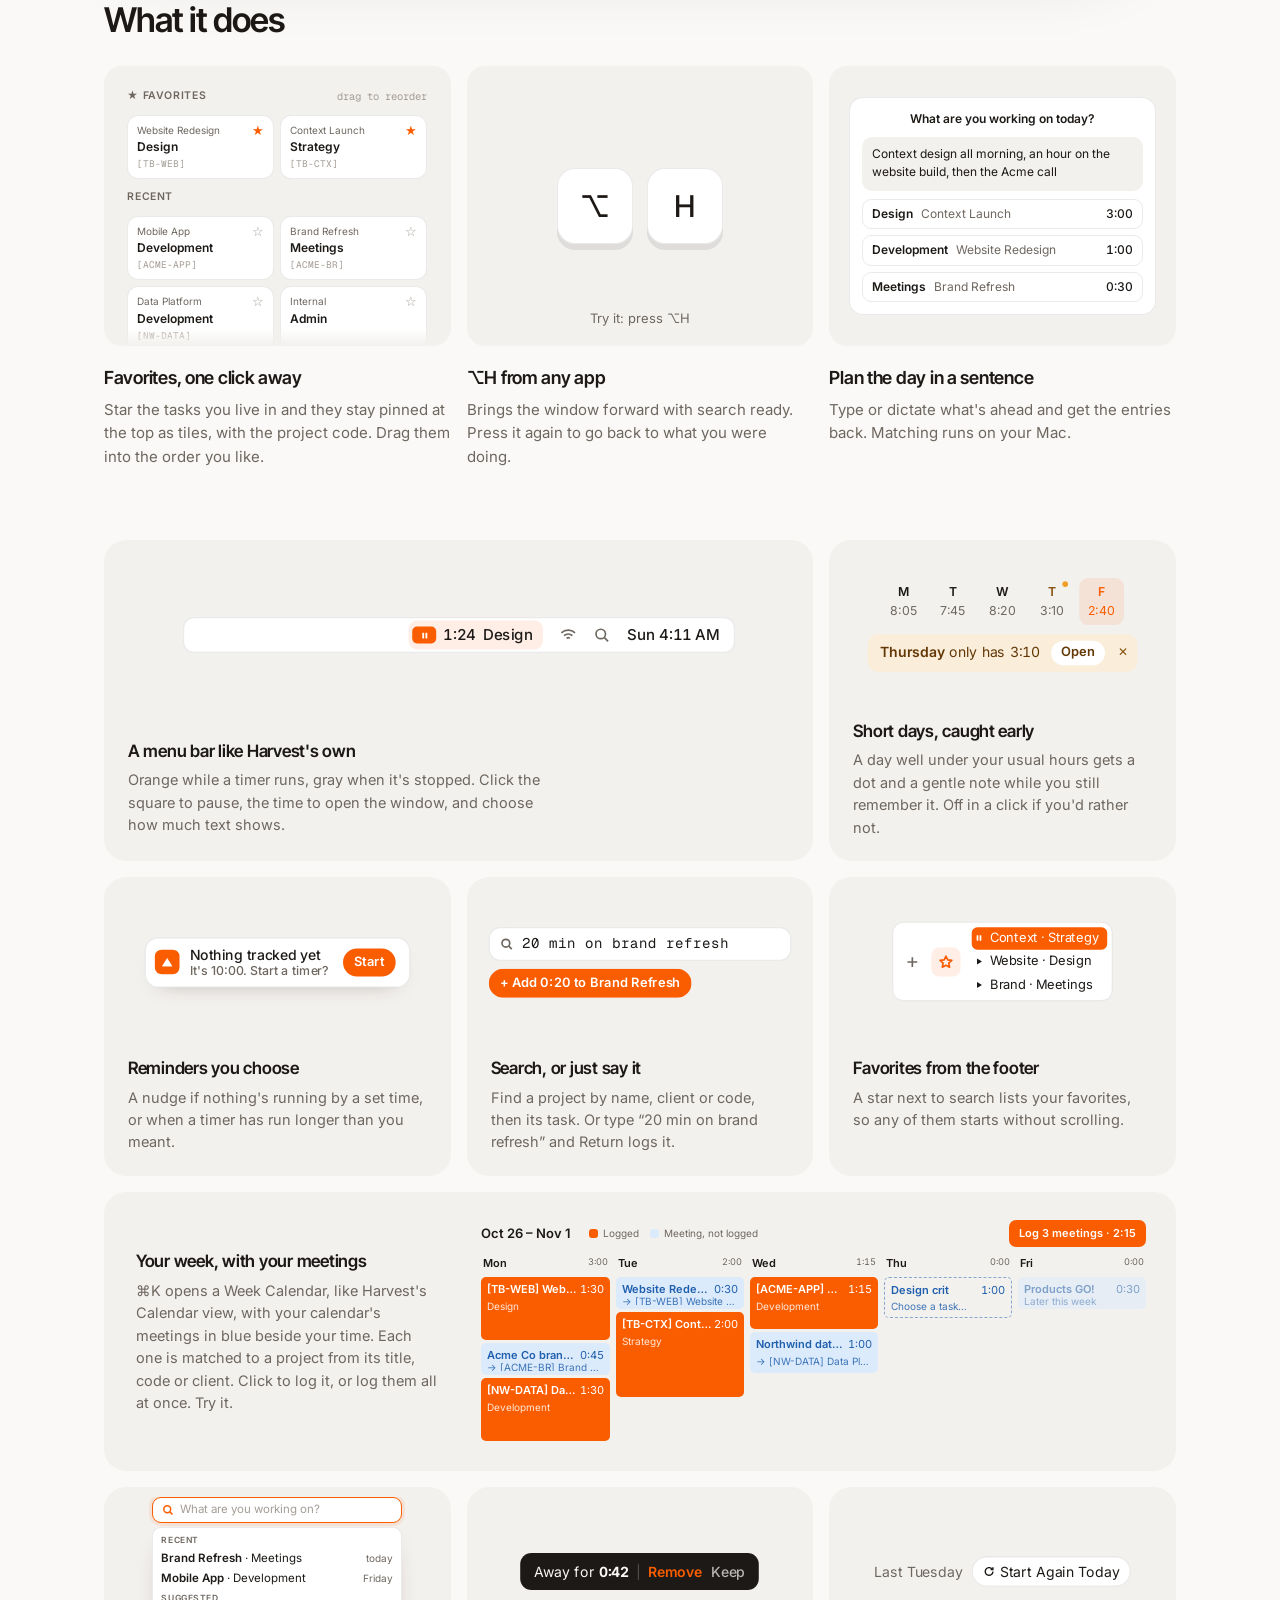
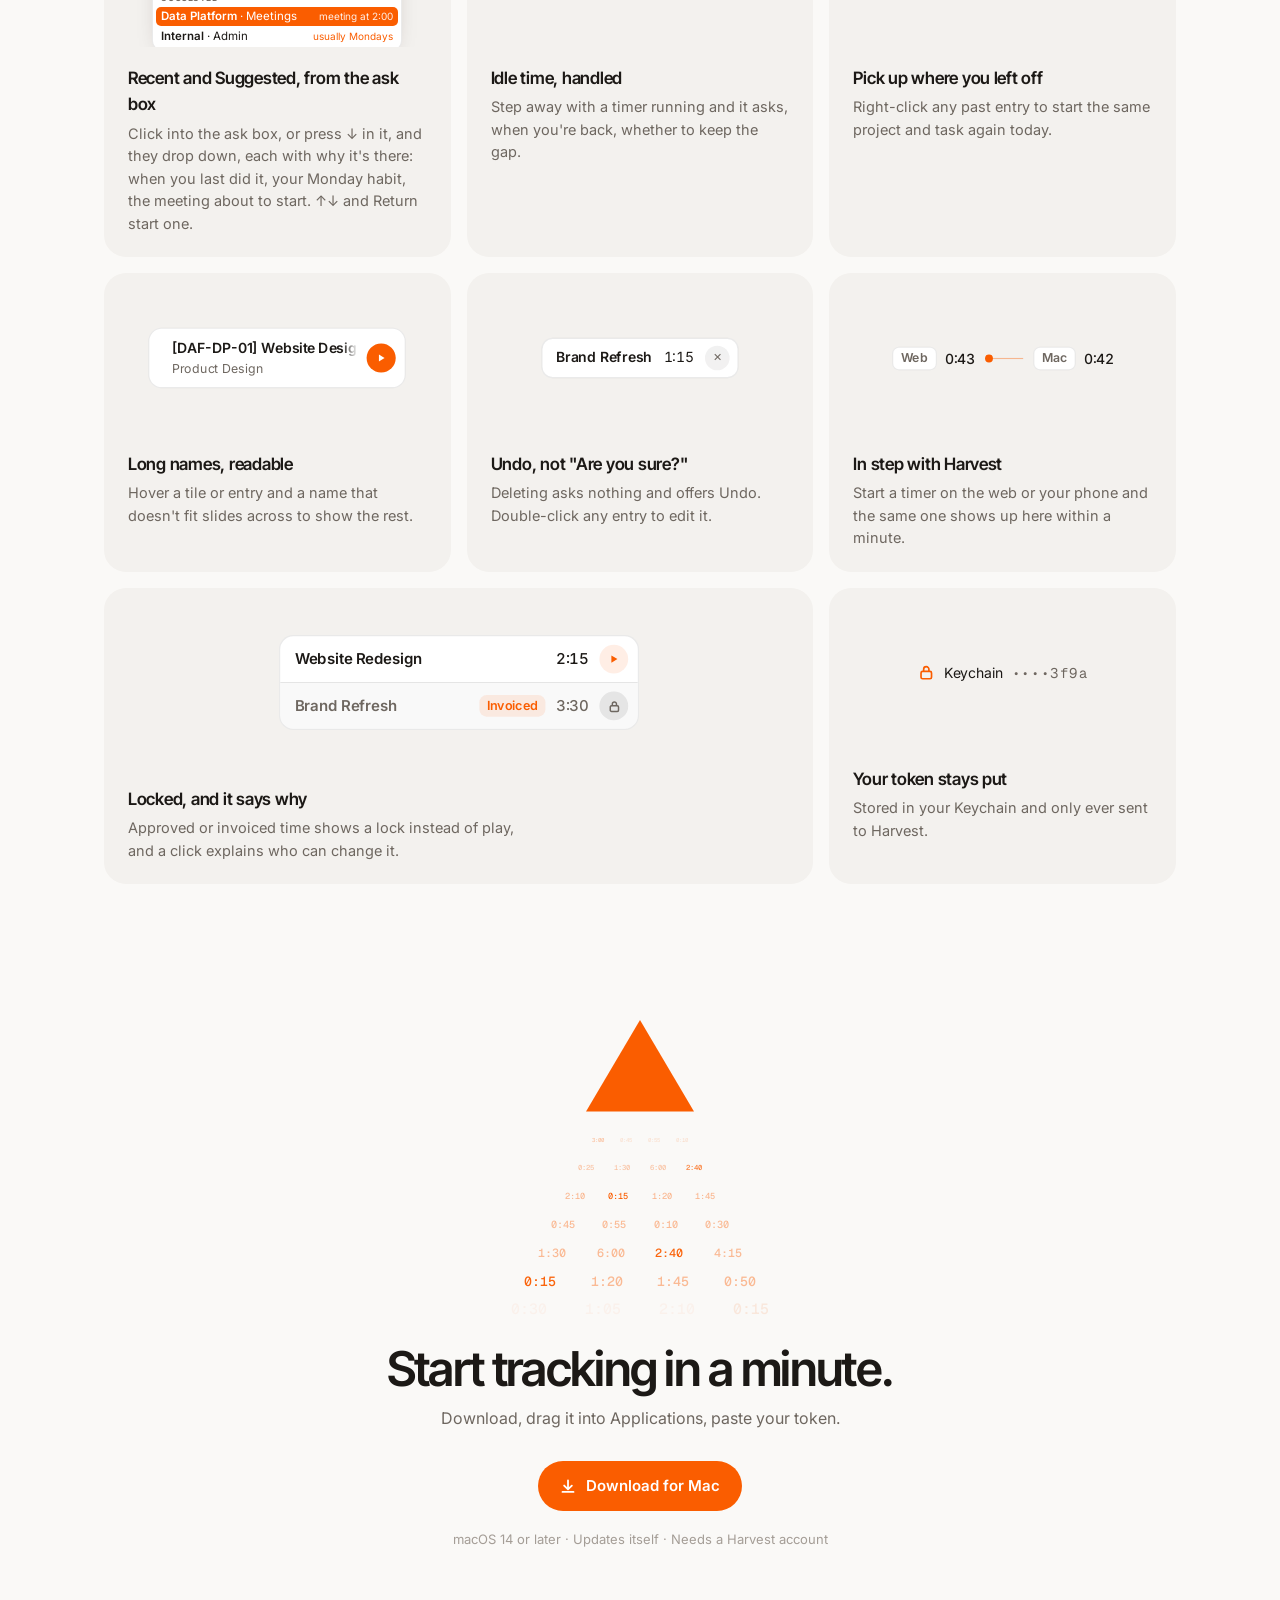
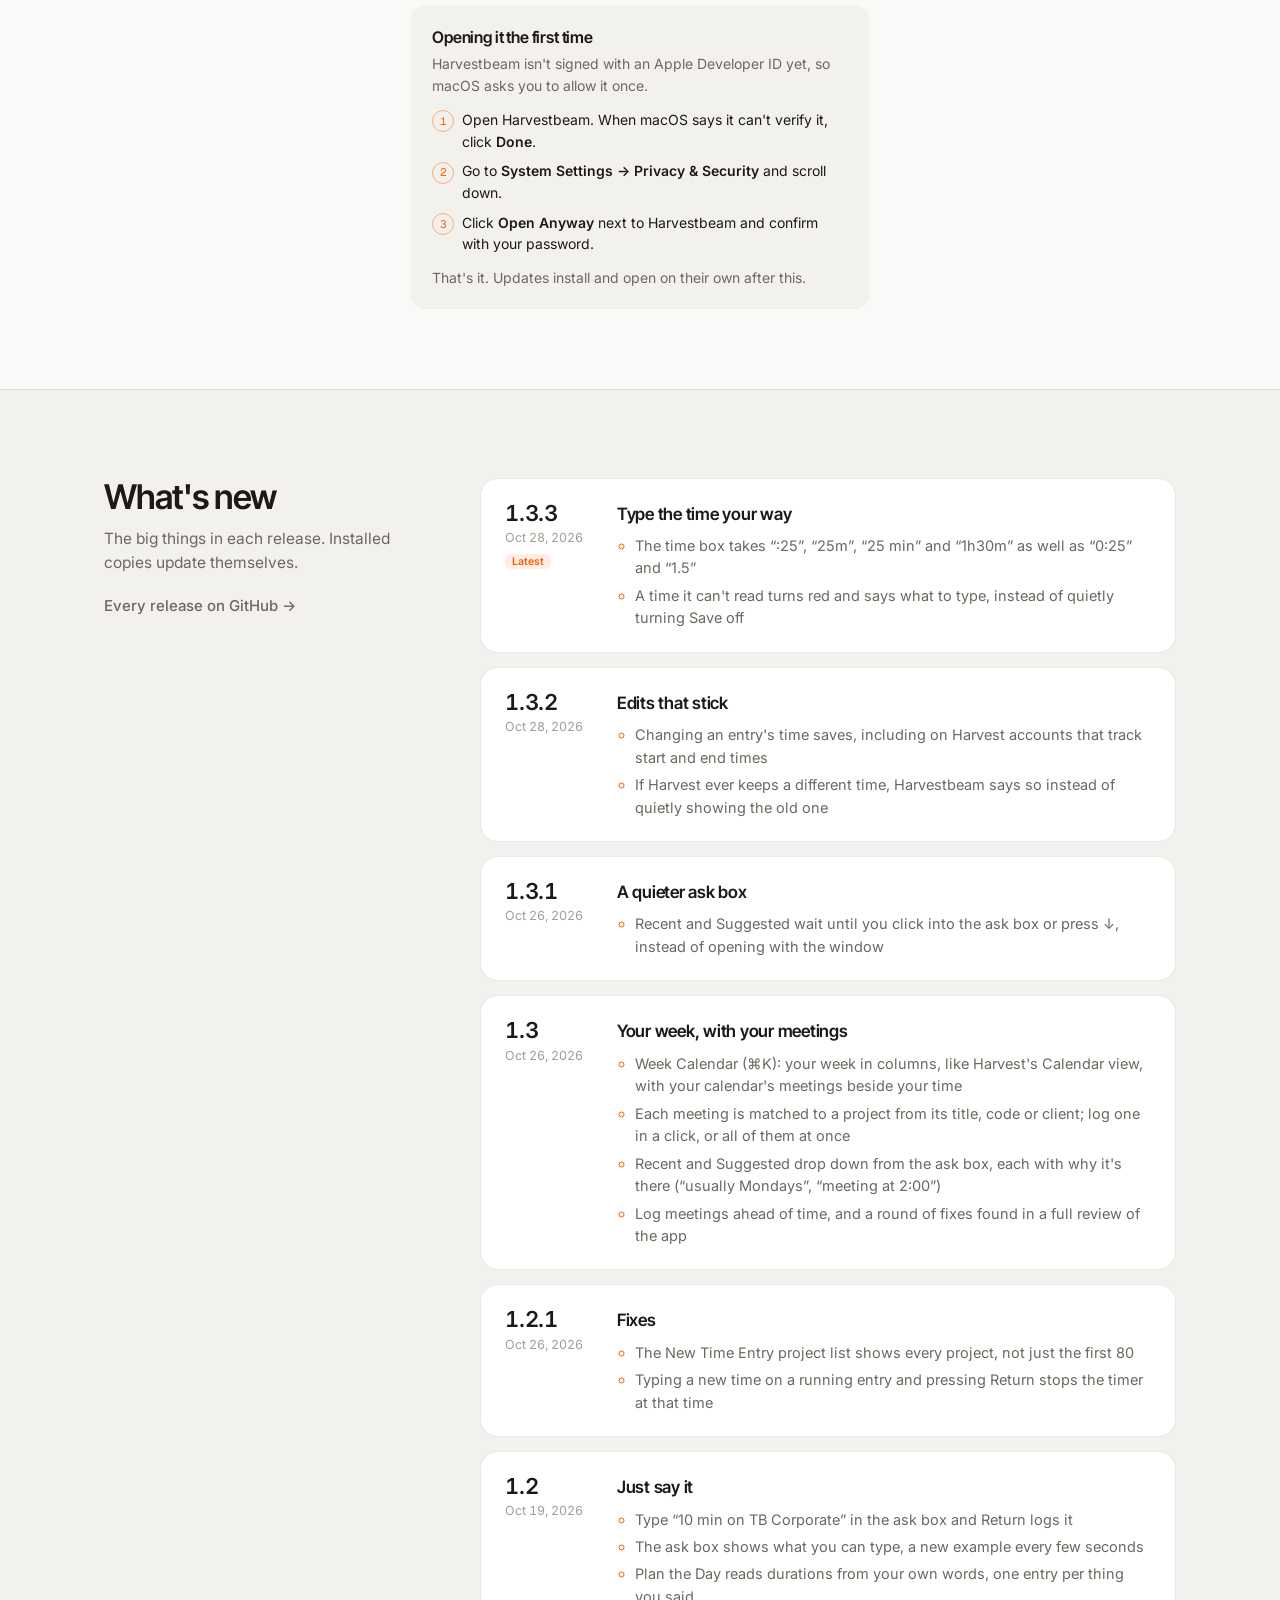
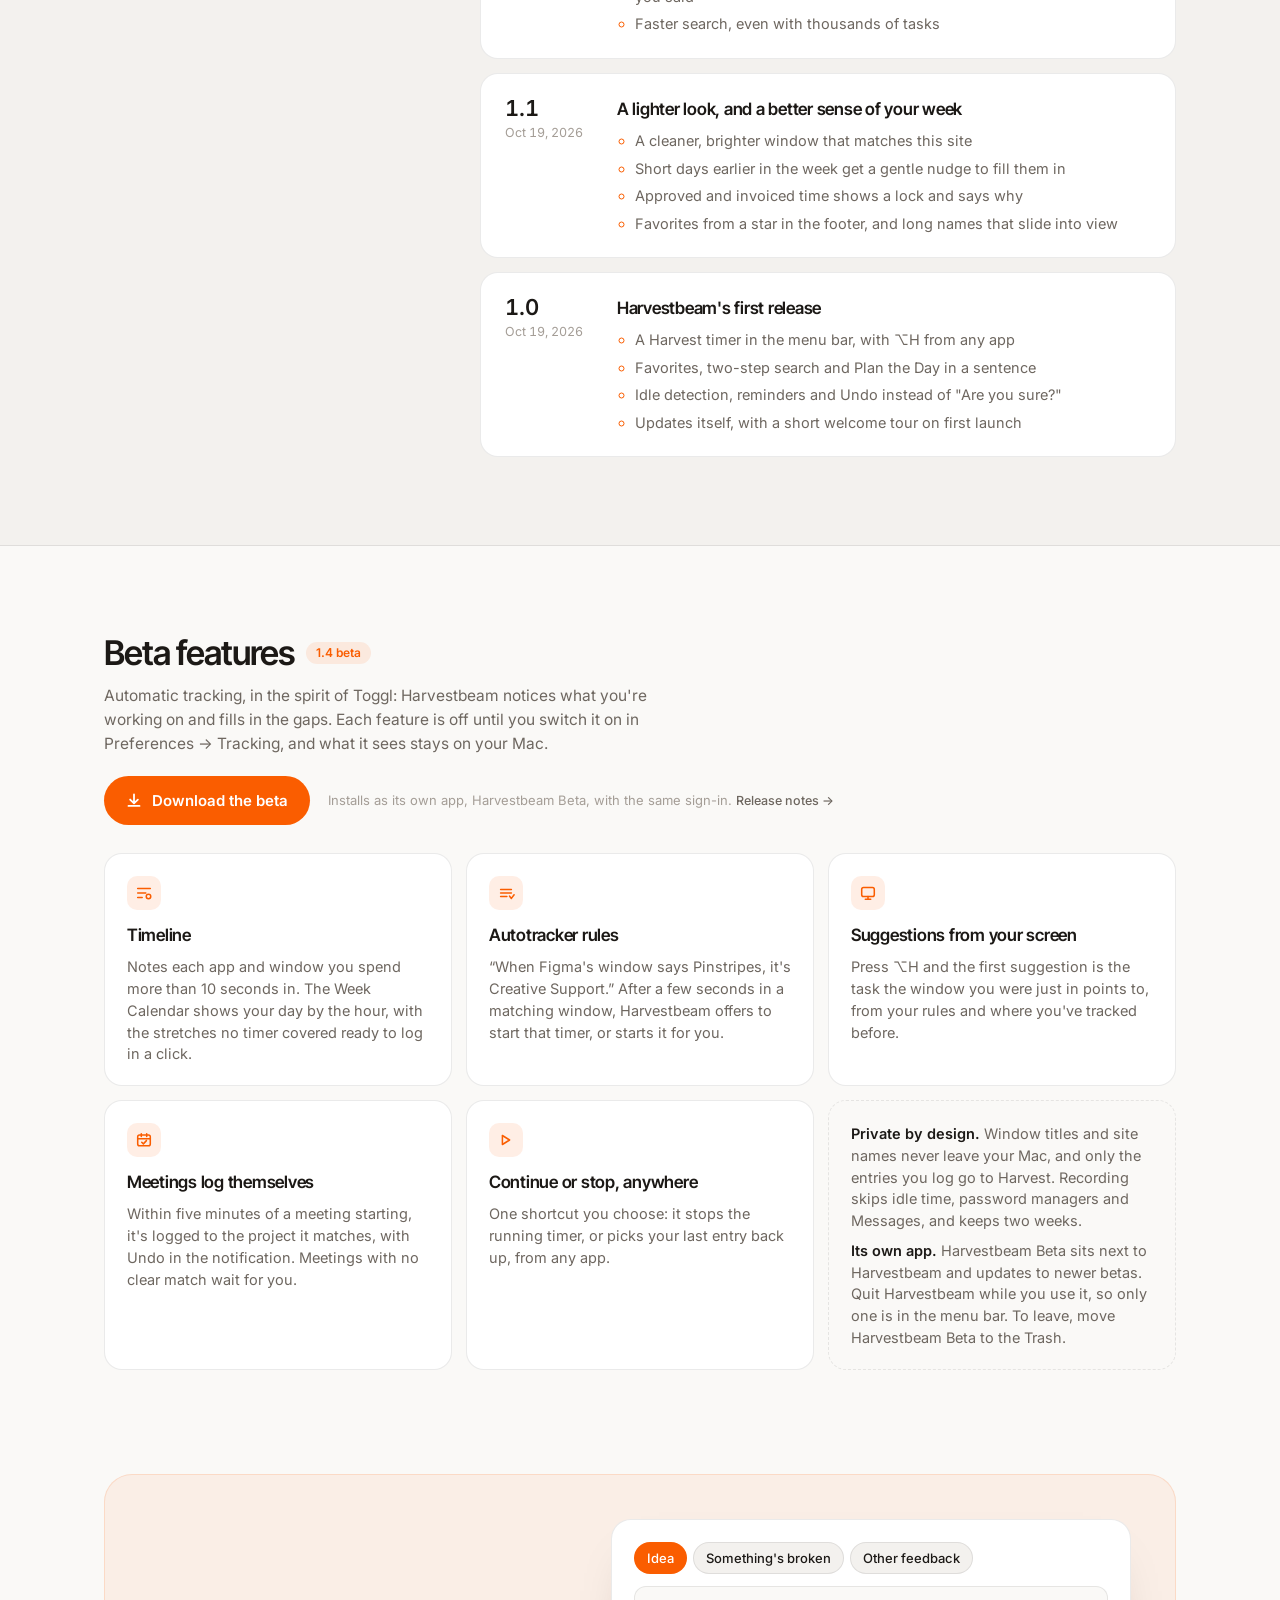
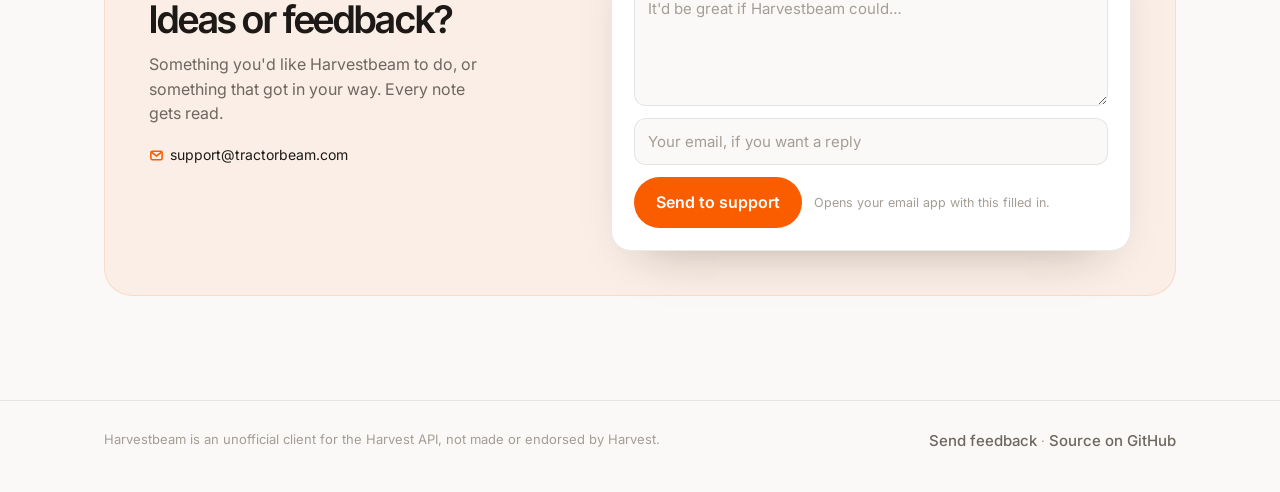
==== commit 146a3d49: "fix: the time box reads ":25", "25m" and friends, and says when it can't Deleting the 0 from "0:25" " ====
--- a/site/index.html
+++ b/site/index.html
@@ -899,7 +899,17 @@
         <!-- Major features only, newest first. Add an entry with each release. -->
       <ol>
         <li>
-          <div class="ver">1.3.2<small>Oct 28, 2026</small><span class="new">Latest</span></div>
+          <div class="ver">1.3.3<small>Oct 28, 2026</small><span class="new">Latest</span></div>
+          <div>
+            <h3>Type the time your way</h3>
+            <ul>
+              <li>The time box takes “:25”, “25m”, “25 min” and “1h30m” as well as “0:25” and “1.5”</li>
+              <li>A time it can't read turns red and says what to type, instead of quietly turning Save off</li>
+            </ul>
+          </div>
+        </li>
+        <li>
+          <div class="ver">1.3.2<small>Oct 28, 2026</small></div>
           <div>
             <h3>Edits that stick</h3>
             <ul>
@@ -987,11 +997,11 @@
         <p class="sub">Automatic tracking, in the spirit of Toggl: Harvestbeam notices what you're working on and fills in the gaps. Each feature is off until you switch it on in Preferences → Tracking, and what it sees stays on your Mac.</p>
       </div>
       <div class="get">
-        <a class="button" href="https://github.com/tractorbeam-user/harvestbeam/releases/download/v1.4.0-beta.4/Harvestbeam-Beta-1.4.0-beta.4.dmg">
+        <a class="button" href="https://github.com/tractorbeam-user/harvestbeam/releases/download/v1.4.0-beta.5/Harvestbeam-Beta-1.4.0-beta.5.dmg">
           <svg viewBox="0 0 16 16" aria-hidden="true"><path d="M8 1.5a.9.9 0 0 1 .9.9v6.9l2.3-2.3a.9.9 0 1 1 1.3 1.3L8.6 12.1a.9.9 0 0 1-1.2 0L3.5 8.2a.9.9 0 1 1 1.3-1.3l2.3 2.3V2.4a.9.9 0 0 1 .9-.9ZM2.5 13h11a.9.9 0 0 1 0 1.8h-11a.9.9 0 0 1 0-1.8Z"/></svg>
           Download the beta
         </a>
-        <small>Installs as its own app, Harvestbeam Beta, with the same sign-in. <a class="textlink" style="font-size: 12.5px" href="https://github.com/tractorbeam-user/harvestbeam/releases/tag/v1.4.0-beta.4">Release notes →</a></small>
+        <small>Installs as its own app, Harvestbeam Beta, with the same sign-in. <a class="textlink" style="font-size: 12.5px" href="https://github.com/tractorbeam-user/harvestbeam/releases/tag/v1.4.0-beta.5">Release notes →</a></small>
       </div>
     </div>
     <ul class="beta-grid">
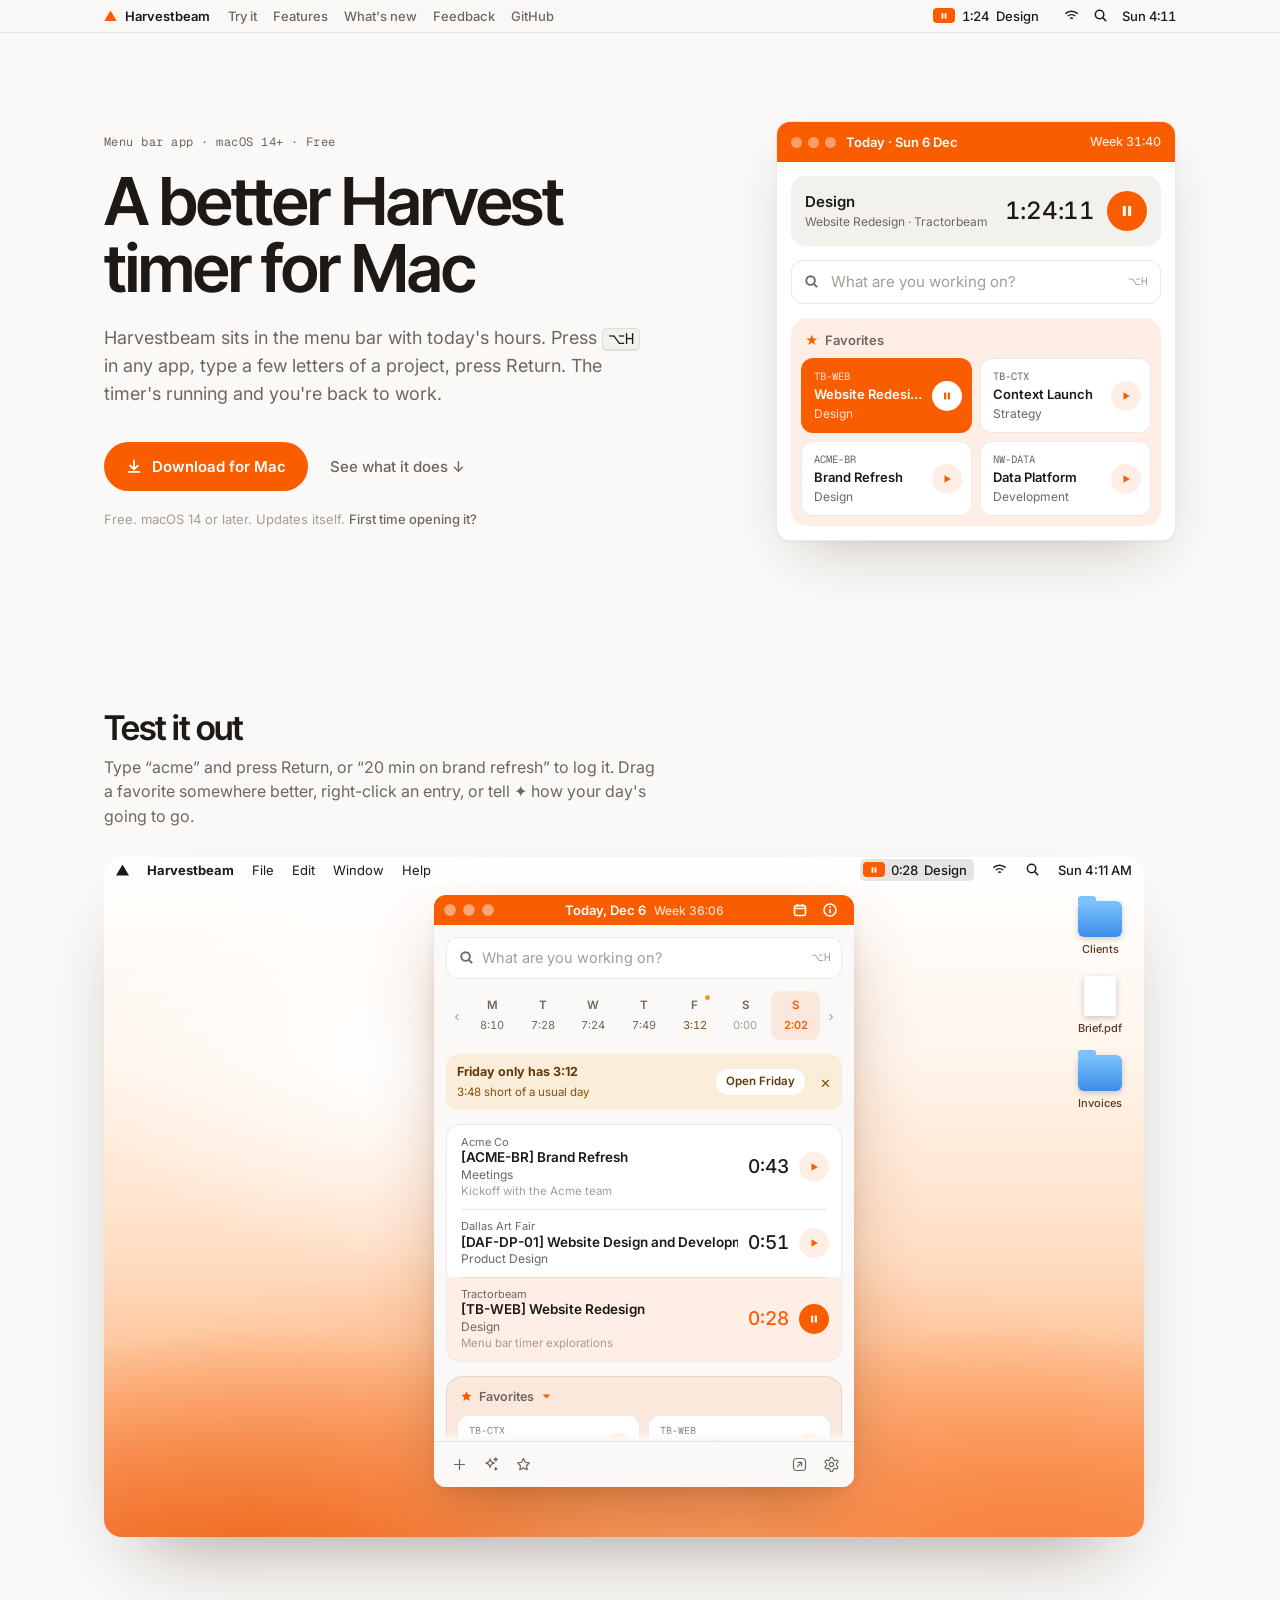
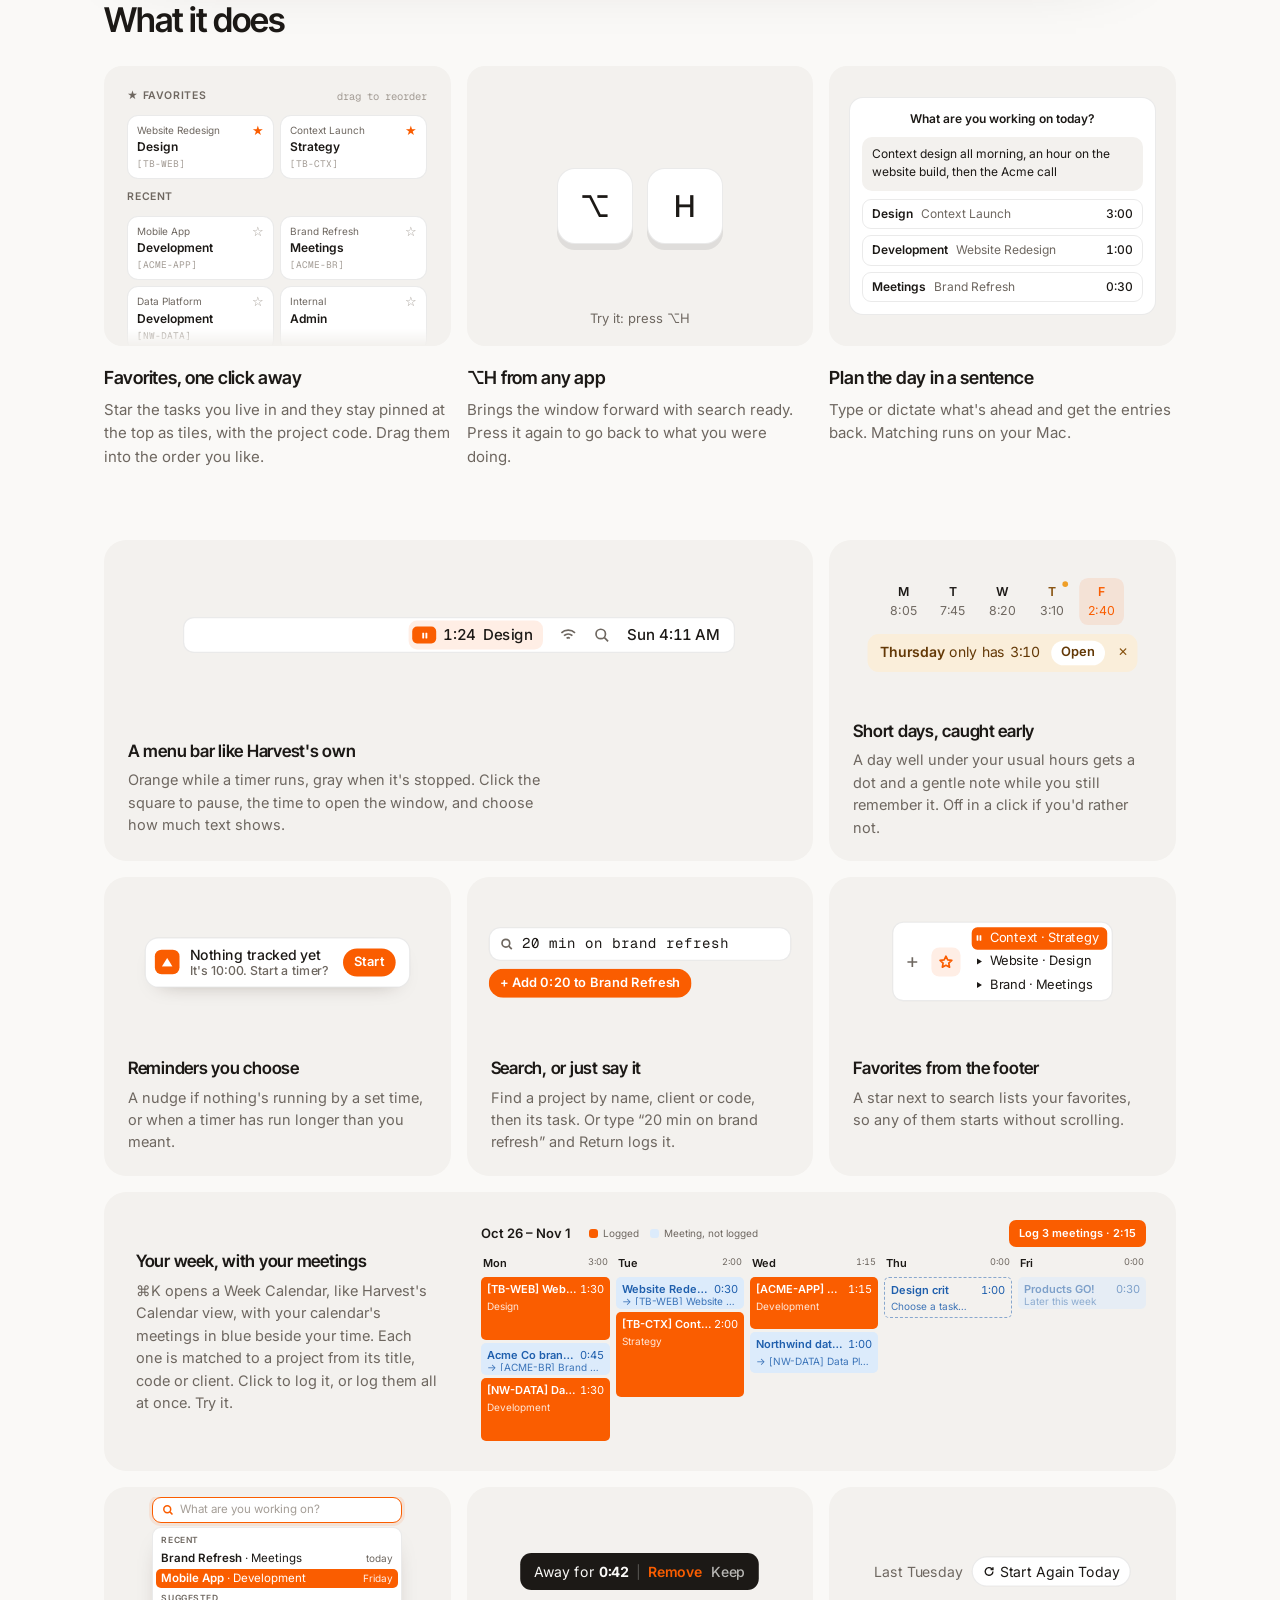
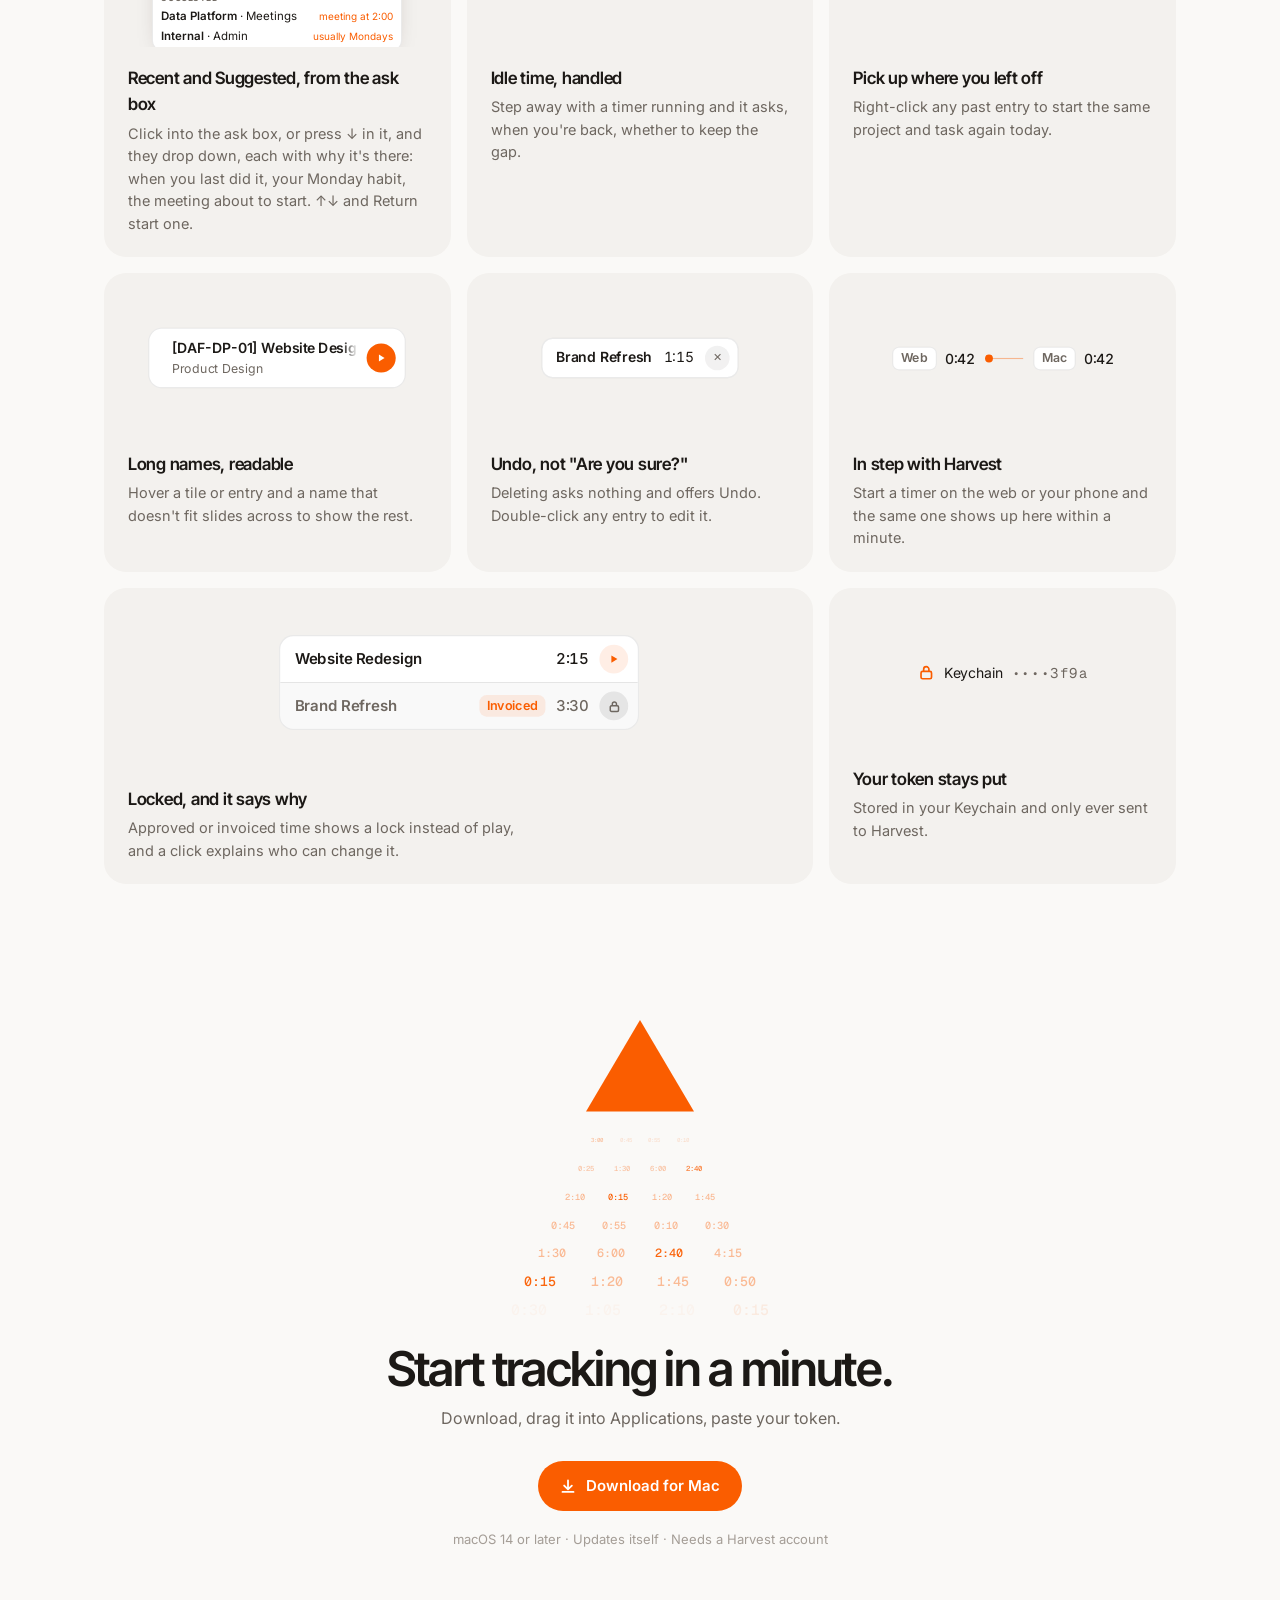
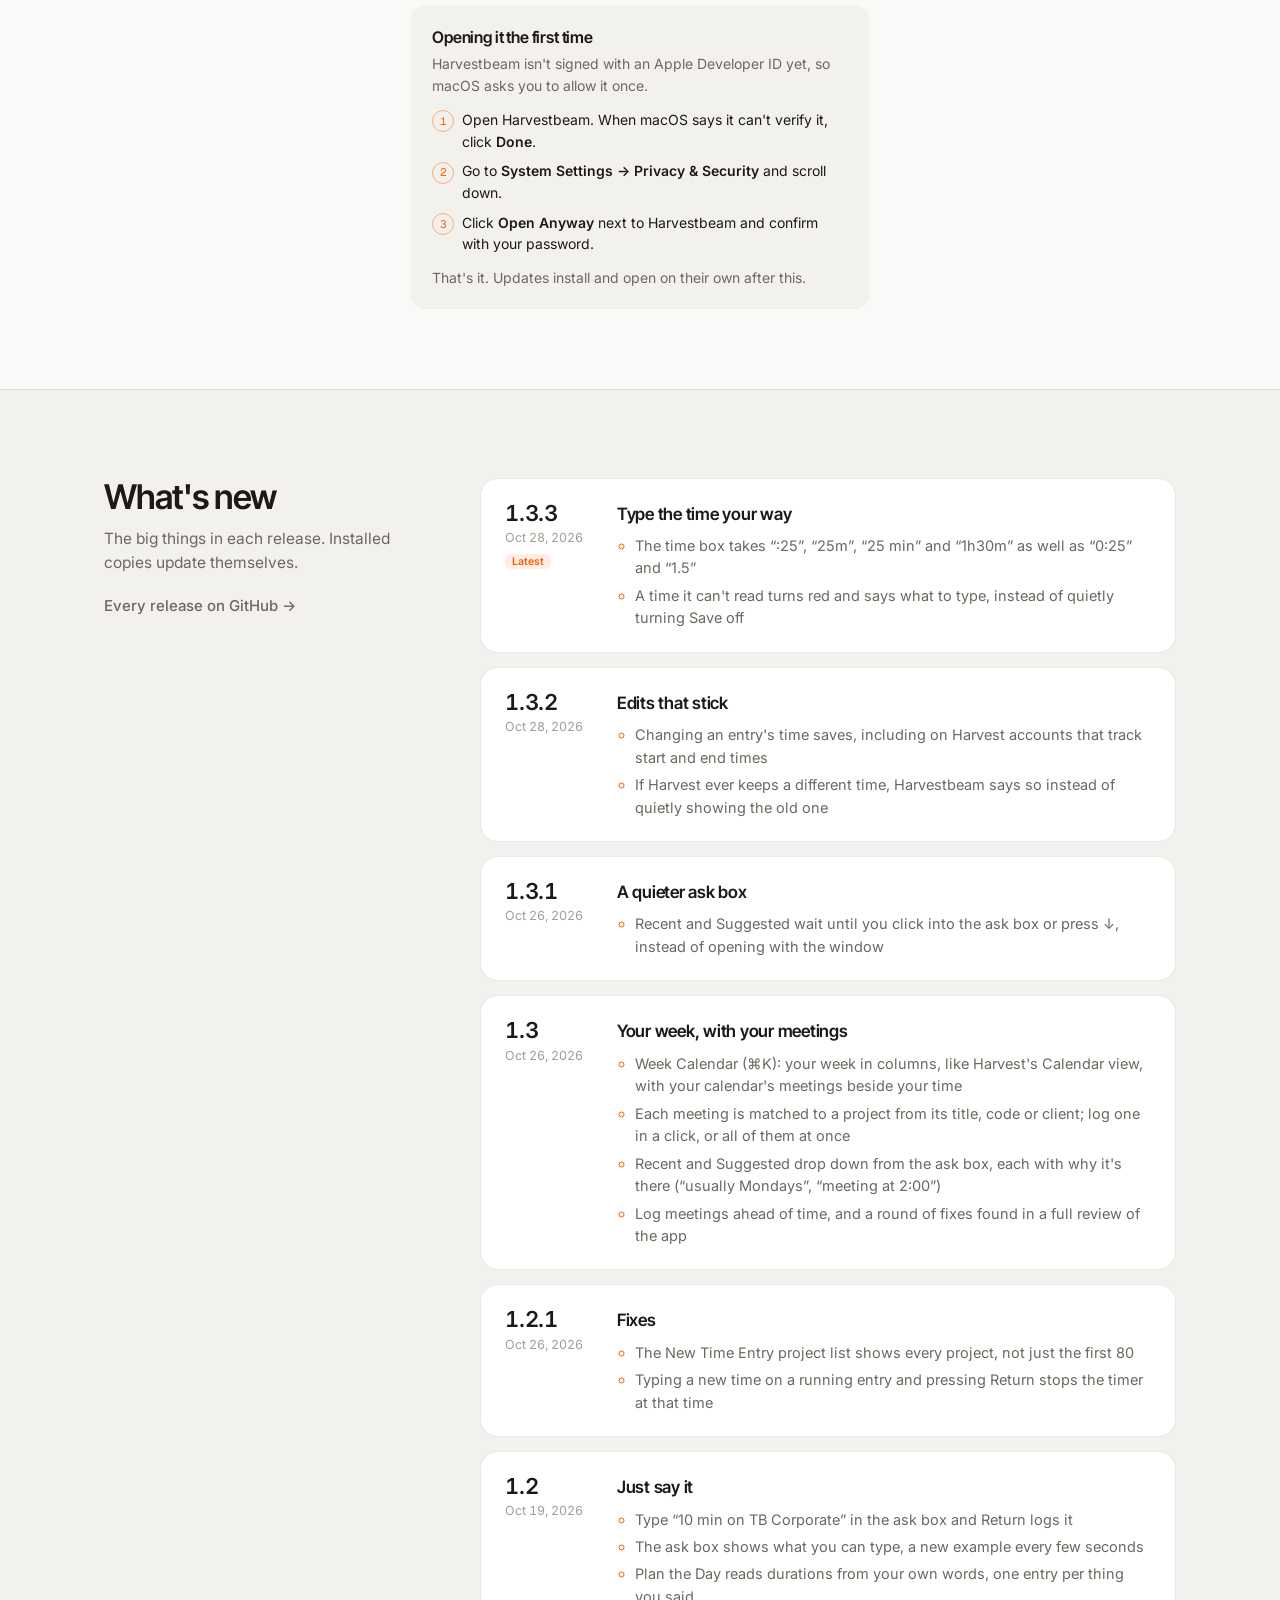
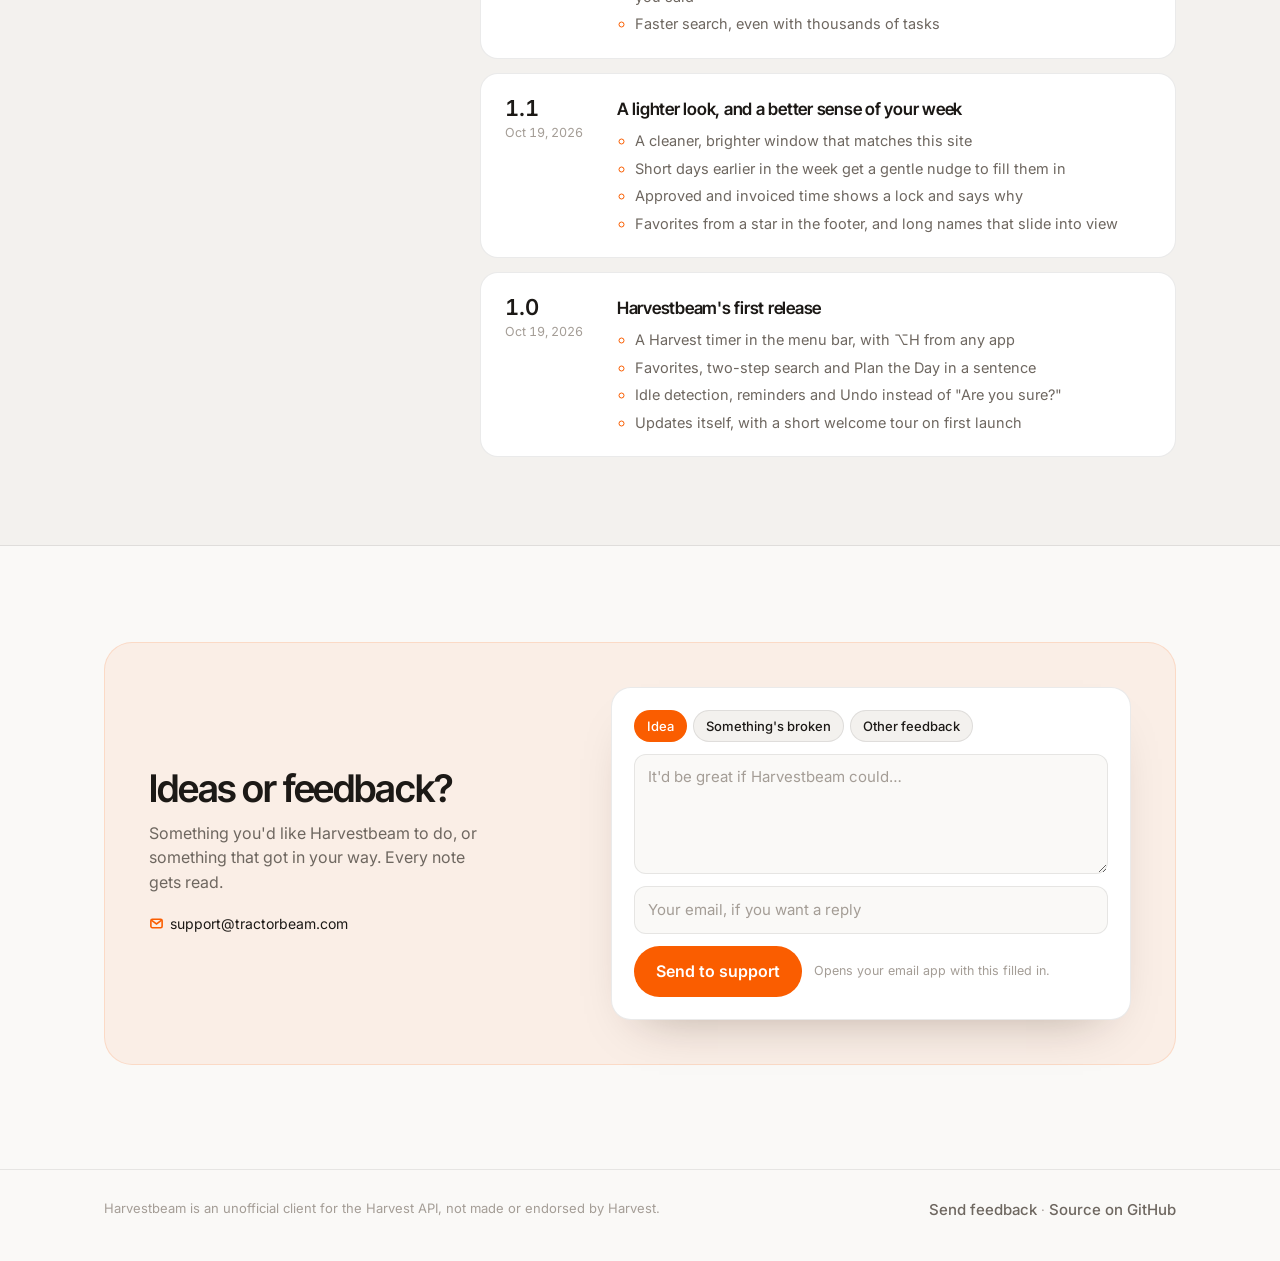
==== commit 7de148ba: "site: take the Beta section and its nav link off the page Co-Authored-By: Claude Opus 5.5 <noreply@a" ====
--- a/site/index.html
+++ b/site/index.html
@@ -553,30 +553,6 @@
 .cl ul { margin: 0; padding-left: 18px; color: var(--muted); font-size: 14.5px; display: grid; gap: 5px; }
 .cl ul li::marker { color: var(--orange); }
 
-/* Beta: what's being tried out, as cards, with its own download. */
-.beta { padding-block: 88px 8px; }
-.beta .head { display: grid; gap: 20px; margin-bottom: 28px; }
-.beta .head .sub { color: var(--muted); margin: 0; font-size: 15.5px; max-width: 58ch; }
-.beta .section-title { margin-bottom: 12px; display: flex; align-items: center; gap: 12px; }
-.beta .pill { font-family: var(--body); font-size: 12px; font-weight: 600; letter-spacing: 0; color: var(--orange); background: var(--orange-soft); border-radius: 999px; padding: 4px 10px; }
-.beta .get { display: flex; flex-wrap: wrap; align-items: center; gap: 10px 18px; }
-.beta .get small { color: var(--faint); font-size: 13px; }
-.beta-grid { display: grid; grid-template-columns: repeat(3, minmax(0, 1fr)); gap: 14px; list-style: none; margin: 0; padding: 0; }
-.beta-grid li { background: var(--surface); border: 1px solid var(--line); border-radius: 18px; padding: 22px 22px 20px; display: flex; flex-direction: column; gap: 8px; }
-.beta-grid .ic { width: 34px; height: 34px; border-radius: 10px; background: var(--orange-soft); display: grid; place-items: center; }
-.beta-grid .ic svg { width: 18px; height: 18px; fill: none; stroke: var(--orange); stroke-width: 1.7; stroke-linecap: round; stroke-linejoin: round; }
-.beta-grid h3 { font-family: var(--display); font-weight: 600; font-size: 17px; letter-spacing: -0.015em; margin: 4px 0 0; }
-.beta-grid p { margin: 0; color: var(--muted); font-size: 14.5px; line-height: 1.5; }
-.beta-grid li.note { background: transparent; border-style: dashed; }
-.beta-grid li.note p b { color: var(--ink); font-weight: 600; }
-@media (max-width: 900px) {
-  .beta { padding-block: 64px 0; }
-  .beta-grid { grid-template-columns: repeat(2, minmax(0, 1fr)); }
-}
-@media (max-width: 560px) {
-  .beta-grid { grid-template-columns: minmax(0, 1fr); }
-}
-
 /* Feedback: back on the page background, an orange-tinted card with the
    pitch on the left and the form on the right. */
 .feedback { padding-block: 96px 104px; }
@@ -647,7 +623,6 @@
       <a href="#try">Try it</a>
       <a href="#features">Features</a>
       <a href="#changelog">What's new</a>
-      <a href="#beta">Beta</a>
       <a href="#feedback">Feedback</a>
       <a href="https://github.com/tractorbeam-user/harvestbeam">GitHub</a>
     </nav>
@@ -990,53 +965,6 @@
     </section>
   </div>
 
-  <section class="wrap beta" id="beta">
-    <div class="head">
-      <div>
-        <h2 class="section-title">Beta features <span class="pill">1.4 beta</span></h2>
-        <p class="sub">Automatic tracking, in the spirit of Toggl: Harvestbeam notices what you're working on and fills in the gaps. Each feature is off until you switch it on in Preferences → Tracking, and what it sees stays on your Mac.</p>
-      </div>
-      <div class="get">
-        <a class="button" href="https://github.com/tractorbeam-user/harvestbeam/releases/download/v1.4.0-beta.5/Harvestbeam-Beta-1.4.0-beta.5.dmg">
-          <svg viewBox="0 0 16 16" aria-hidden="true"><path d="M8 1.5a.9.9 0 0 1 .9.9v6.9l2.3-2.3a.9.9 0 1 1 1.3 1.3L8.6 12.1a.9.9 0 0 1-1.2 0L3.5 8.2a.9.9 0 1 1 1.3-1.3l2.3 2.3V2.4a.9.9 0 0 1 .9-.9ZM2.5 13h11a.9.9 0 0 1 0 1.8h-11a.9.9 0 0 1 0-1.8Z"/></svg>
-          Download the beta
-        </a>
-        <small>Installs as its own app, Harvestbeam Beta, with the same sign-in. <a class="textlink" style="font-size: 12.5px" href="https://github.com/tractorbeam-user/harvestbeam/releases/tag/v1.4.0-beta.5">Release notes →</a></small>
-      </div>
-    </div>
-    <ul class="beta-grid">
-      <li>
-        <span class="ic"><svg viewBox="0 0 20 20" aria-hidden="true"><path d="M3 5h14M3 10h9M3 15h5"/><circle cx="15" cy="14" r="2.5"/></svg></span>
-        <h3>Timeline</h3>
-        <p>Notes each app and window you spend more than 10 seconds in. The Week Calendar shows your day by the hour, with the stretches no timer covered ready to log in a click.</p>
-      </li>
-      <li>
-        <span class="ic"><svg viewBox="0 0 20 20" aria-hidden="true"><path d="M4 6h12M4 10h12M4 14h7"/><path d="M14 13.5 16 16l3-4"/></svg></span>
-        <h3>Autotracker rules</h3>
-        <p>“When Figma's window says Pinstripes, it's Creative Support.” After a few seconds in a matching window, Harvestbeam offers to start that timer, or starts it for you.</p>
-      </li>
-      <li>
-        <span class="ic"><svg viewBox="0 0 20 20" aria-hidden="true"><rect x="3" y="4" width="14" height="10" rx="2"/><path d="M7 17h6M10 14v3"/></svg></span>
-        <h3>Suggestions from your screen</h3>
-        <p>Press ⌥H and the first suggestion is the task the window you were just in points to, from your rules and where you've tracked before.</p>
-      </li>
-      <li>
-        <span class="ic"><svg viewBox="0 0 20 20" aria-hidden="true"><rect x="3" y="4.5" width="14" height="12" rx="2"/><path d="M3 8.5h14M7 3v3M13 3v3M7.5 12.5l1.8 1.8 3.4-3.6"/></svg></span>
-        <h3>Meetings log themselves</h3>
-        <p>Within five minutes of a meeting starting, it's logged to the project it matches, with Undo in the notification. Meetings with no clear match wait for you.</p>
-      </li>
-      <li>
-        <span class="ic"><svg viewBox="0 0 20 20" aria-hidden="true"><path d="M6 5v10l8-5Z"/></svg></span>
-        <h3>Continue or stop, anywhere</h3>
-        <p>One shortcut you choose: it stops the running timer, or picks your last entry back up, from any app.</p>
-      </li>
-      <li class="note">
-        <p><b>Private by design.</b> Window titles and site names never leave your Mac, and only the entries you log go to Harvest. Recording skips idle time, password managers and Messages, and keeps two weeks.</p>
-        <p><b>Its own app.</b> Harvestbeam Beta sits next to Harvestbeam and updates to newer betas. Quit Harvestbeam while you use it, so only one is in the menu bar. To leave, move Harvestbeam Beta to the Trash.</p>
-      </li>
-    </ul>
-  </section>
-
   <section class="wrap feedback" id="feedback">
     <div class="fbwrap">
       <div class="pitch">
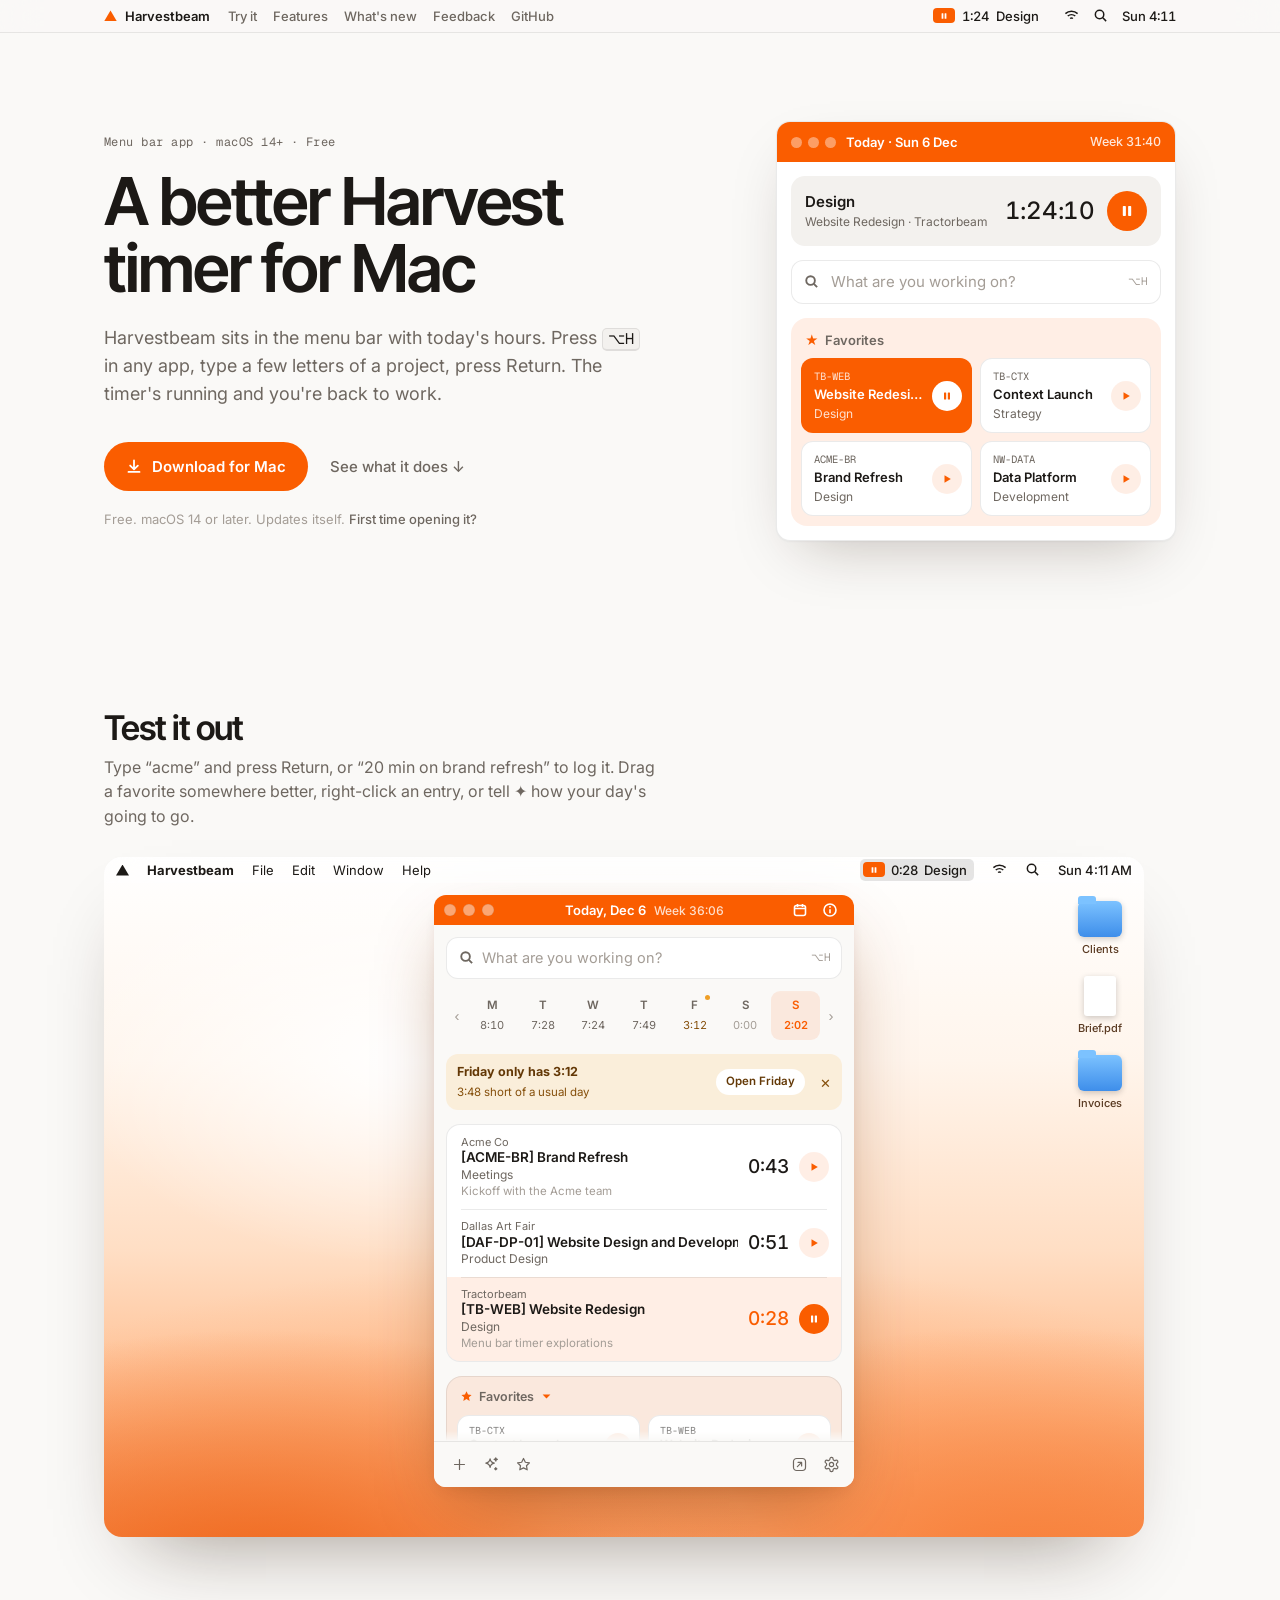
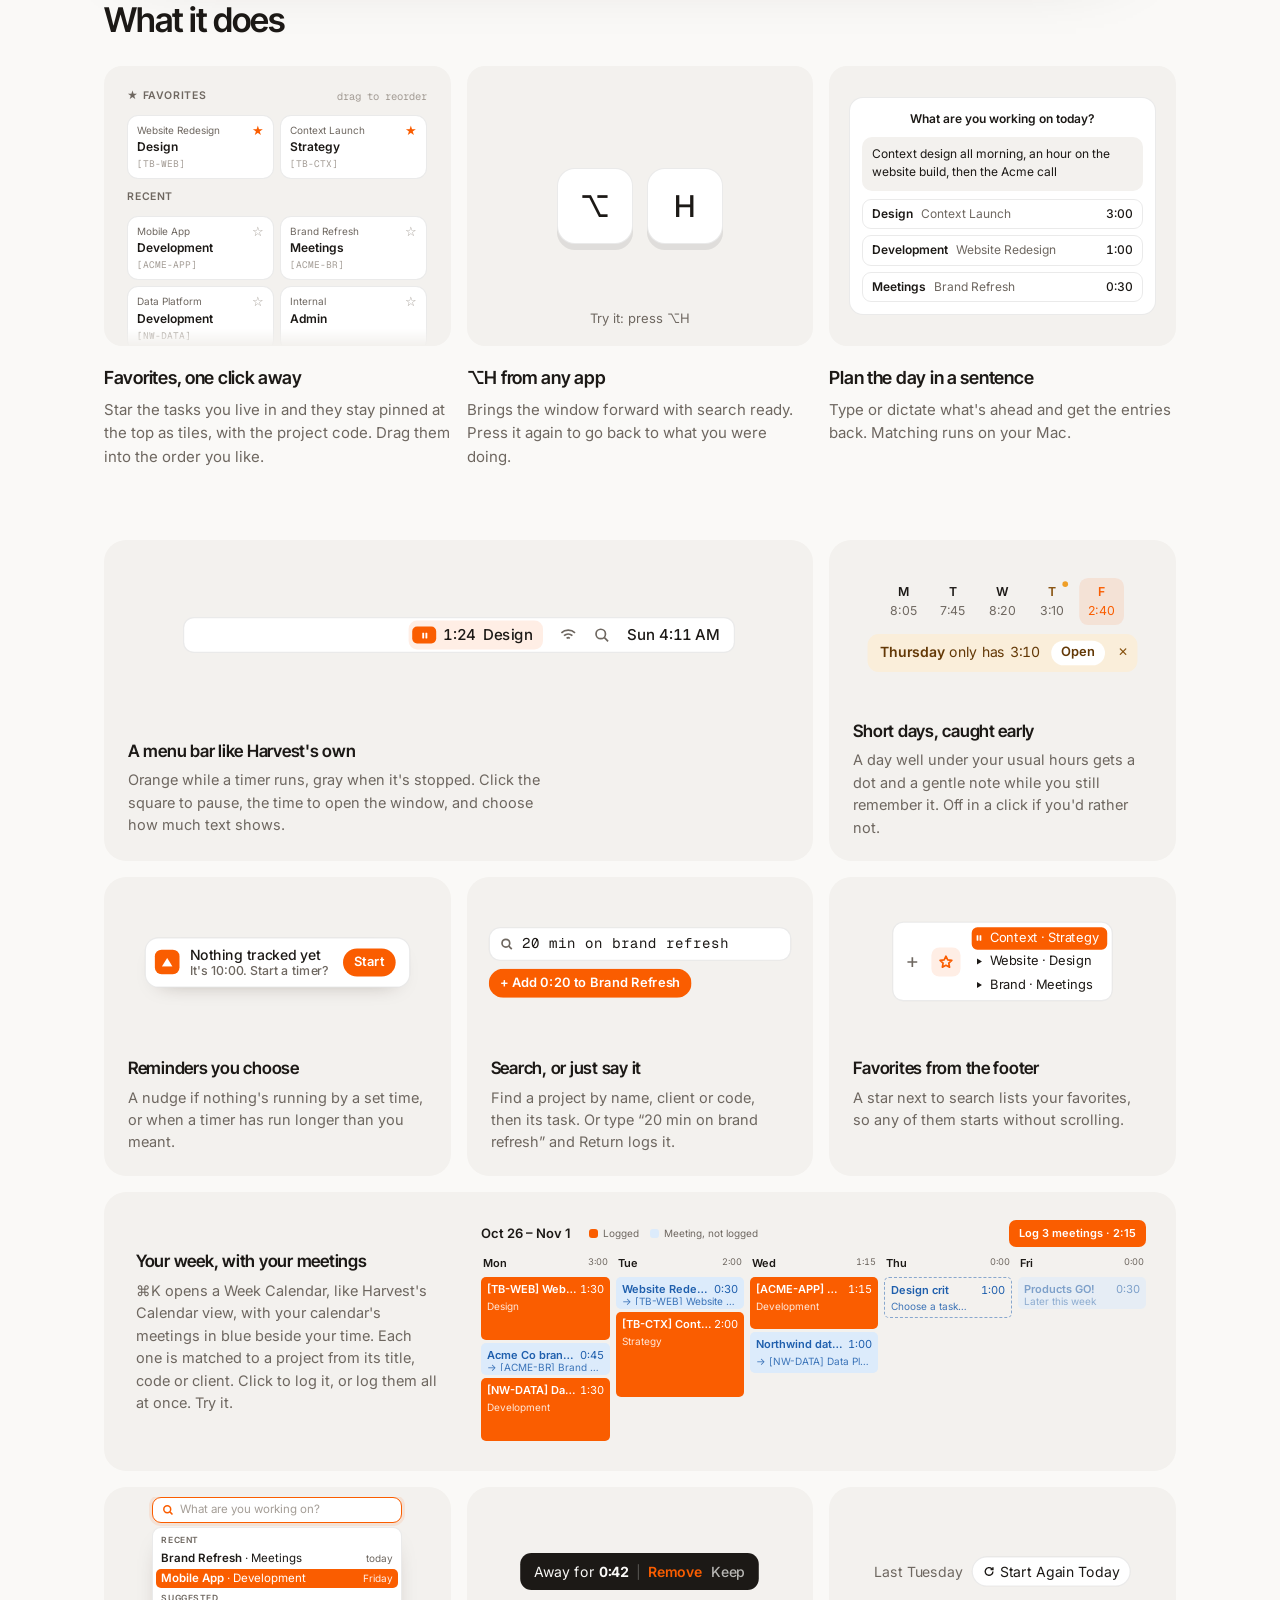
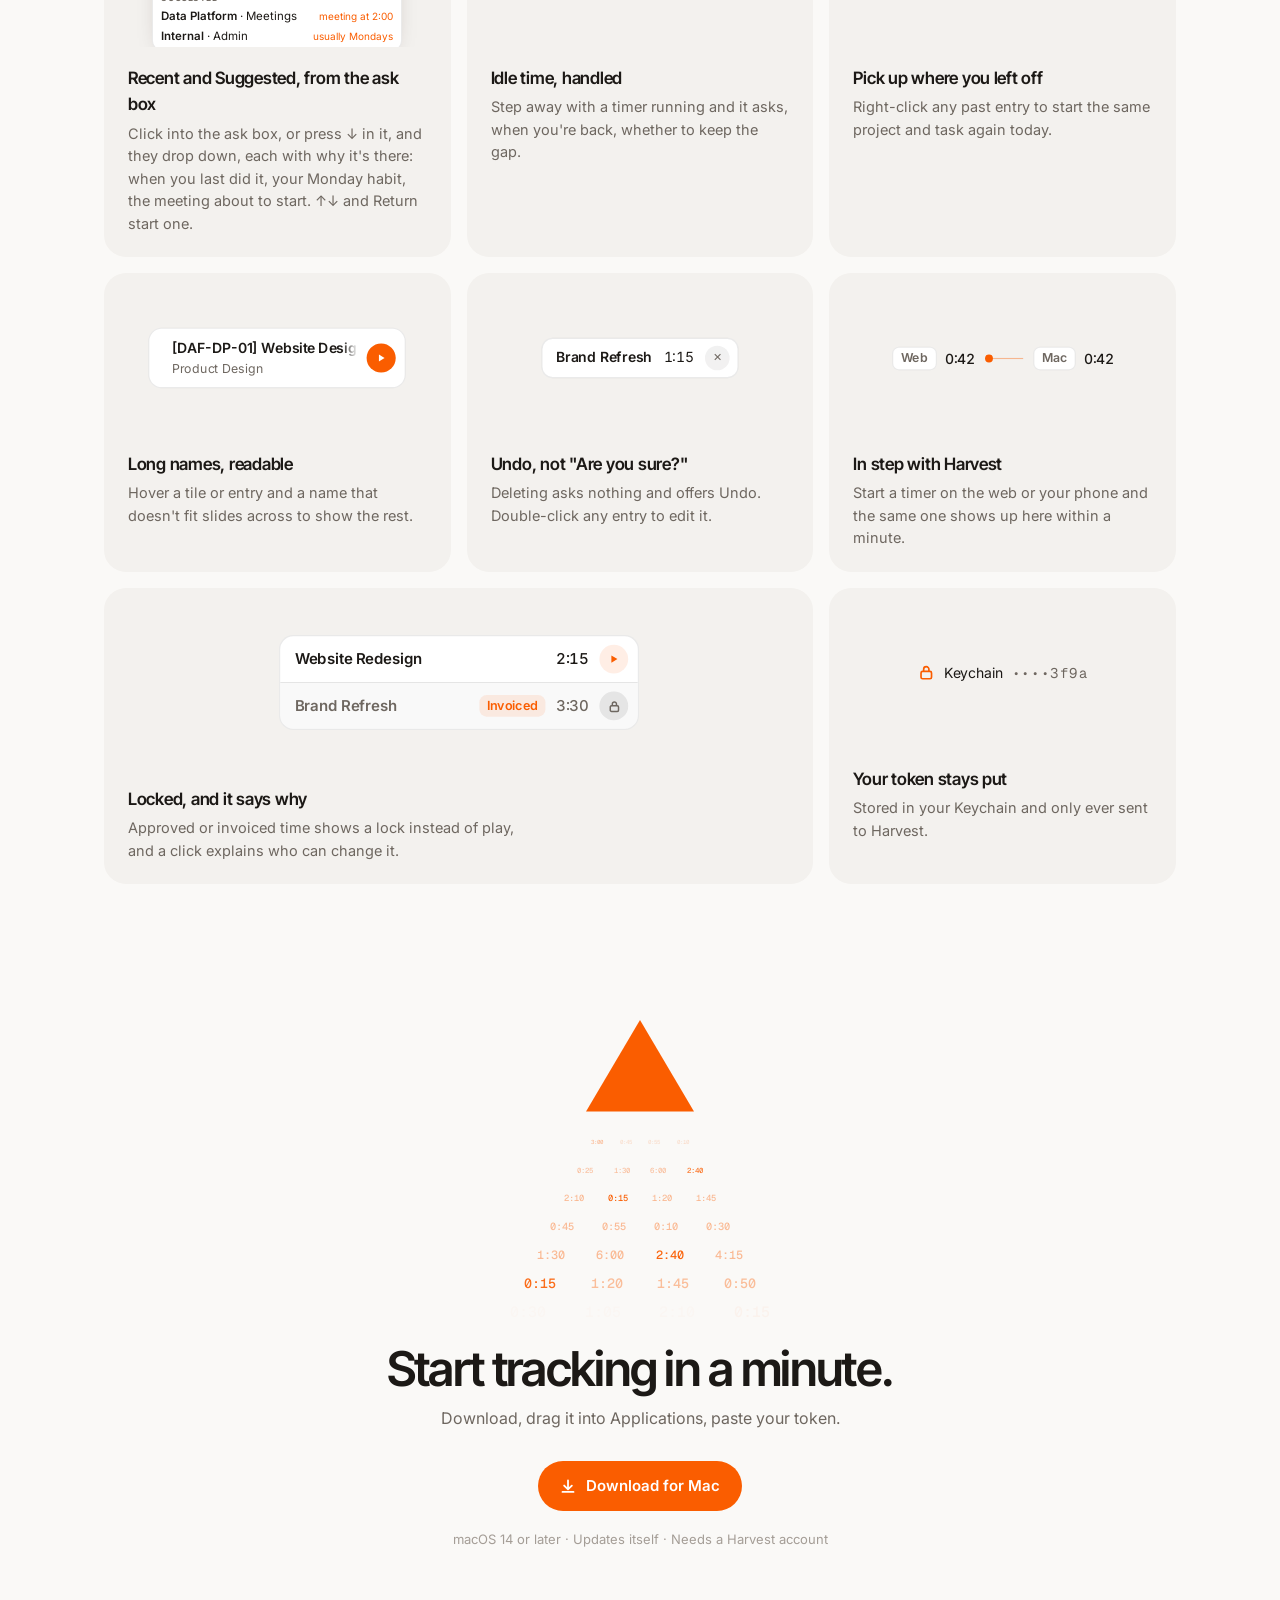
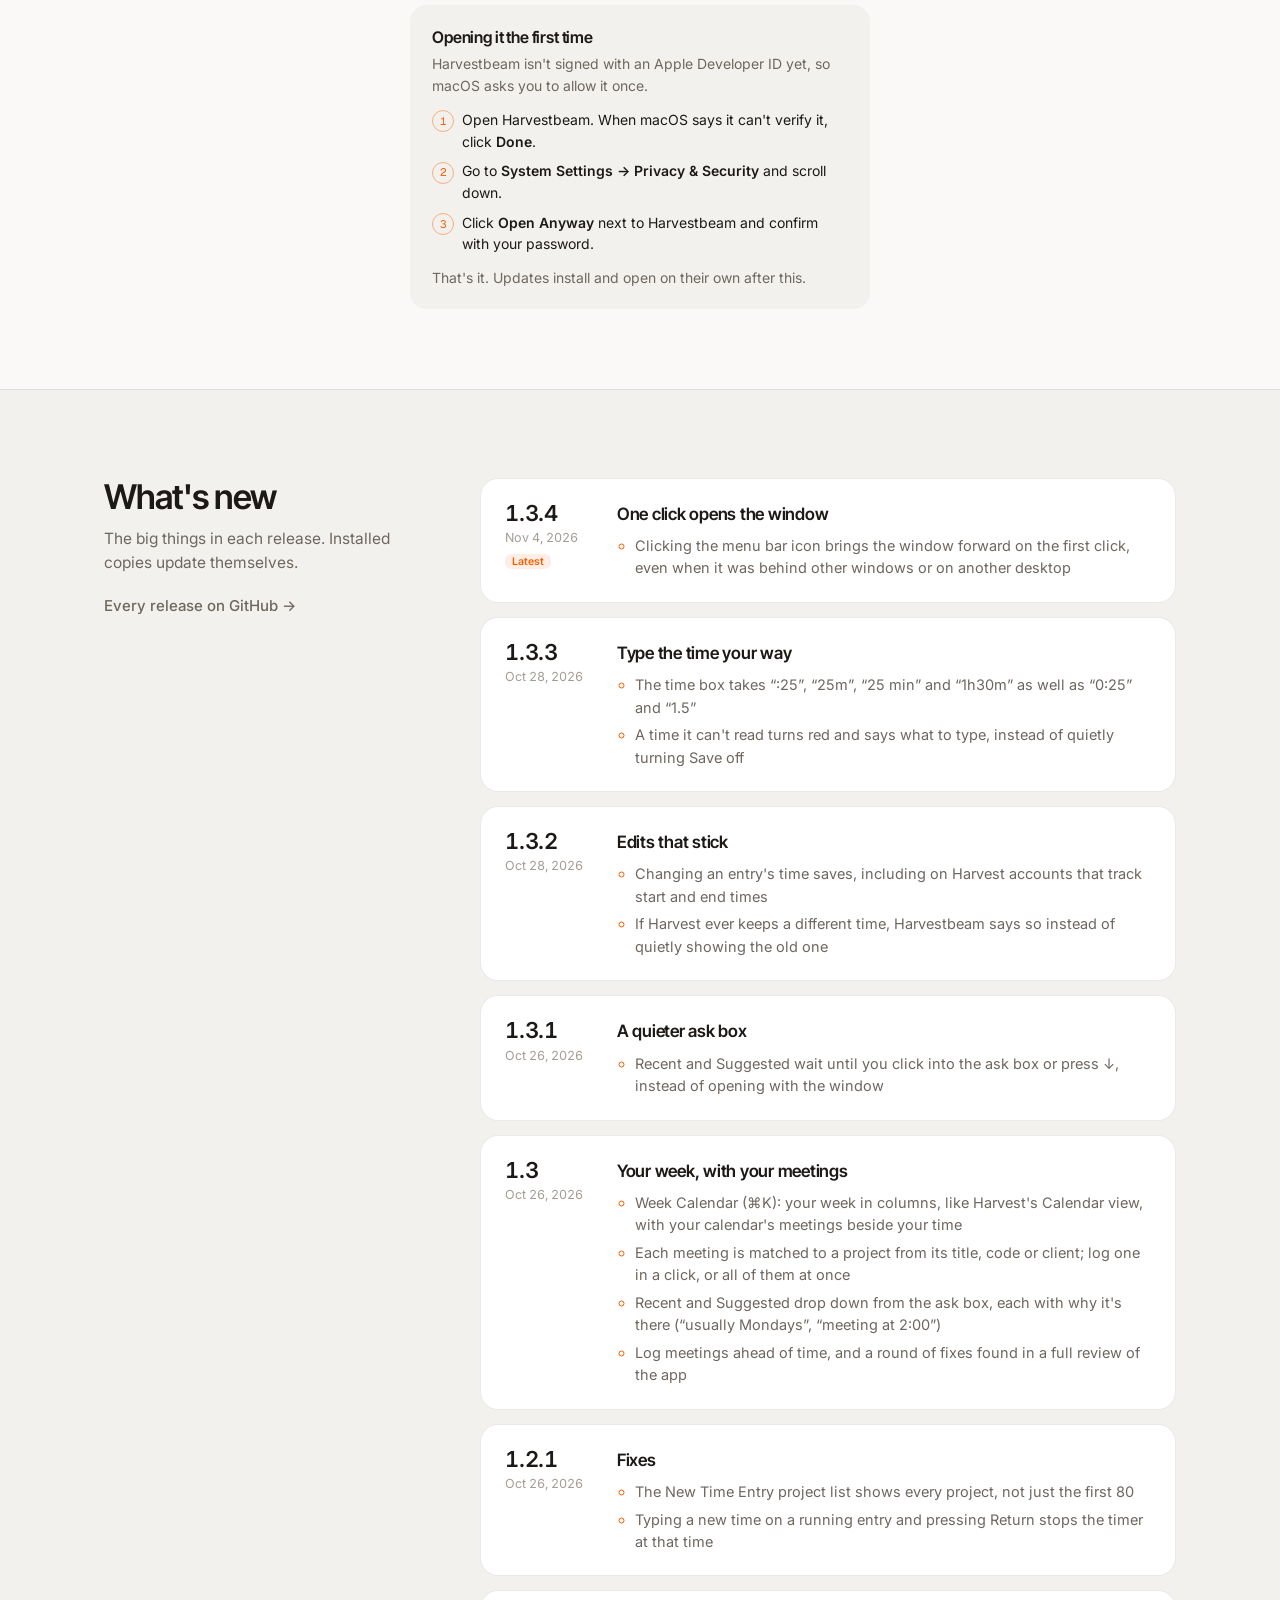
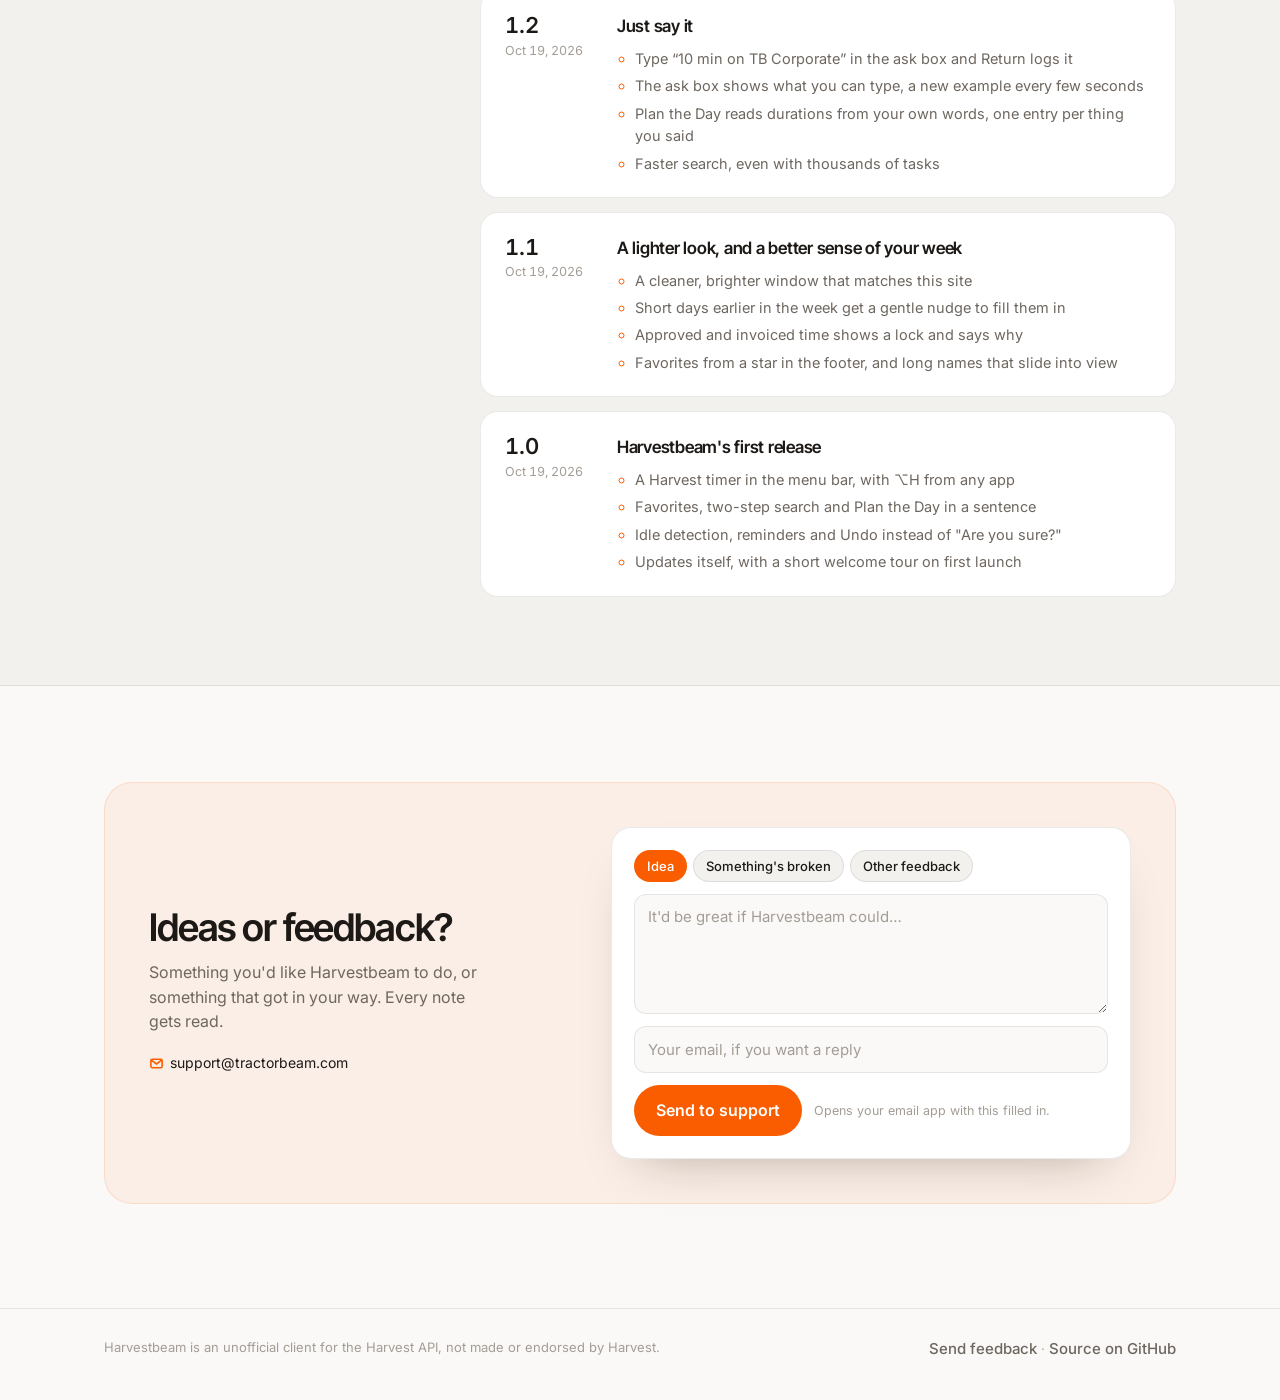
==== commit 57cb95ed: "site: 1.3.4 in What's new Co-Authored-By: Claude Opus 5.5 <noreply@anthropic.com>" ====
--- a/site/index.html
+++ b/site/index.html
@@ -874,7 +874,16 @@
         <!-- Major features only, newest first. Add an entry with each release. -->
       <ol>
         <li>
-          <div class="ver">1.3.3<small>Oct 28, 2026</small><span class="new">Latest</span></div>
+          <div class="ver">1.3.4<small>Nov 4, 2026</small><span class="new">Latest</span></div>
+          <div>
+            <h3>One click opens the window</h3>
+            <ul>
+              <li>Clicking the menu bar icon brings the window forward on the first click, even when it was behind other windows or on another desktop</li>
+            </ul>
+          </div>
+        </li>
+        <li>
+          <div class="ver">1.3.3<small>Oct 28, 2026</small></div>
           <div>
             <h3>Type the time your way</h3>
             <ul>
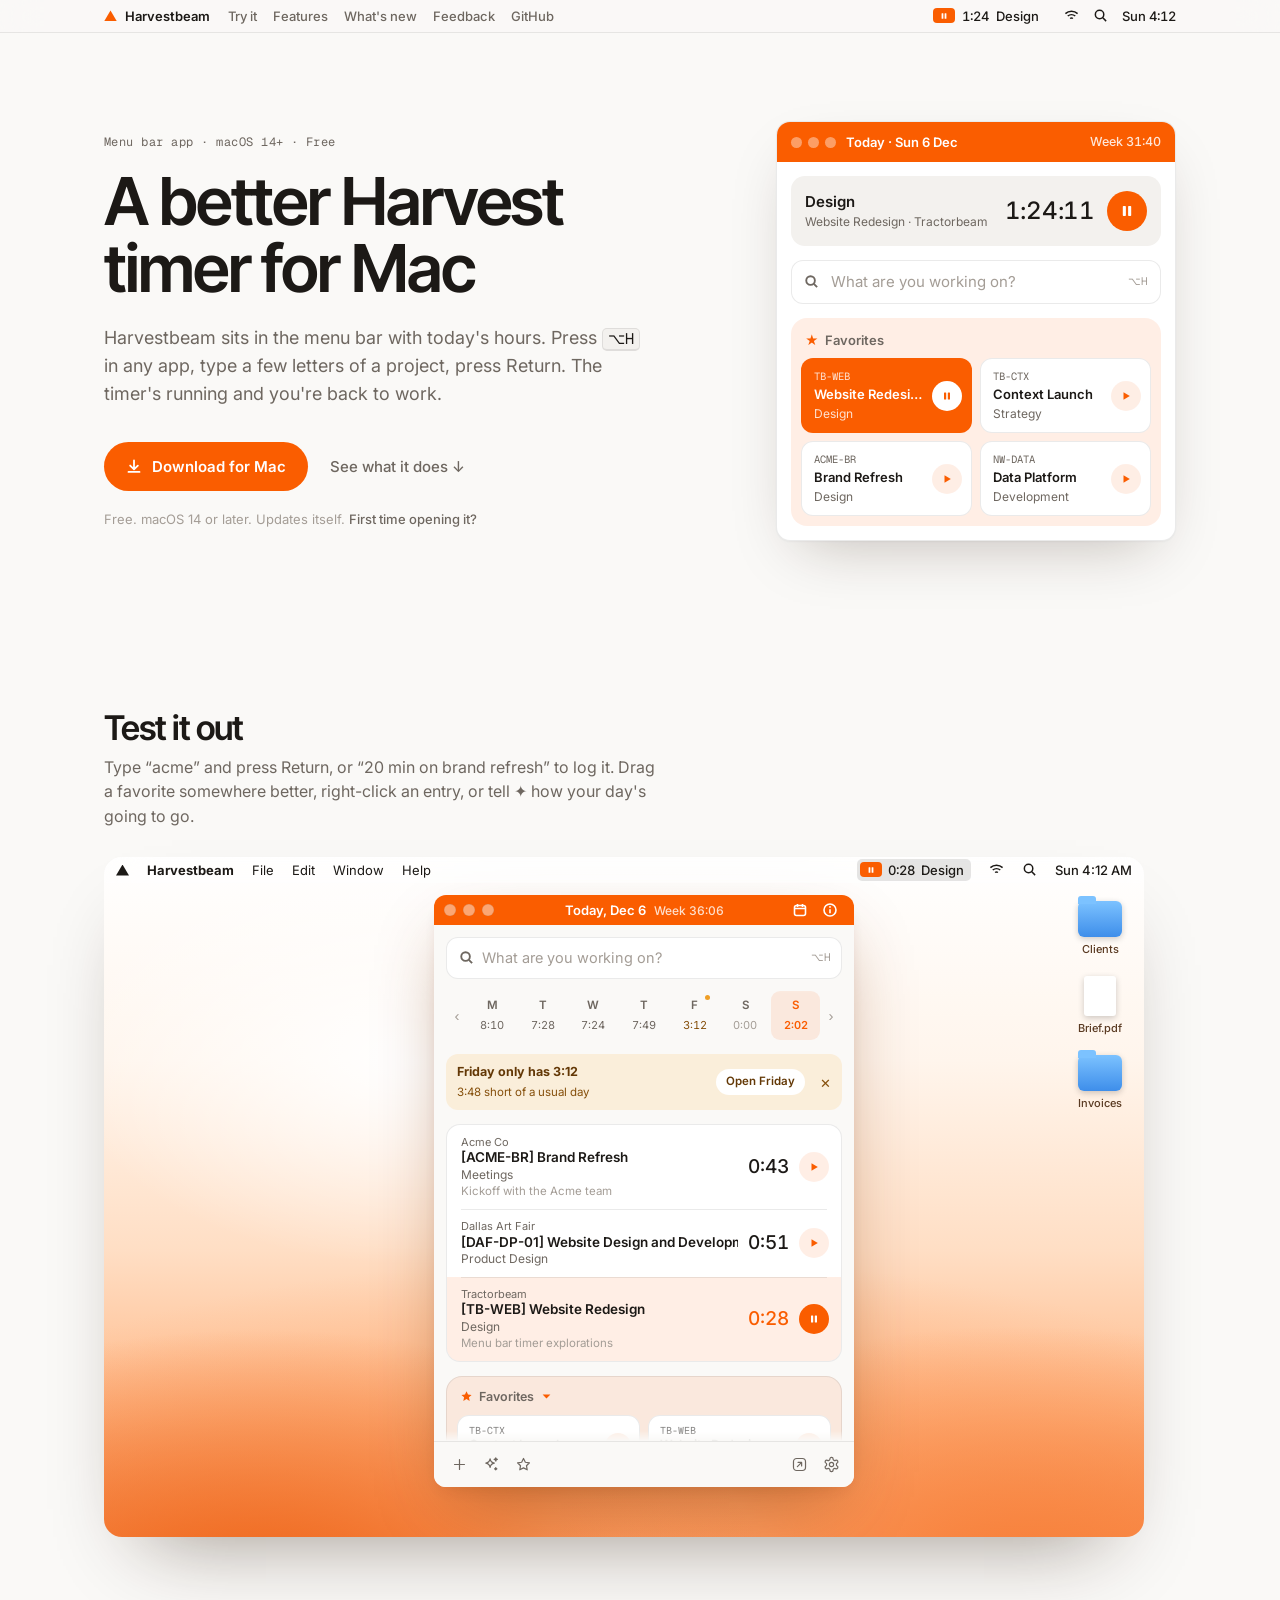
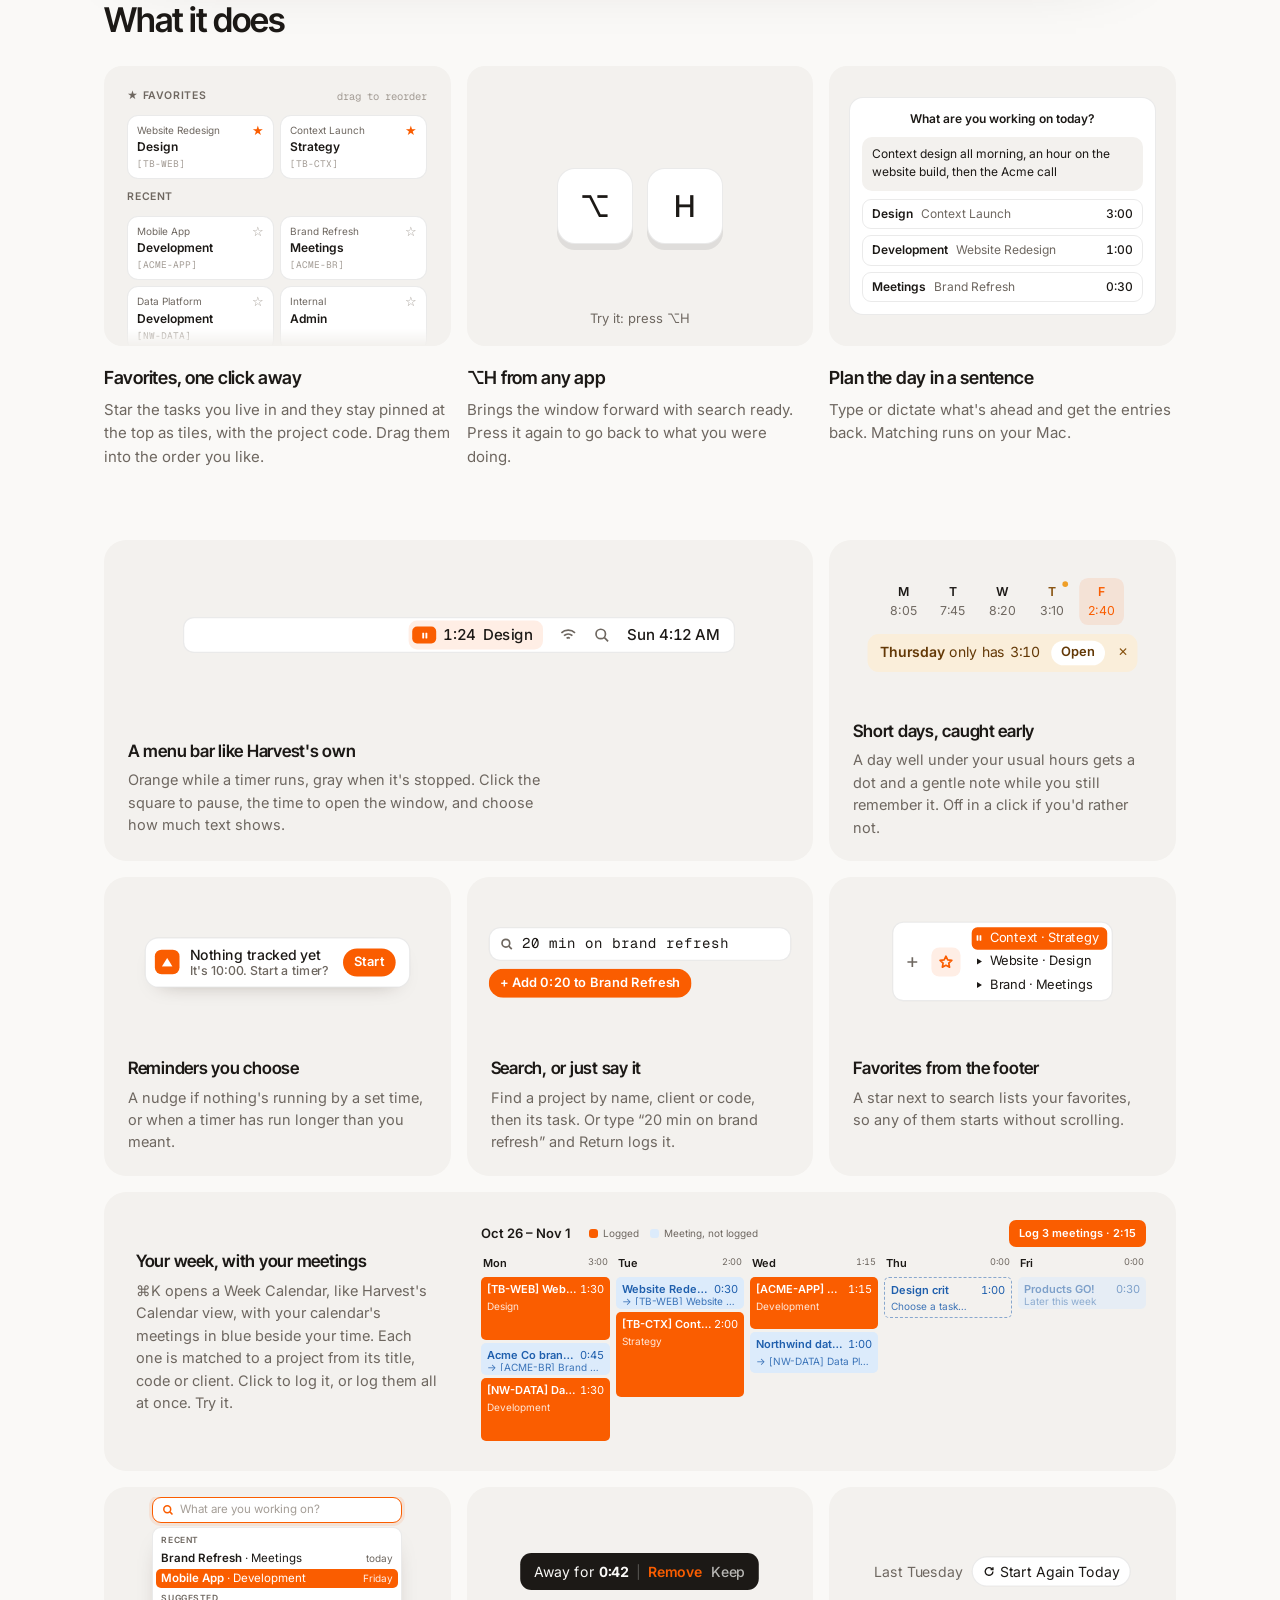
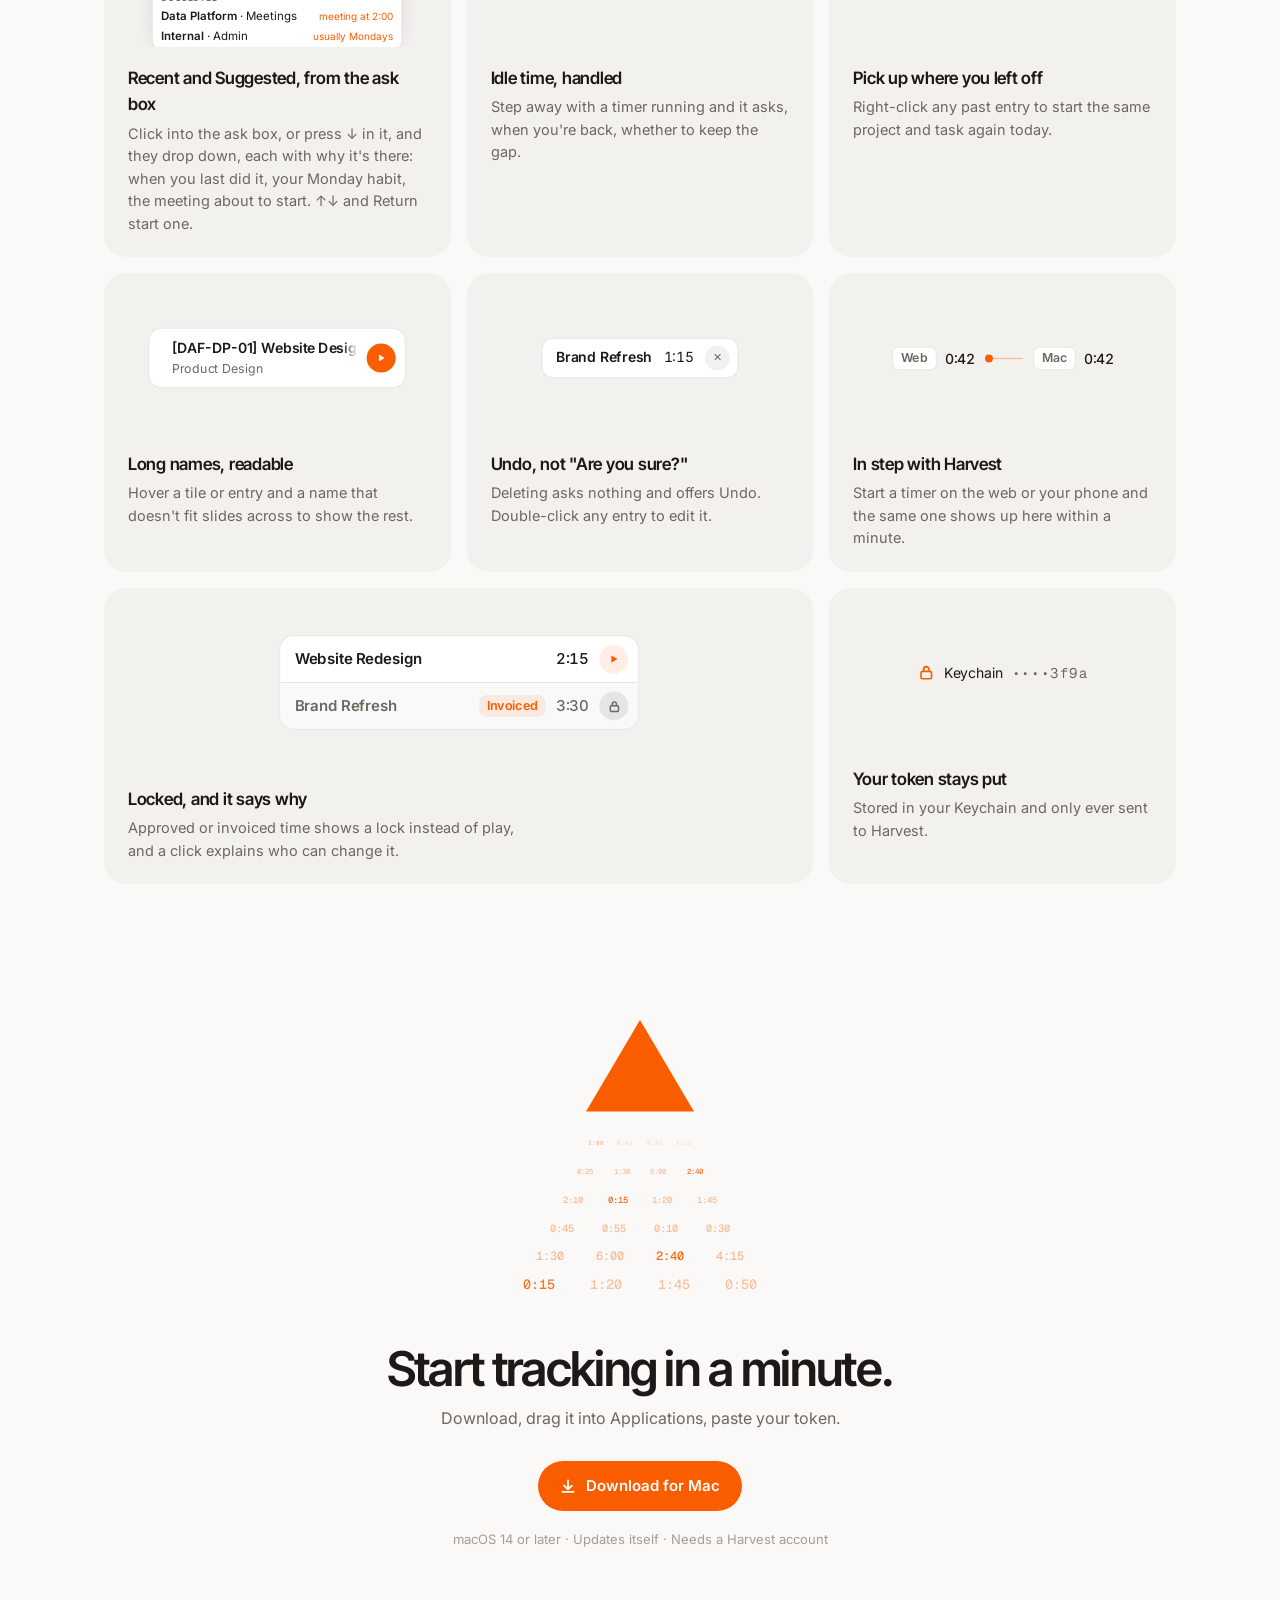
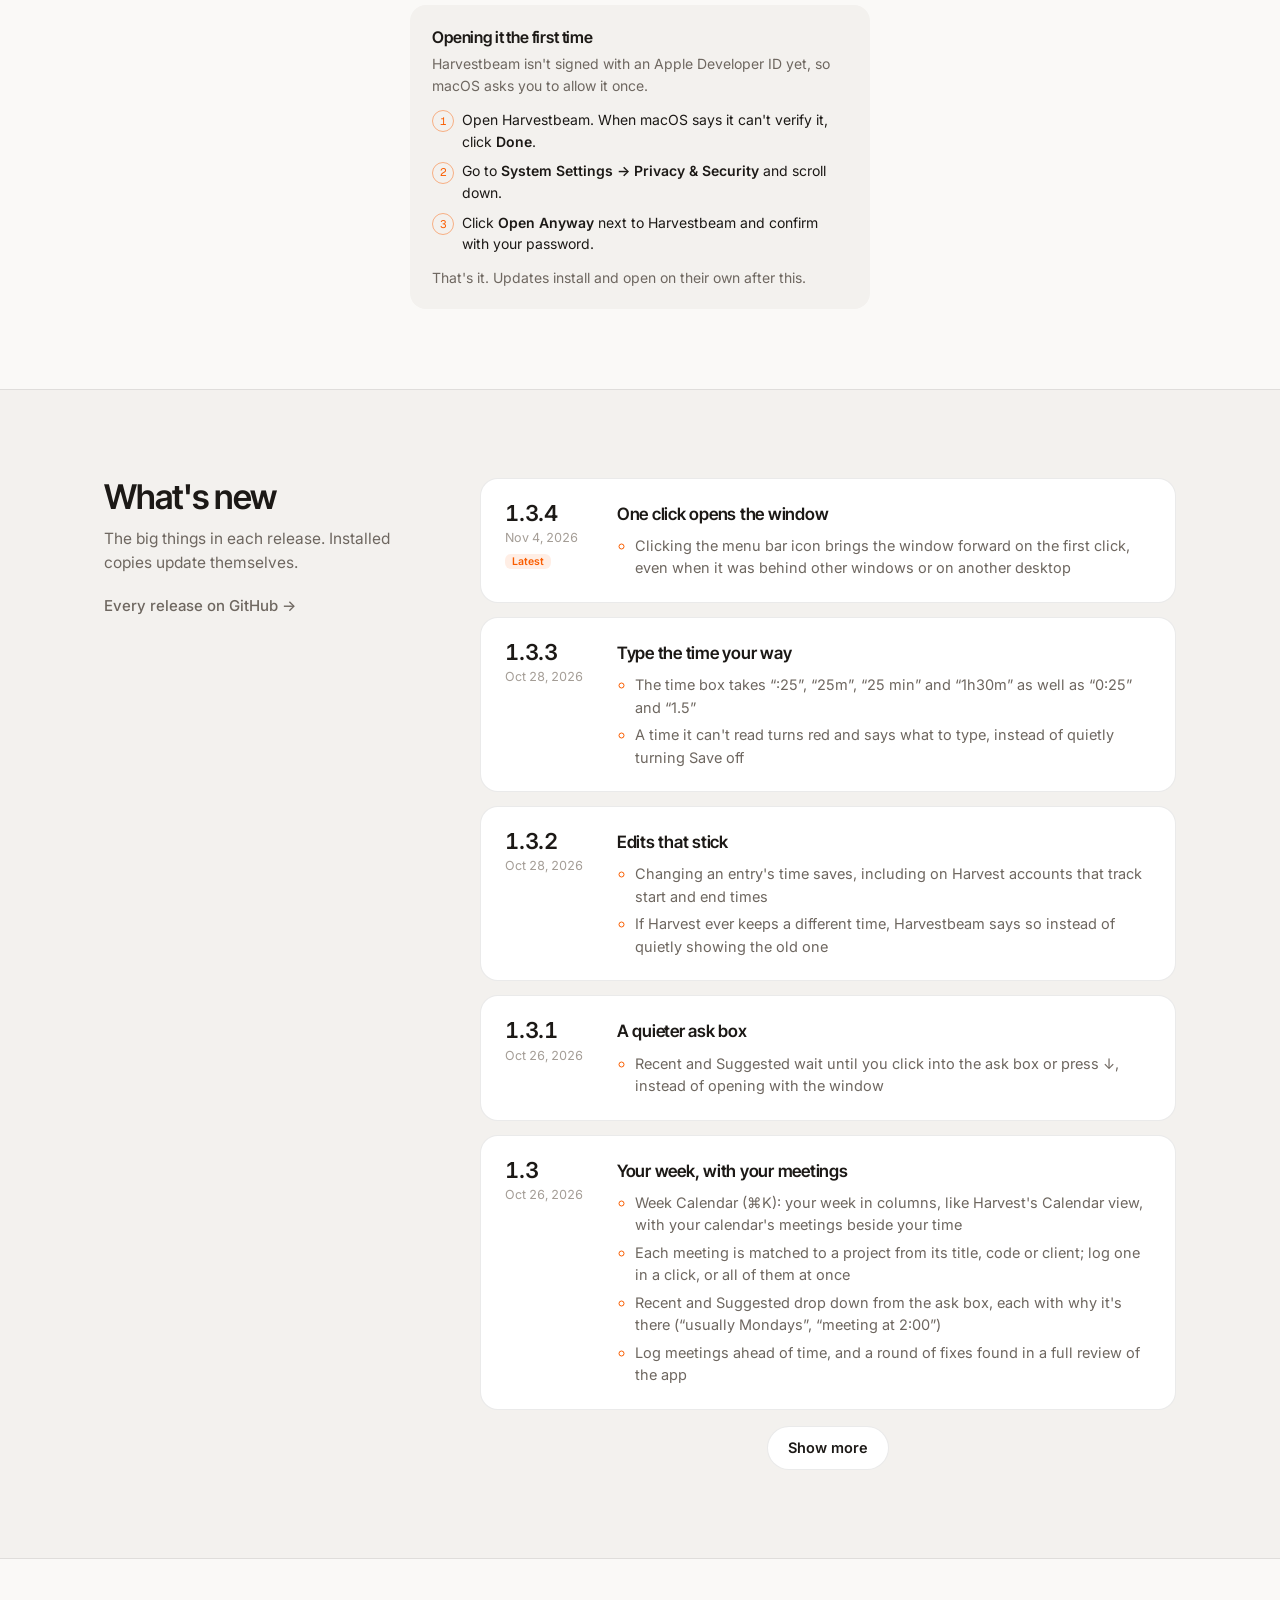
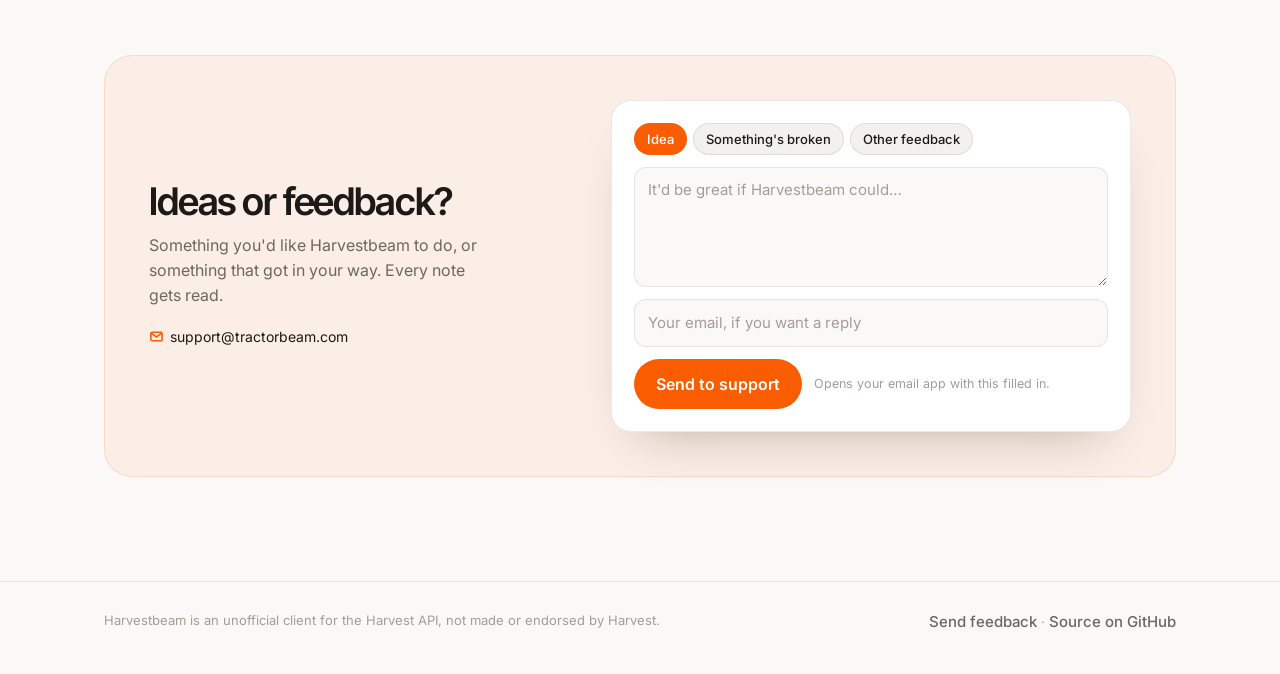
==== commit cd9ec5dc: "site: What's new shows the latest 5 releases, with Show more for 5 more Co-Authored-By: Claude Opus " ====
--- a/site/index.html
+++ b/site/index.html
@@ -552,6 +552,11 @@
 .cl h3 { font-family: var(--display); font-weight: 600; font-size: 17px; letter-spacing: -0.015em; margin: 0 0 8px; }
 .cl ul { margin: 0; padding-left: 18px; color: var(--muted); font-size: 14.5px; display: grid; gap: 5px; }
 .cl ul li::marker { color: var(--orange); }
+.cl > ol > li[hidden] { display: none; }
+.cl .more { display: block; margin: 16px auto 0; font: inherit; font-weight: 600; font-size: 14.5px; color: var(--ink); background: var(--surface); border: 1px solid var(--line); border-radius: 999px; padding: 10px 20px; cursor: pointer; transition: transform .15s; }
+.cl .more:hover { transform: translateY(-1px); }
+.cl .more:active { transform: translateY(0) scale(.98); }
+.cl .more:focus-visible { outline: 2px solid var(--orange); outline-offset: 2px; }
 
 /* Feedback: back on the page background, an orange-tinted card with the
    pitch on the left and the form on the right. */
@@ -970,9 +975,32 @@
           </div>
         </li>
       </ol>
+      <button class="more" type="button" hidden>Show more</button>
       </div>
     </section>
   </div>
+  <script>
+  // What's new: the latest 5 releases, then 5 more per click. Without
+  // JavaScript every release shows.
+  (() => {
+    const list = document.querySelectorAll(".cl > ol > li");
+    const more = document.querySelector(".cl .more");
+    const STEP = 5;
+    let shown = 0;
+    const show = () => {
+      shown += STEP;
+      list.forEach((li, i) => { li.hidden = i >= shown; });
+      more.hidden = shown >= list.length;
+    };
+    more.addEventListener("click", () => {
+      const next = list[shown];
+      show();
+      next?.querySelector(".ver")?.setAttribute("tabindex", "-1");
+      next?.querySelector(".ver")?.focus({ preventScroll: true });
+    });
+    show();
+  })();
+  </script>
 
   <section class="wrap feedback" id="feedback">
     <div class="fbwrap">
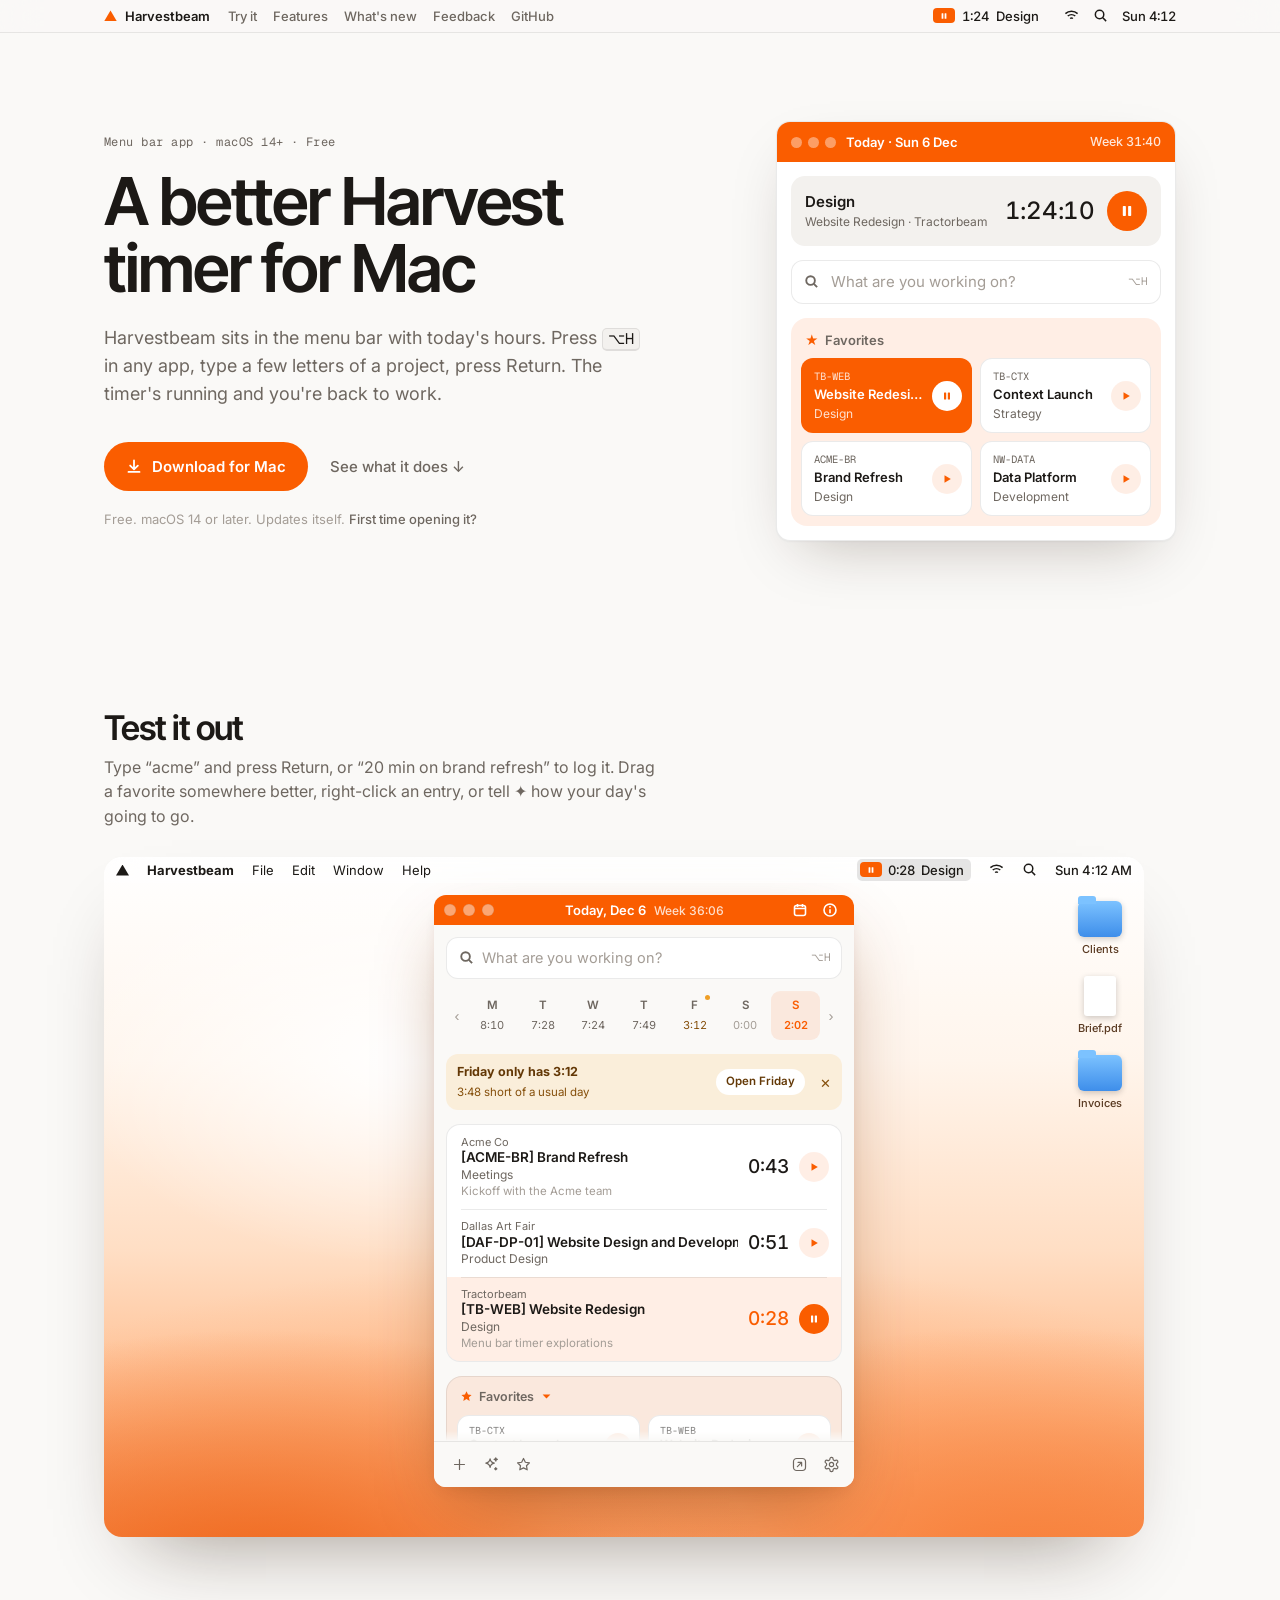
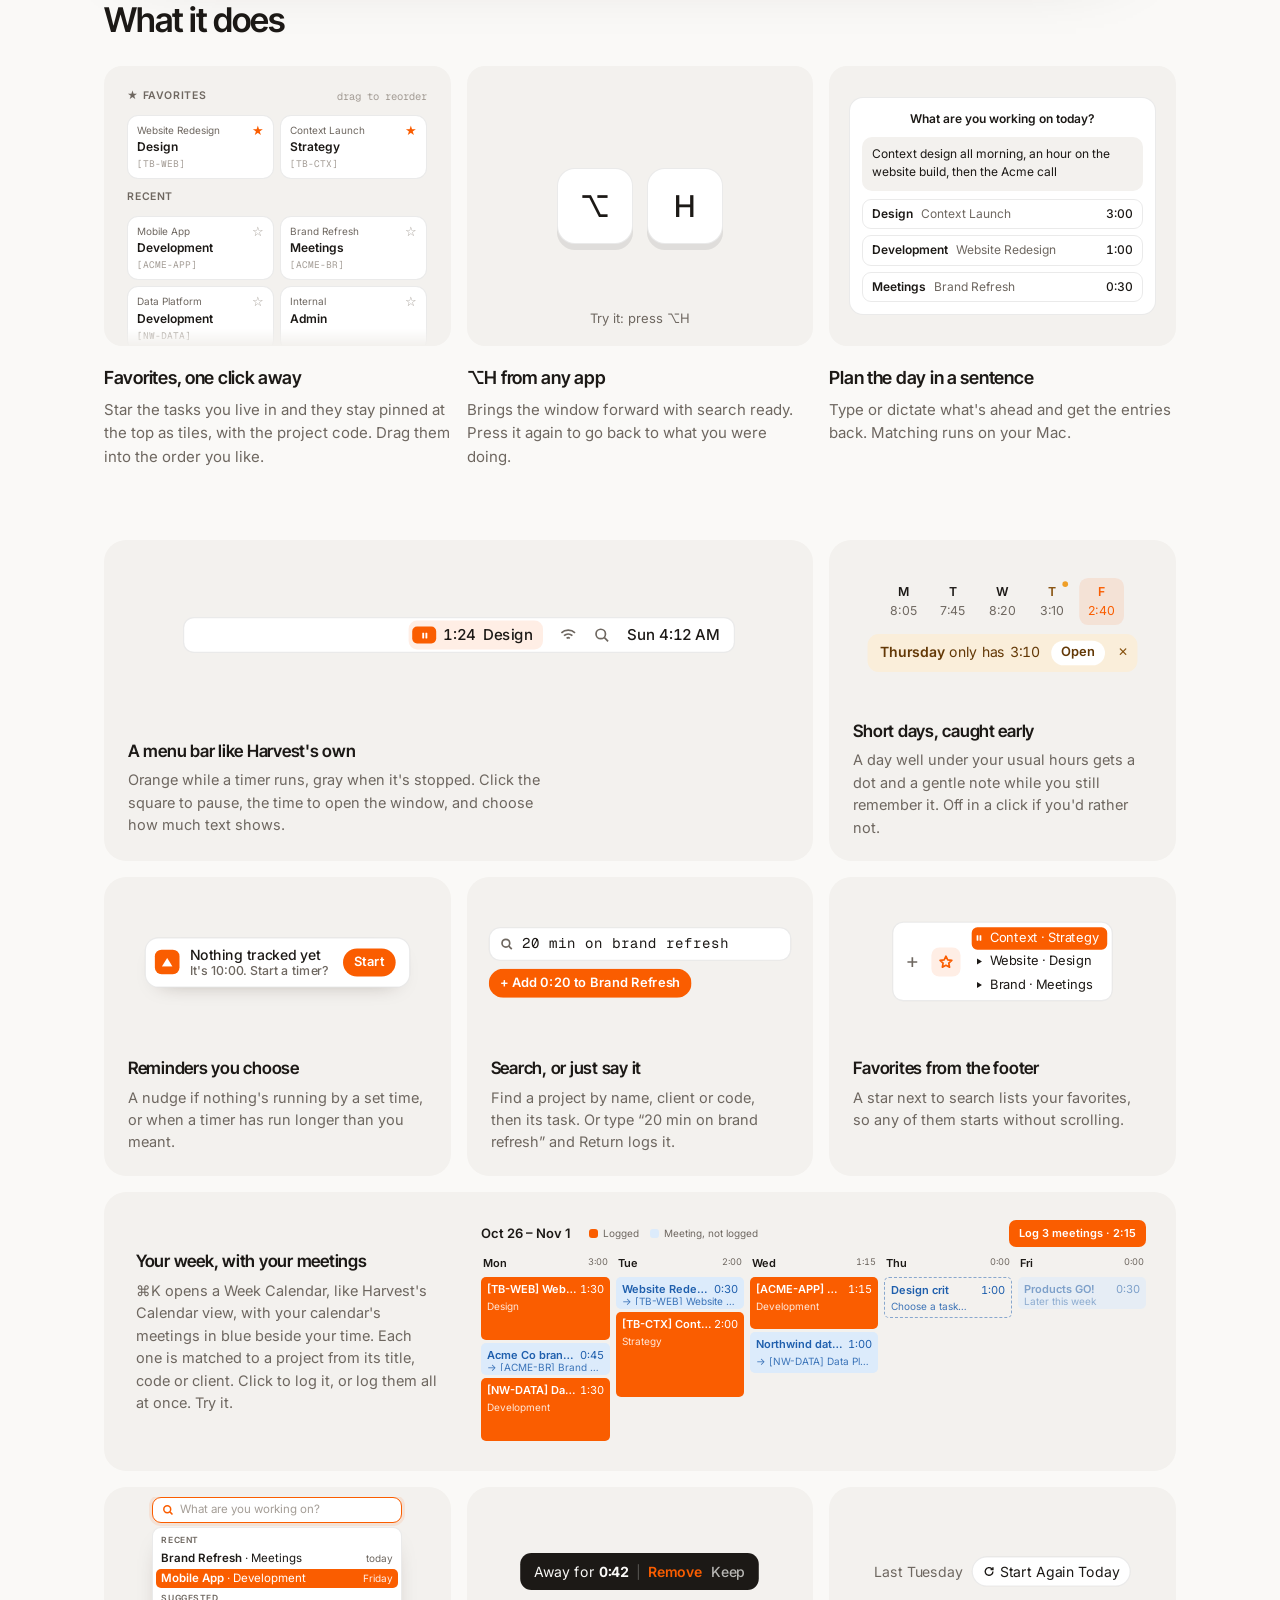
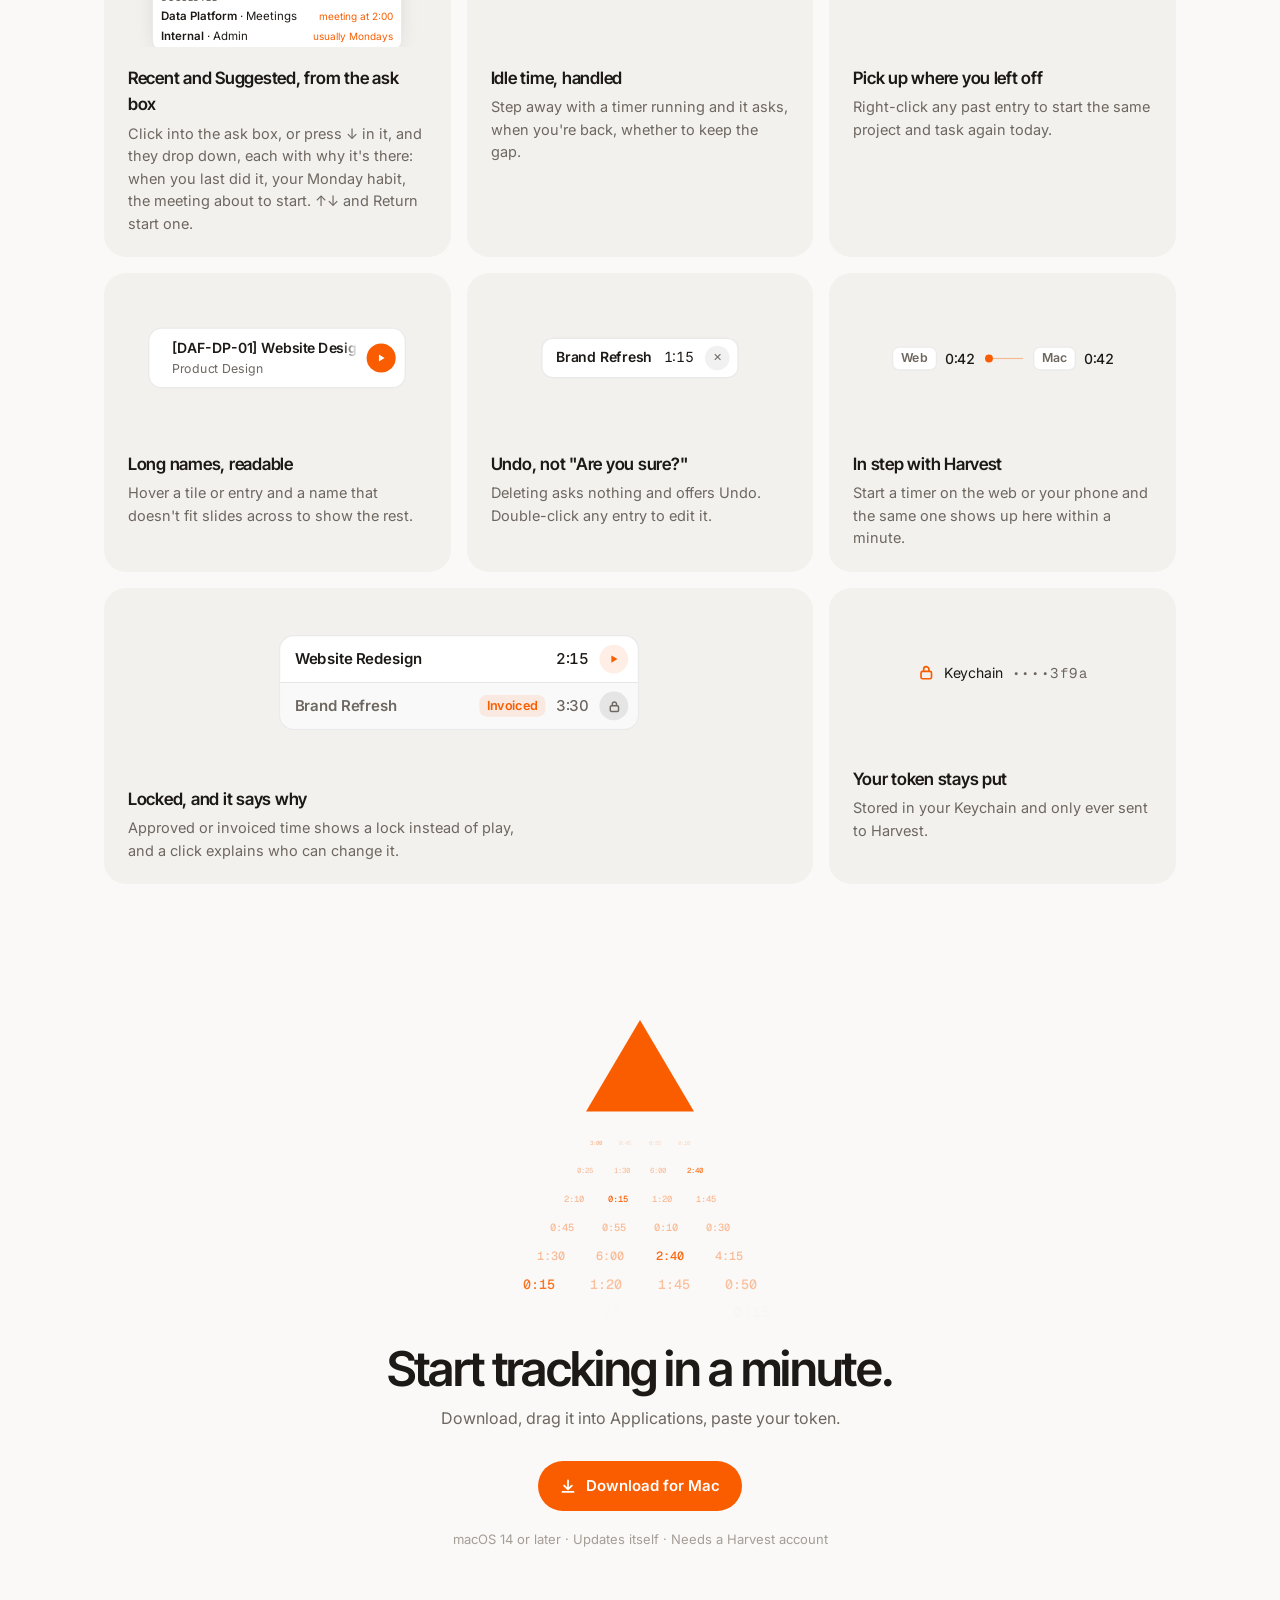
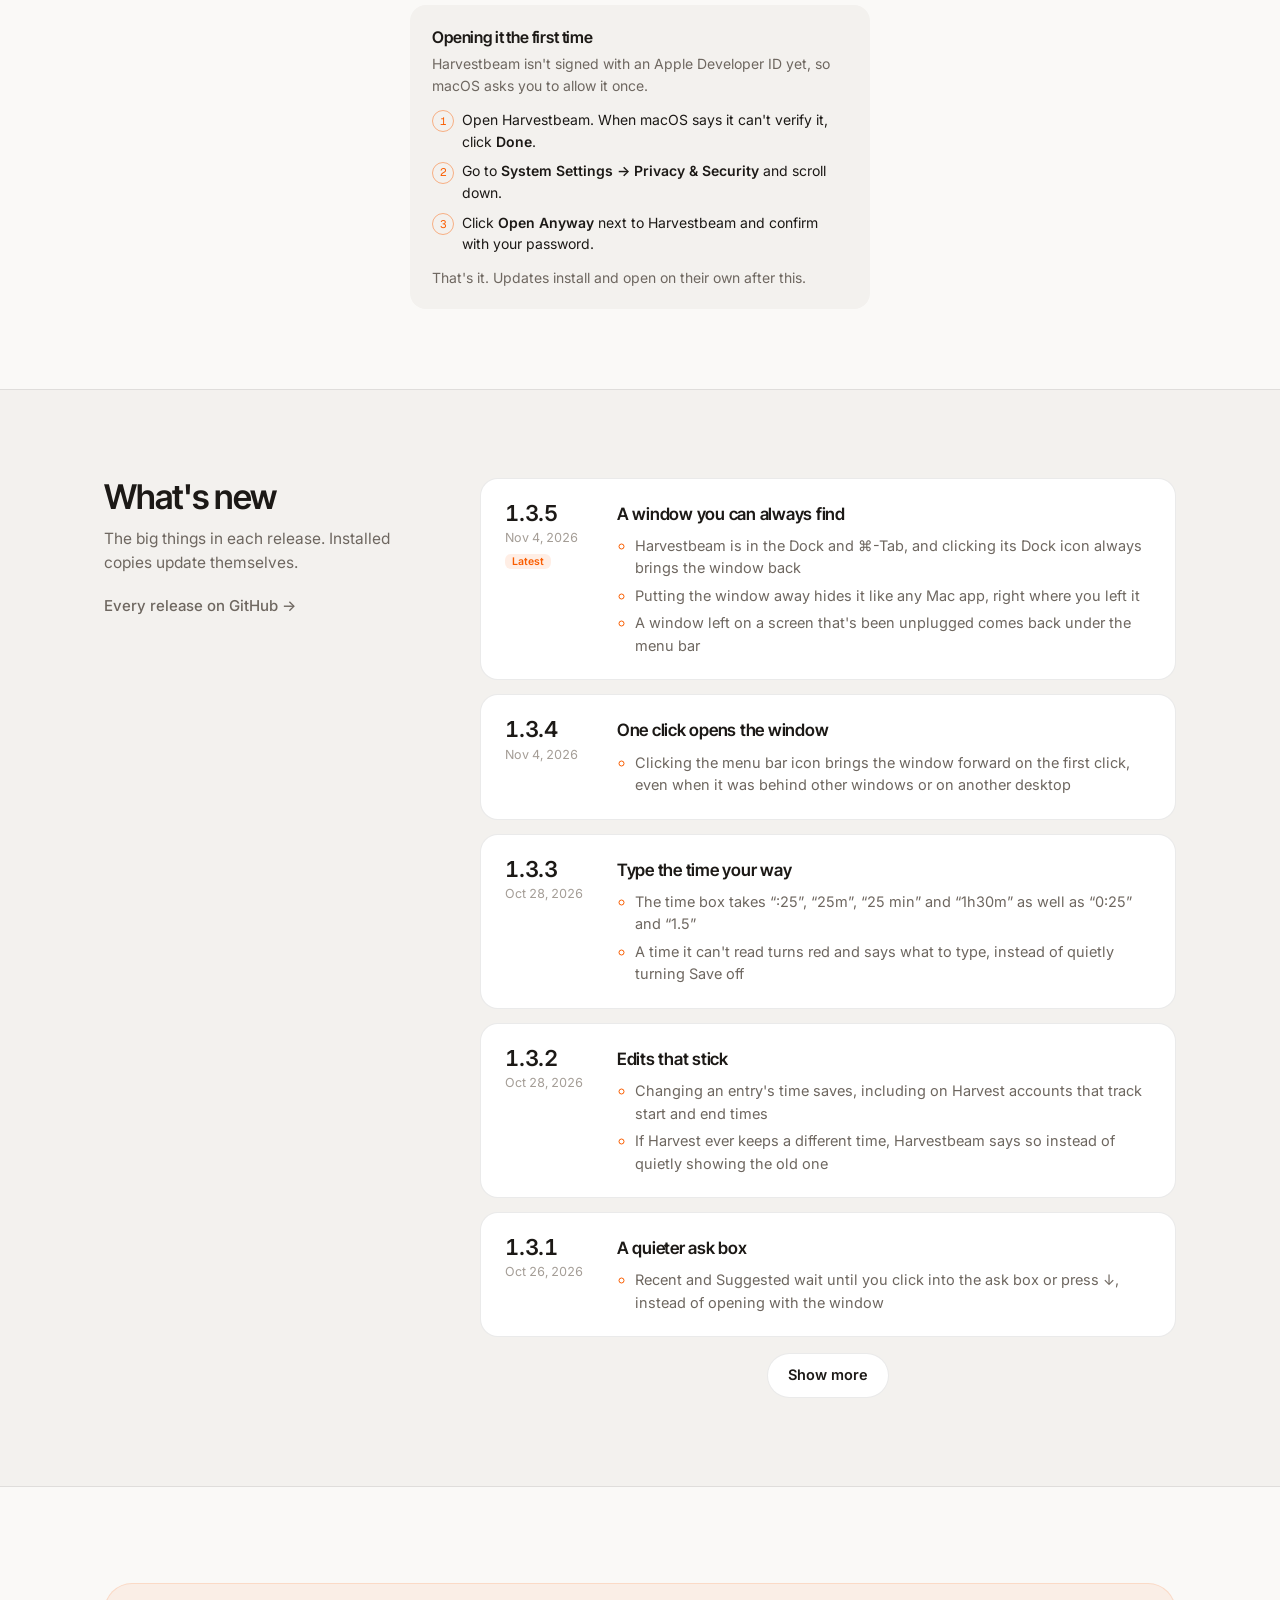
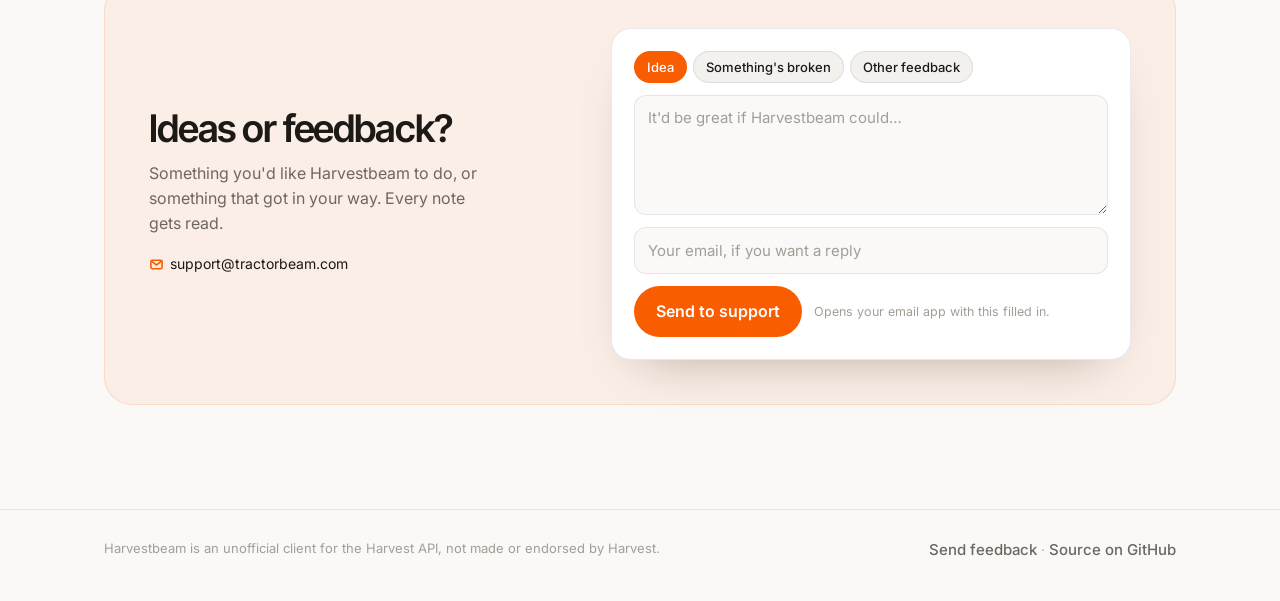
==== commit 079837af: "Harvestbeam lives in the Dock, and its window can't get lost In the Dock and ⌘-Tab by default; a Doc" ====
--- a/site/index.html
+++ b/site/index.html
@@ -879,7 +879,18 @@
         <!-- Major features only, newest first. Add an entry with each release. -->
       <ol>
         <li>
-          <div class="ver">1.3.4<small>Nov 4, 2026</small><span class="new">Latest</span></div>
+          <div class="ver">1.3.5<small>Nov 4, 2026</small><span class="new">Latest</span></div>
+          <div>
+            <h3>A window you can always find</h3>
+            <ul>
+              <li>Harvestbeam is in the Dock and ⌘-Tab, and clicking its Dock icon always brings the window back</li>
+              <li>Putting the window away hides it like any Mac app, right where you left it</li>
+              <li>A window left on a screen that's been unplugged comes back under the menu bar</li>
+            </ul>
+          </div>
+        </li>
+        <li>
+          <div class="ver">1.3.4<small>Nov 4, 2026</small></div>
           <div>
             <h3>One click opens the window</h3>
             <ul>
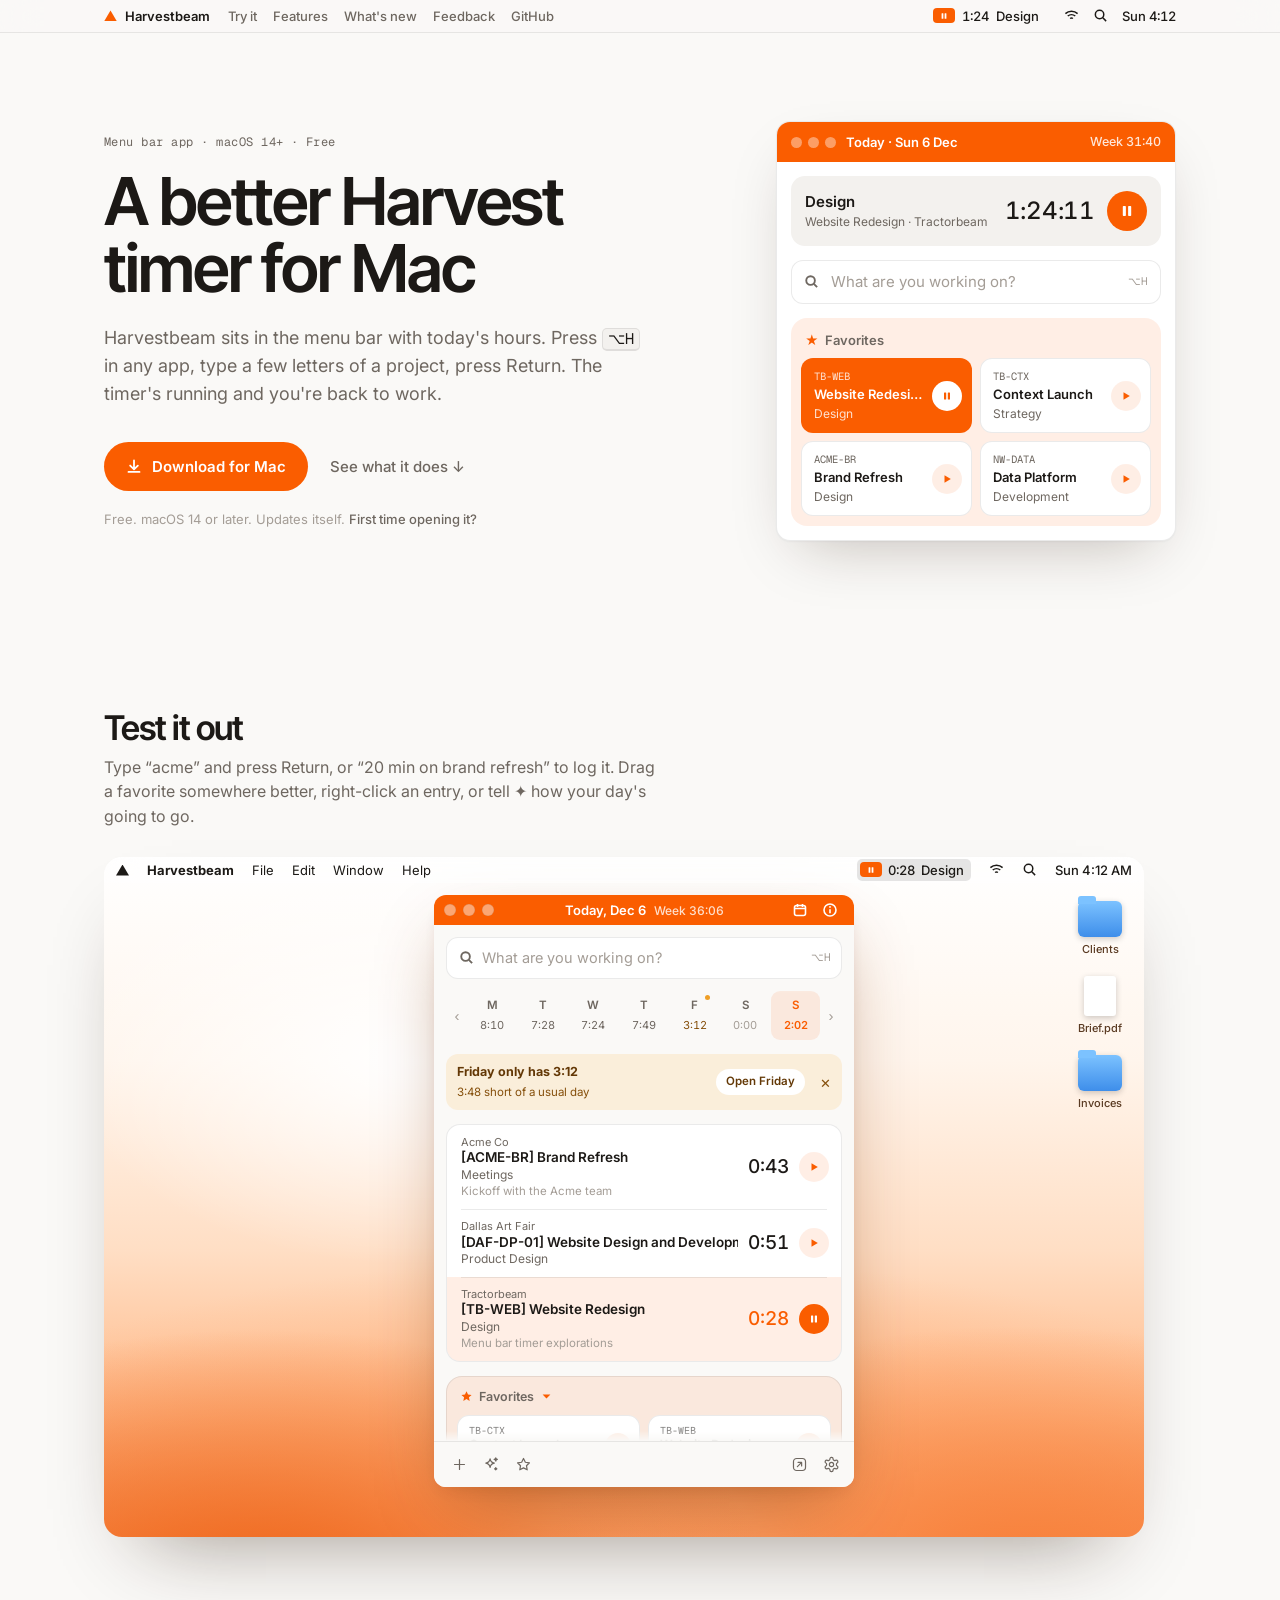
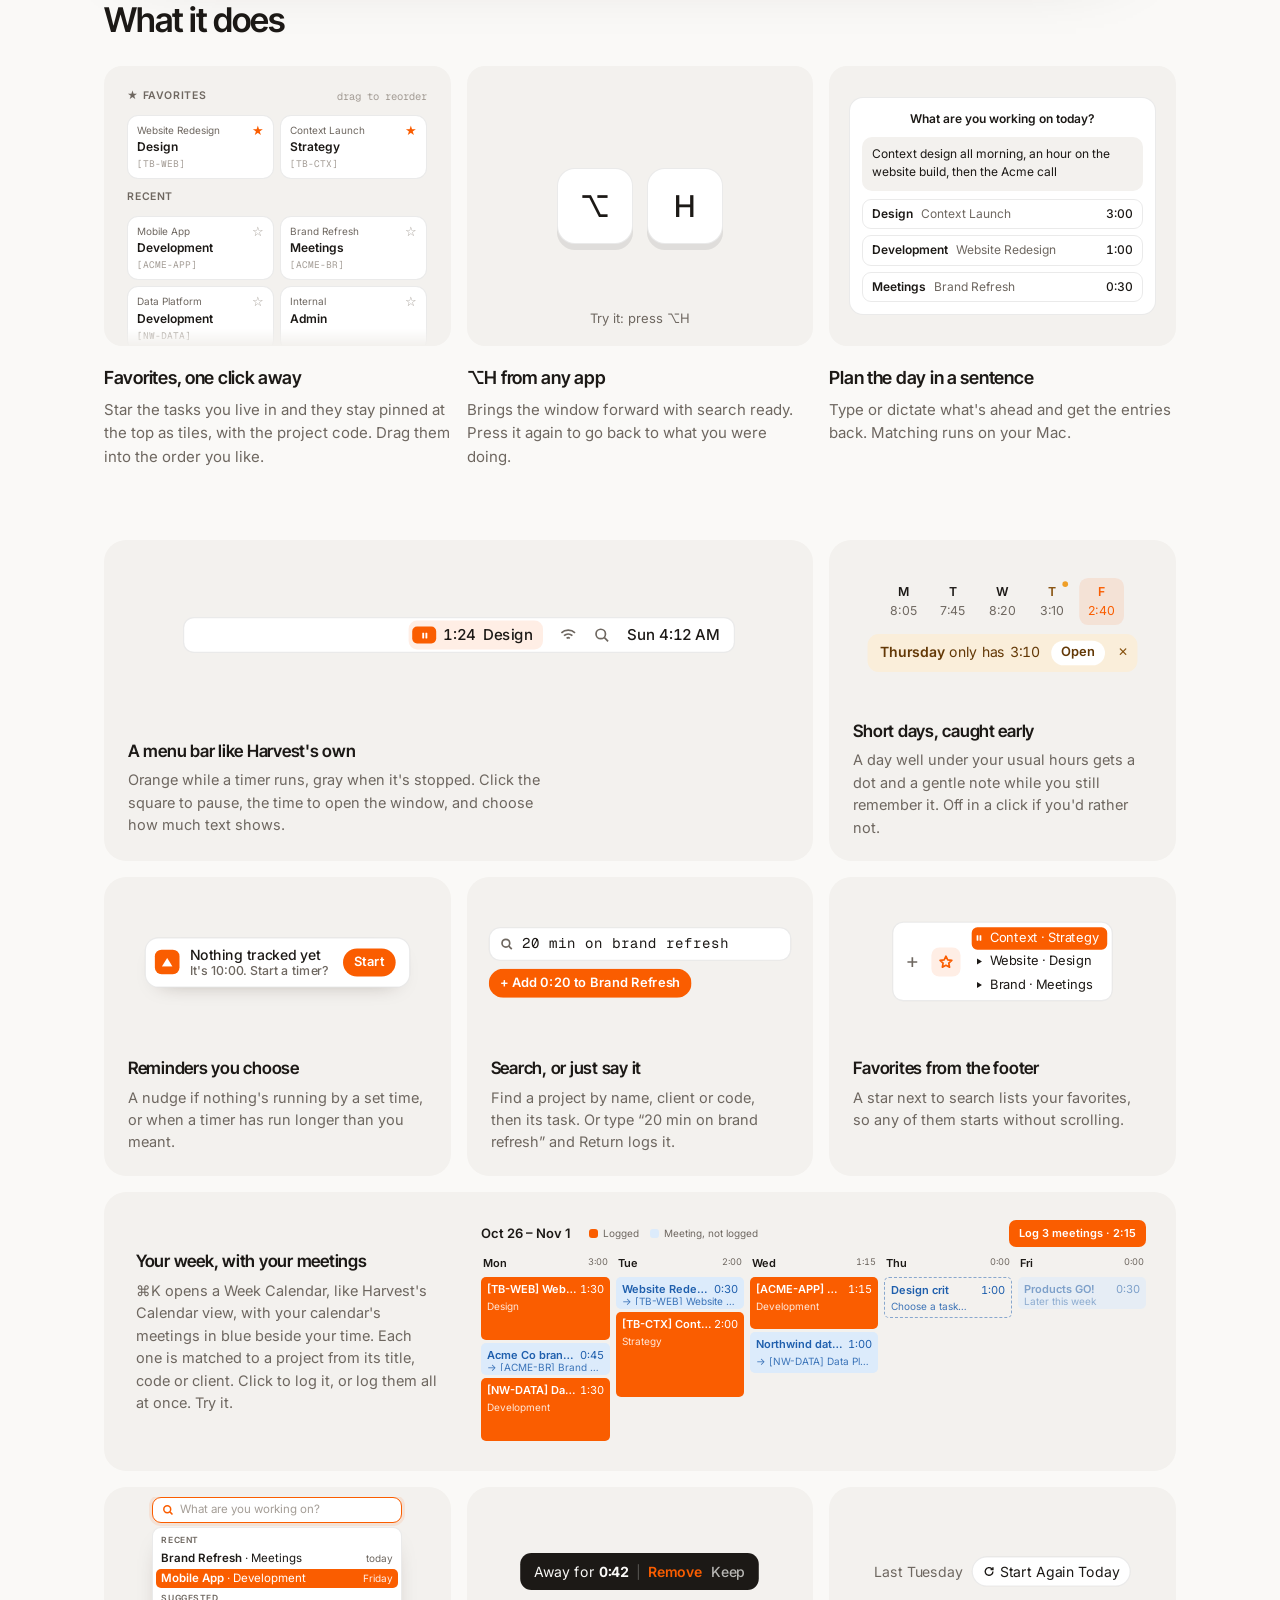
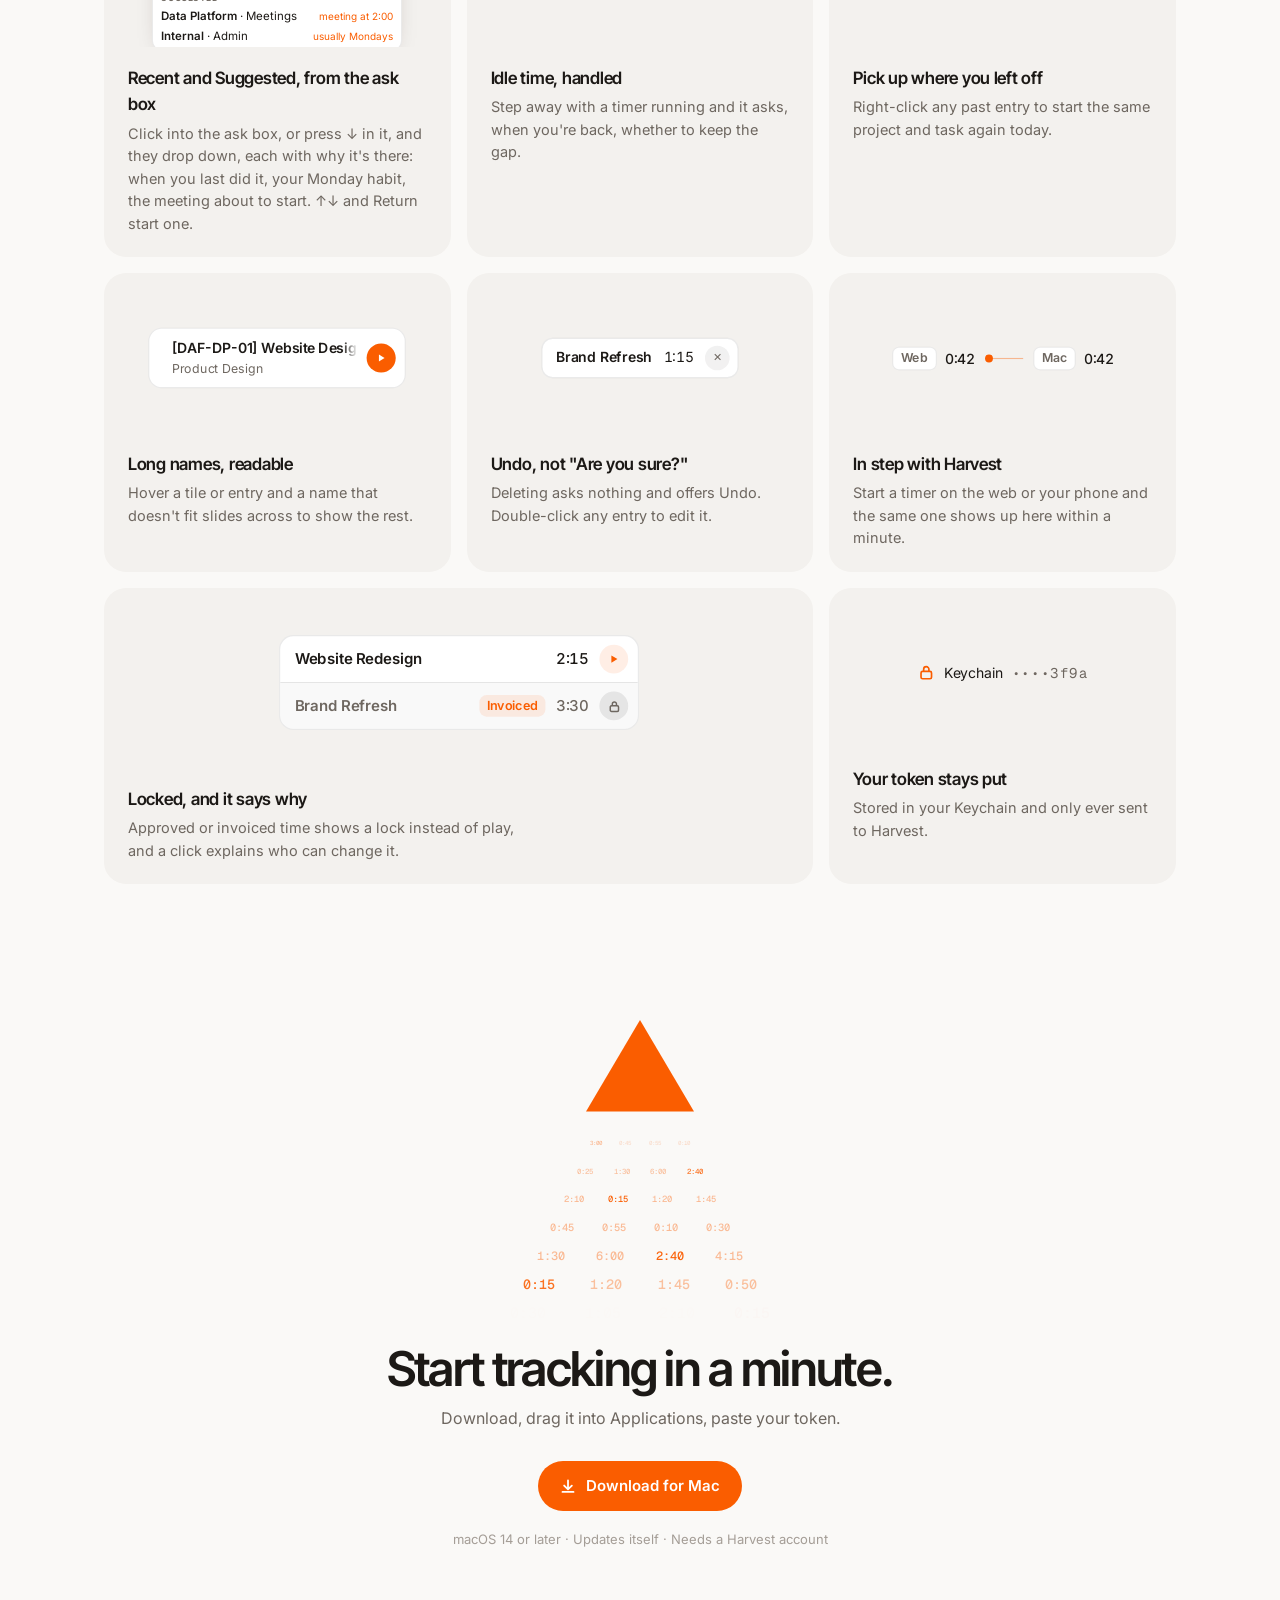
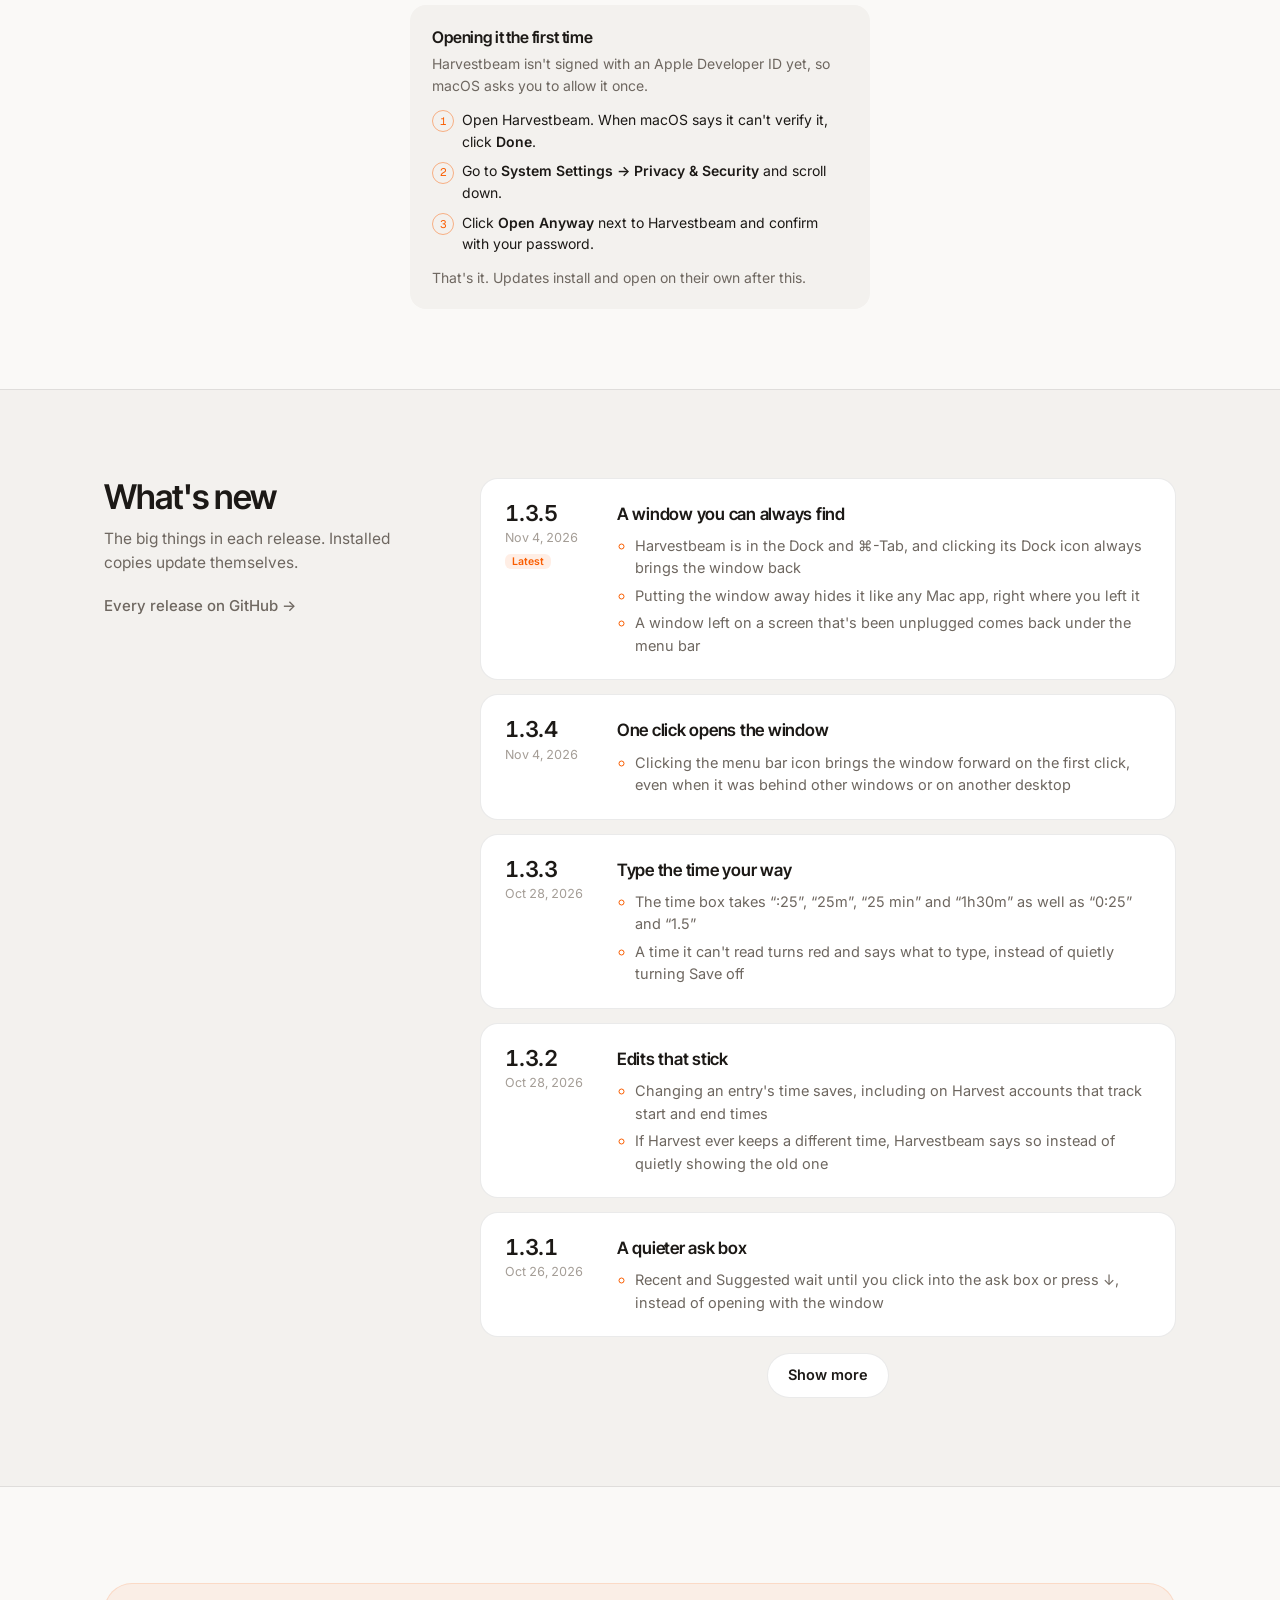
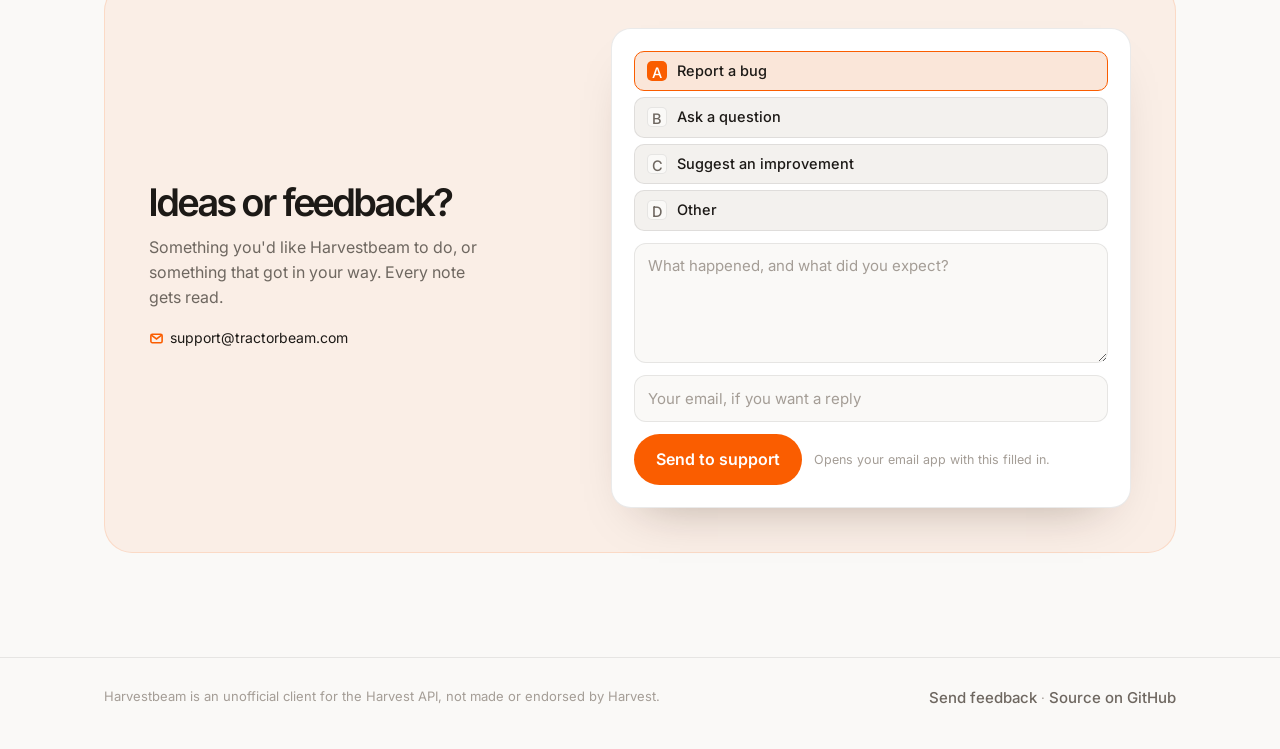
==== commit 50f21c42: "site: feedback form asks what kind of note, A–D Report a bug, Ask a question, Suggest an improvement" ====
--- a/site/index.html
+++ b/site/index.html
@@ -567,11 +567,14 @@
 .fbwrap .pitch .mailto { display: inline-flex; align-items: center; gap: 6px; margin-top: 18px; font-size: 14px; color: var(--ink); }
 .fbwrap .pitch .mailto svg { width: 15px; height: 15px; fill: none; stroke: var(--orange); stroke-width: 1.7; }
 .fb { background: var(--surface); border: 1px solid var(--line); border-radius: 20px; padding: 22px; display: grid; gap: 12px; box-shadow: 0 24px 50px -30px rgba(40, 20, 0, .35); }
-.fb .kinds { display: flex; gap: 6px; flex-wrap: wrap; border: 0; padding: 0; margin: 0; }
+.fb .kinds { display: grid; gap: 6px; border: 0; padding: 0; margin: 0; }
 .fb .kinds legend { position: absolute; width: 1px; height: 1px; overflow: hidden; clip: rect(0 0 0 0); }
 .fb .kinds input { position: absolute; opacity: 0; pointer-events: none; }
-.fb .kinds label { font-size: 13px; font-weight: 500; padding: 5px 12px; border-radius: 999px; background: var(--tile); border: 1px solid var(--line); cursor: pointer; transition: background .15s, color .15s; }
-.fb .kinds input:checked + label { background: var(--orange); color: #fff; border-color: transparent; }
+.fb .kinds label { display: flex; align-items: center; gap: 10px; font-size: 14.5px; font-weight: 500; padding: 8px 12px; border-radius: 10px; background: var(--tile); border: 1px solid var(--line); cursor: pointer; transition: background .15s, color .15s, border-color .15s; }
+.fb .kinds label:hover { border-color: color-mix(in srgb, var(--orange) 40%, var(--line)); }
+.fb .kinds kbd { font: 600 11px/1 var(--sans, inherit); width: 20px; height: 20px; display: inline-grid; place-items: center; border-radius: 5px; border: 1px solid var(--line); background: var(--paper); color: var(--muted); }
+.fb .kinds input:checked + label { background: color-mix(in srgb, var(--orange) 12%, var(--paper)); border-color: var(--orange); }
+.fb .kinds input:checked + label kbd { background: var(--orange); border-color: transparent; color: #fff; }
 .fb .kinds input:focus-visible + label { outline: 2px solid var(--orange); outline-offset: 2px; }
 .fb textarea, .fb input[type="email"] { font: inherit; font-size: 15px; color: var(--ink); background: var(--paper); border: 1px solid var(--line); border-radius: 12px; padding: 11px 13px; width: 100%; transition: border-color .15s, box-shadow .15s; }
 .fb textarea { min-height: 120px; resize: vertical; line-height: 1.5; }
@@ -1023,12 +1026,13 @@
       <form class="fb" id="fb" novalidate>
         <fieldset class="kinds">
           <legend>What kind of note is this?</legend>
-          <input type="radio" name="kind" id="k-idea" value="Idea" checked><label for="k-idea">Idea</label>
-          <input type="radio" name="kind" id="k-bug" value="Bug"><label for="k-bug">Something's broken</label>
-          <input type="radio" name="kind" id="k-other" value="Feedback"><label for="k-other">Other feedback</label>
+          <input type="radio" name="kind" id="k-bug" value="Bug report" data-key="a" data-ph="What happened, and what did you expect?" checked><label for="k-bug"><kbd>A</kbd>Report a bug</label>
+          <input type="radio" name="kind" id="k-question" value="Question" data-key="b" data-ph="What would you like to know?"><label for="k-question"><kbd>B</kbd>Ask a question</label>
+          <input type="radio" name="kind" id="k-idea" value="Idea" data-key="c" data-ph="It'd be great if Harvestbeam could…"><label for="k-idea"><kbd>C</kbd>Suggest an improvement</label>
+          <input type="radio" name="kind" id="k-other" value="Feedback" data-key="d" data-ph="What's on your mind?"><label for="k-other"><kbd>D</kbd>Other</label>
         </fieldset>
         <label class="sr" for="fb-text">Your note</label>
-        <textarea id="fb-text" name="text" placeholder="It'd be great if Harvestbeam could…"></textarea>
+        <textarea id="fb-text" name="text" placeholder="What happened, and what did you expect?"></textarea>
         <label class="sr" for="fb-email">Your email, if you'd like a reply</label>
         <input type="email" id="fb-email" name="email" placeholder="Your email, if you want a reply" autocomplete="email">
         <div class="err" id="fb-err" role="alert" hidden></div>
@@ -1261,6 +1265,20 @@
   // the visitor's mail app, addressed to support.
   const fb = $("fb"), fbText = $("fb-text"), fbErr = $("fb-err");
   fbText.addEventListener("input", () => { fbErr.hidden = true; });
+  // Each kind has its own prompt; A–D pick one when you're not typing.
+  const kinds = [...fb.querySelectorAll('input[name="kind"]')];
+  const pickKind = (k) => { k.checked = true; fbText.placeholder = k.dataset.ph; };
+  kinds.forEach((k) => k.addEventListener("change", () => pickKind(k)));
+  document.addEventListener("keydown", (e) => {
+    if (e.metaKey || e.ctrlKey || e.altKey || /^(INPUT|TEXTAREA)$/.test(document.activeElement?.tagName ?? "")) return;
+    const k = kinds.find((x) => x.dataset.key === e.key.toLowerCase());
+    if (k && fb.getBoundingClientRect().top < innerHeight && fb.getBoundingClientRect().bottom > 0) pickKind(k);
+  });
+  // From the app's chat button: ?from=app&v=1.3.5&kind=bug#feedback.
+  const params = new URLSearchParams(location.search);
+  const fromApp = params.get("from") === "app" ? (params.get("v") || "app") : "";
+  const wanted = kinds.find((k) => k.id === "k-" + (params.get("kind") || ""));
+  if (wanted) pickKind(wanted);
   fb.addEventListener("submit", (ev) => {
     ev.preventDefault();
     const text = fbText.value.trim();
@@ -1269,7 +1287,8 @@
     const email = $("fb-email").value.trim();
     const first = text.split("\n")[0].slice(0, 60);
     const subject = `Harvestbeam ${kind.toLowerCase()}: ${first}${text.length > first.length ? "…" : ""}`;
-    const body = `${text}\n\n—\n${kind} from the Harvestbeam site${email ? `\nReply to: ${email}` : ""}\n${navigator.userAgent}`;
+    const where = fromApp ? `Harvestbeam ${fromApp}` : "the Harvestbeam site";
+    const body = `${text}\n\n—\n${kind} from ${where}${email ? `\nReply to: ${email}` : ""}\n${navigator.userAgent}`;
     location.href = `mailto:support@tractorbeam.com,john@tractorbeam.com?subject=${encodeURIComponent(subject)}&body=${encodeURIComponent(body)}`;
   });
 
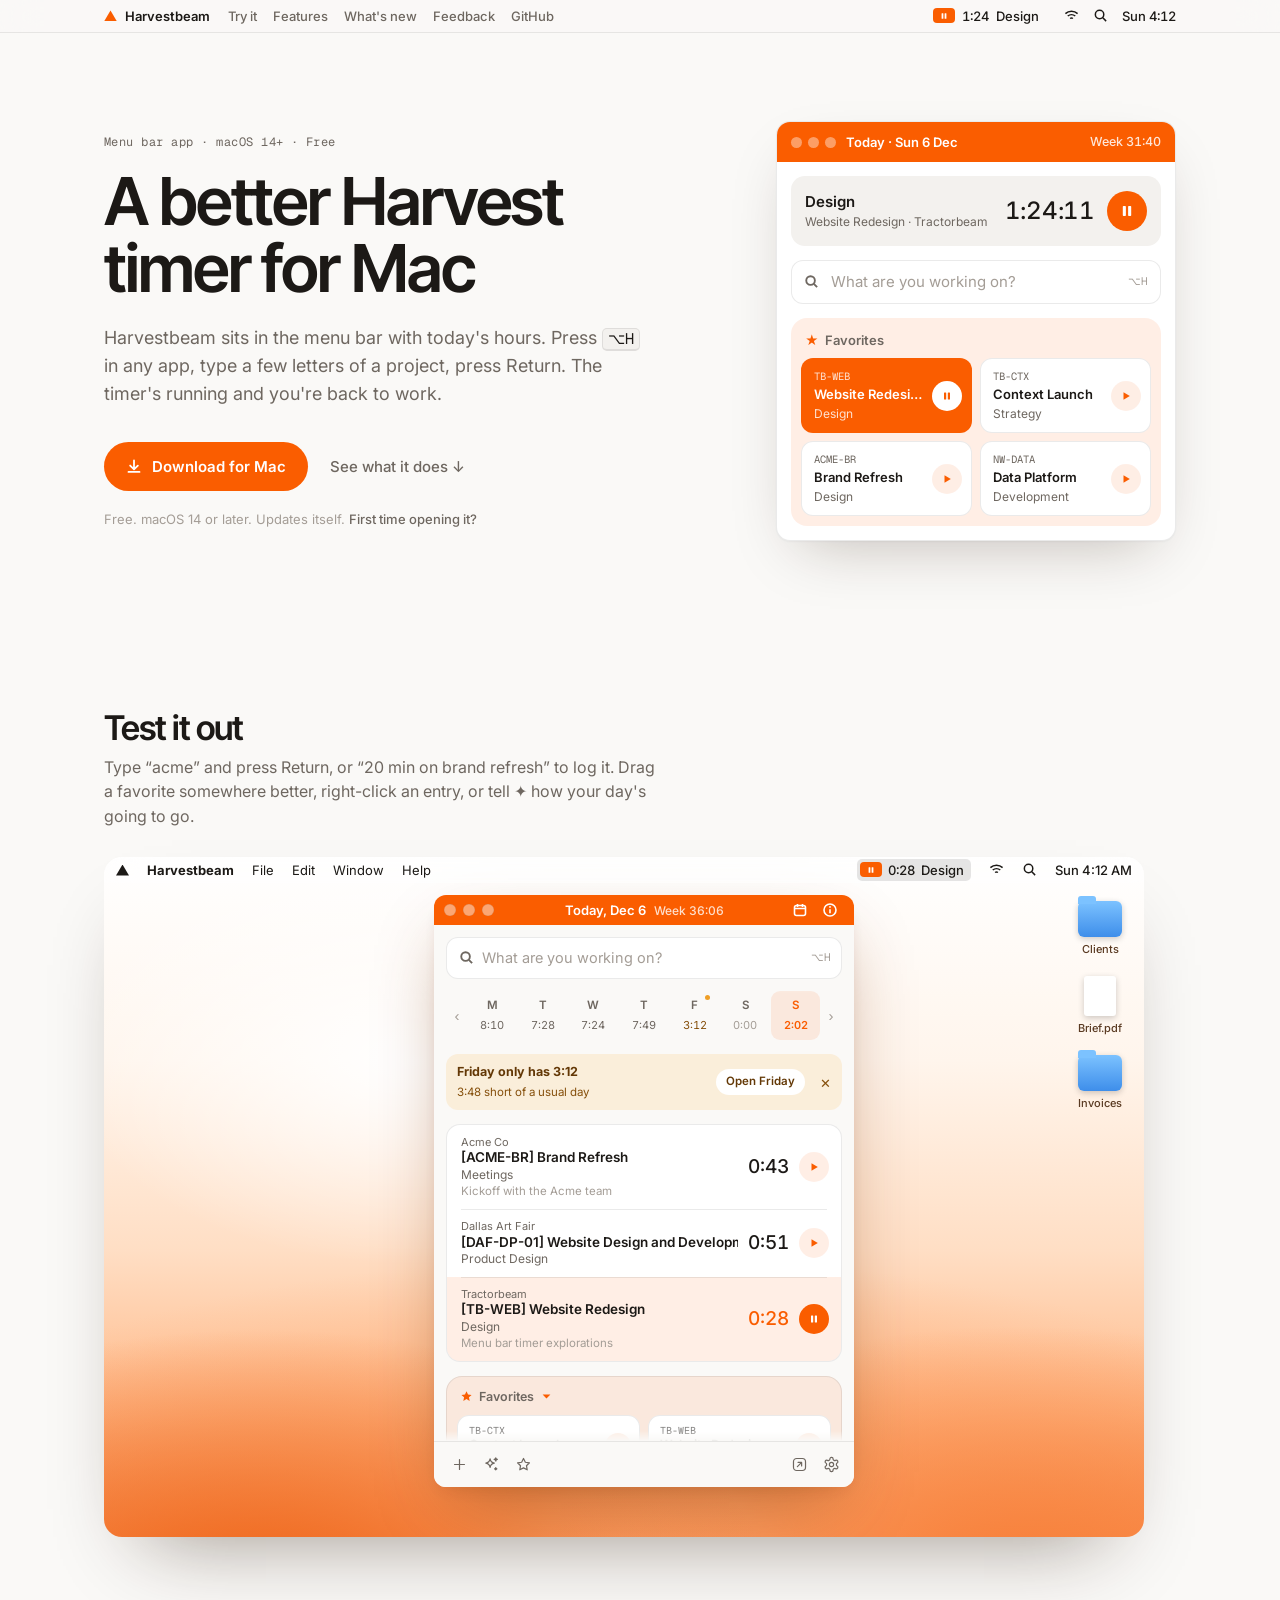
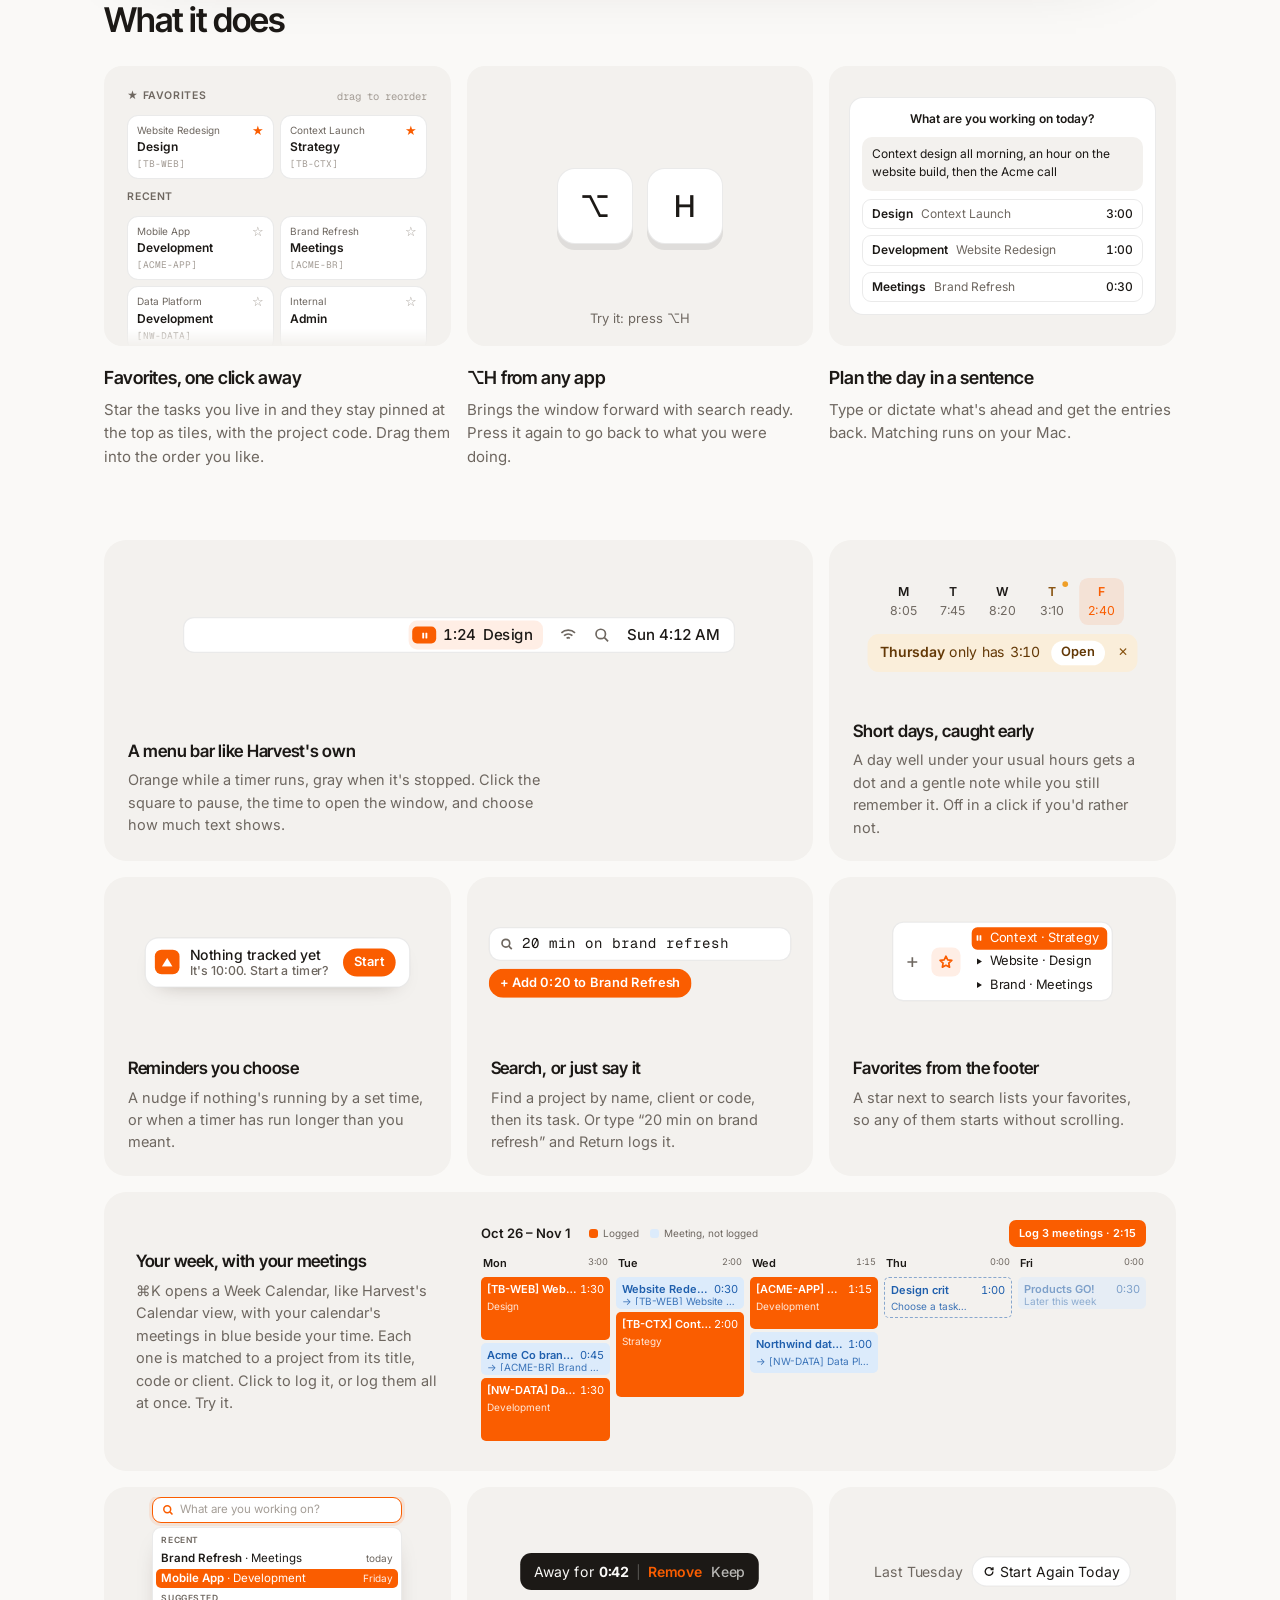
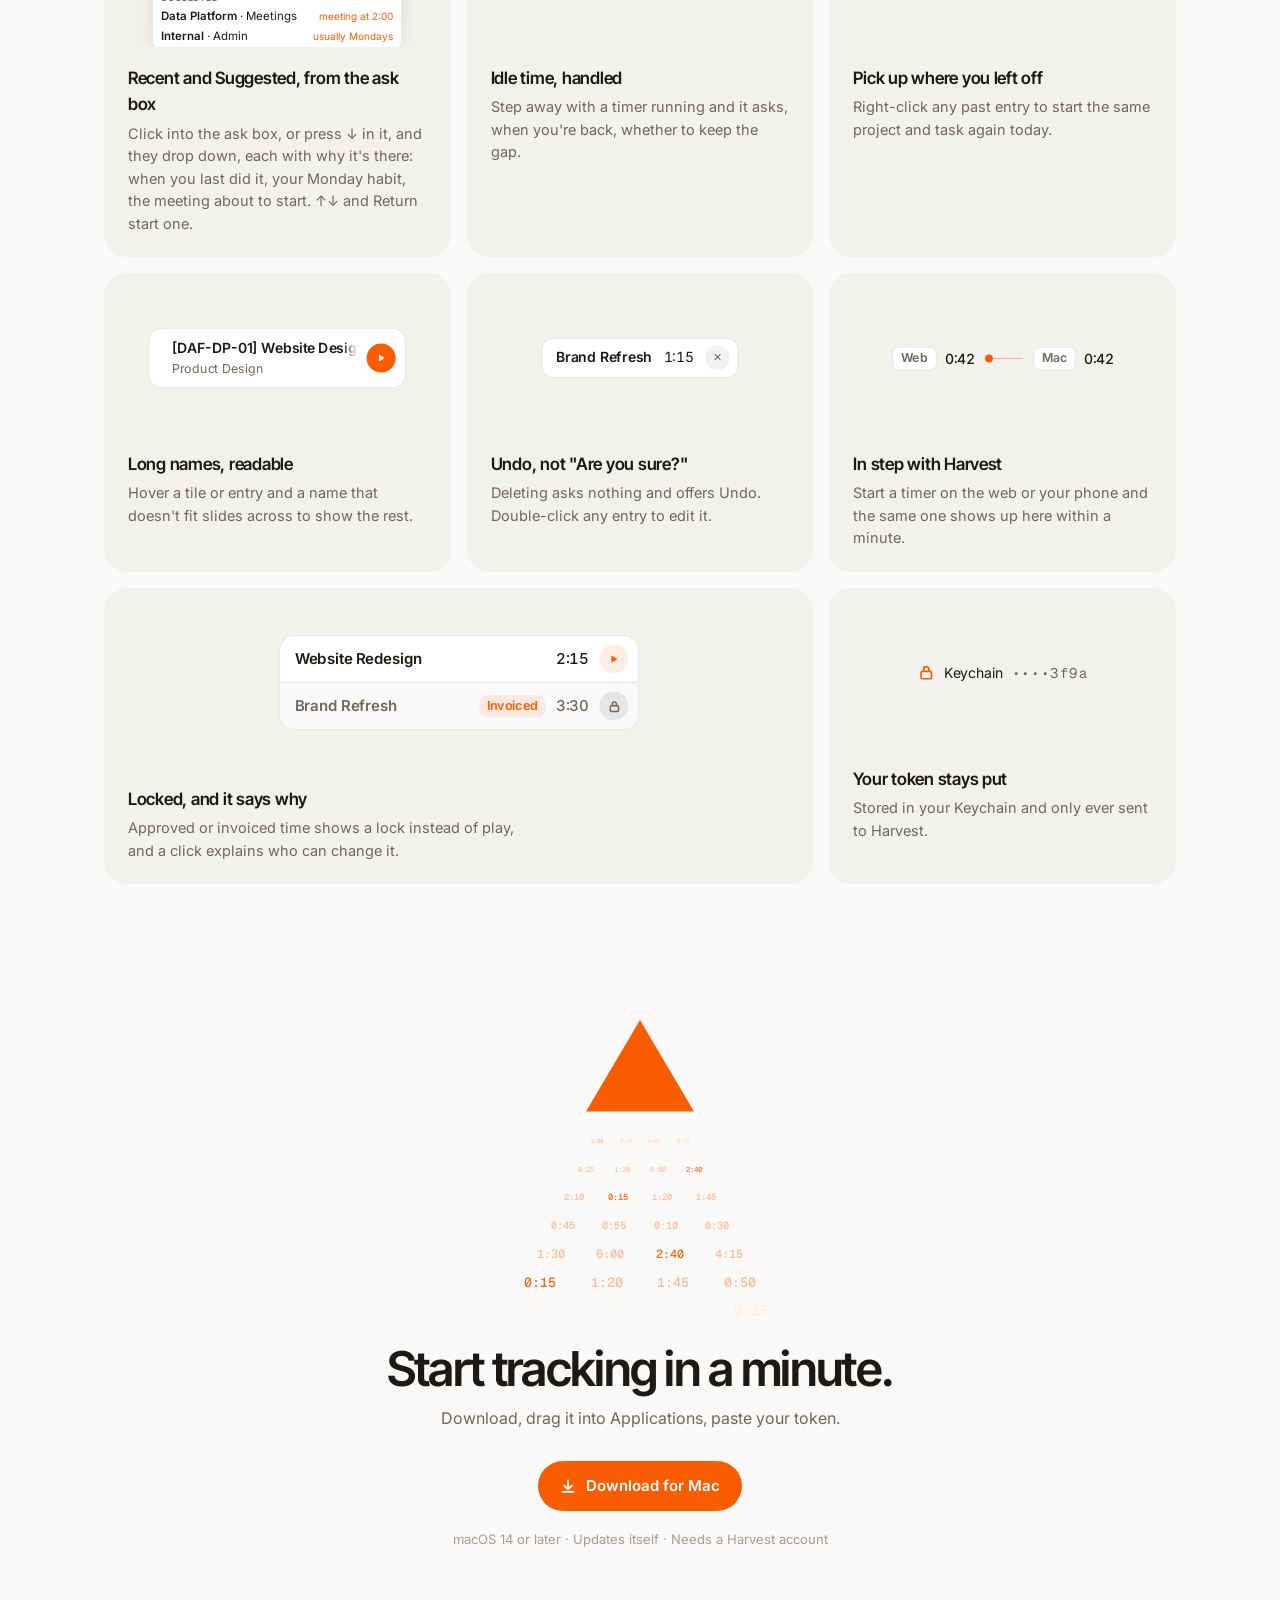
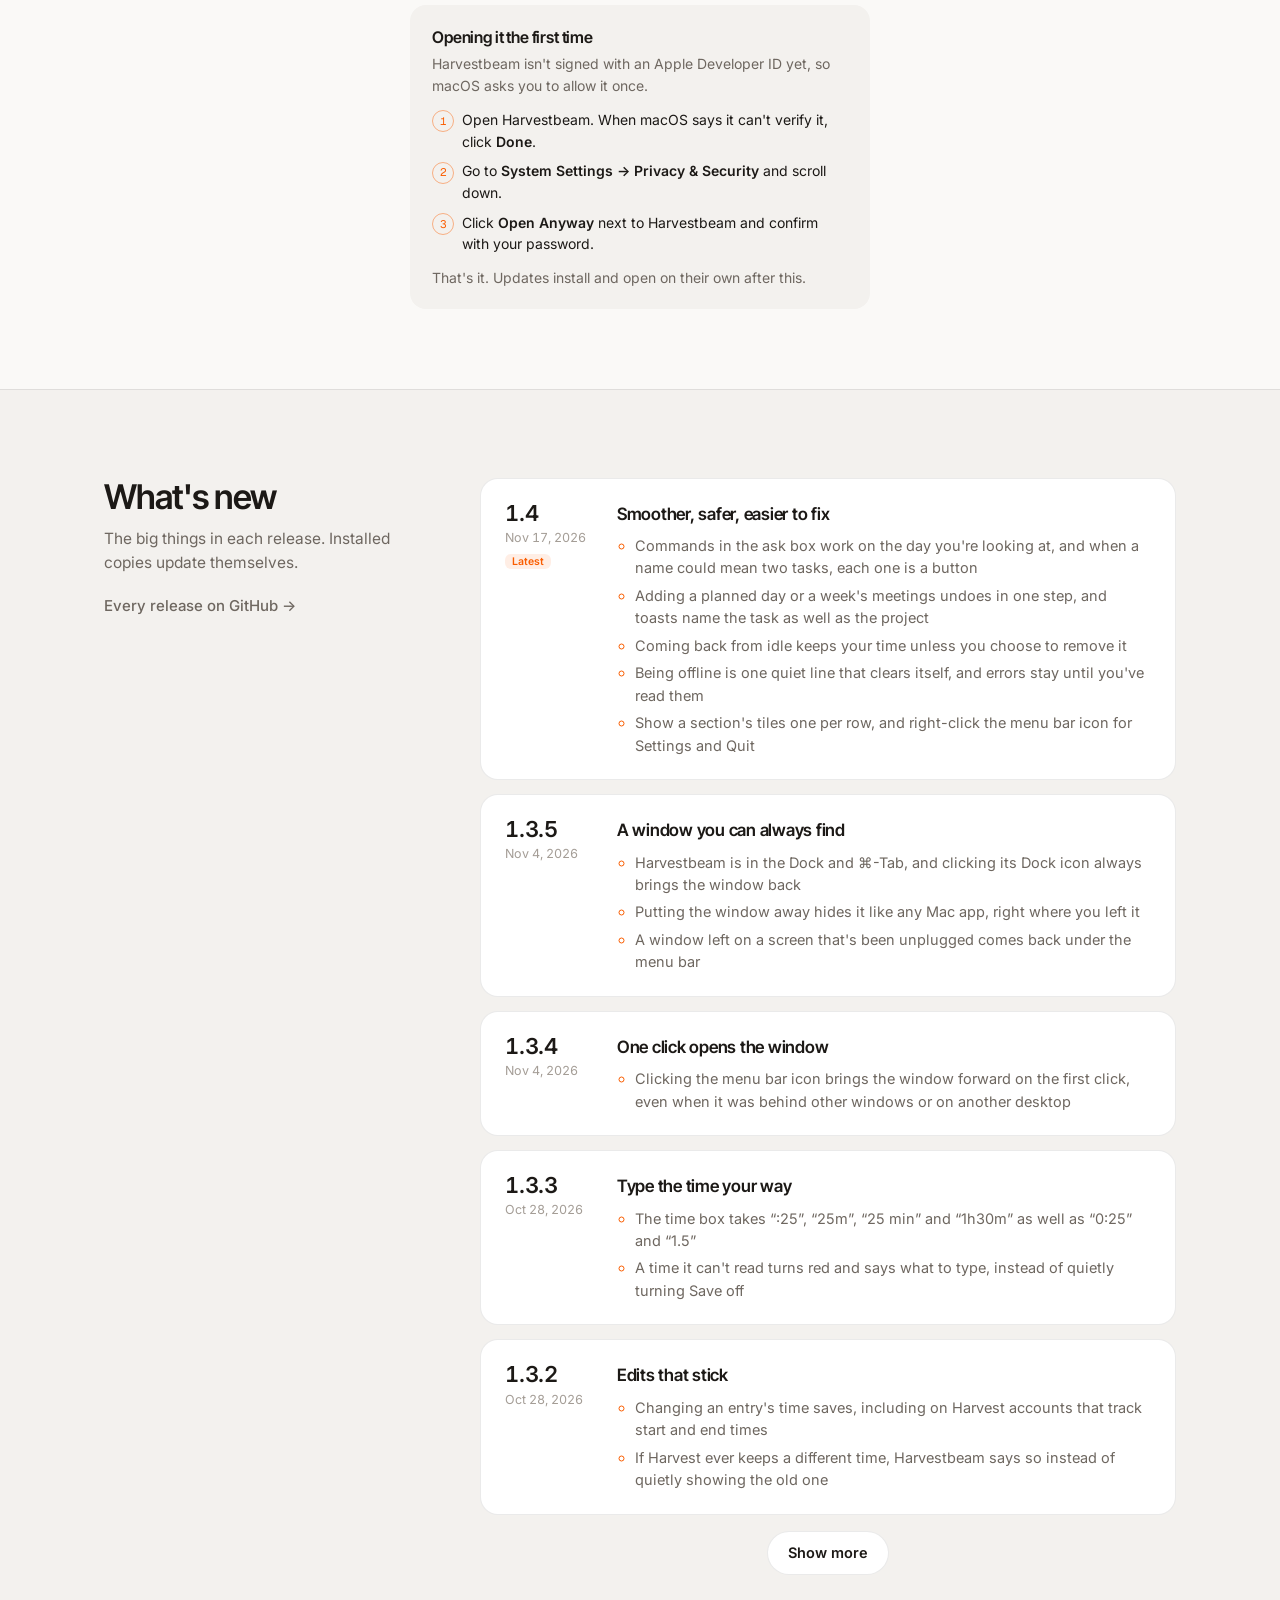
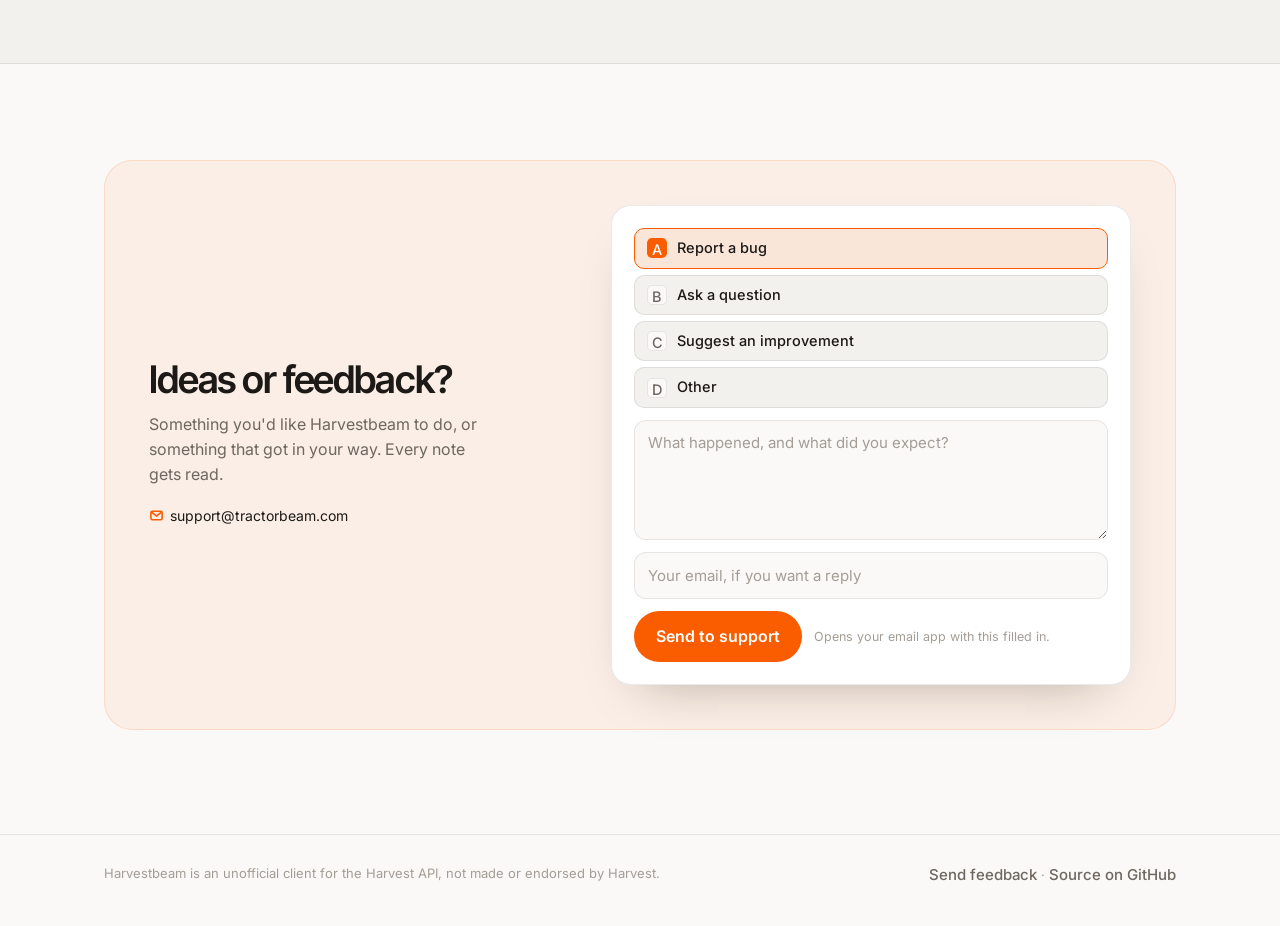
==== commit 5c9e20db: "site: 1.4 in What's new; beta keeps its own sign-in Co-Authored-By: Claude Opus 5.5 <noreply@anthrop" ====
--- a/site/index.html
+++ b/site/index.html
@@ -882,7 +882,20 @@
         <!-- Major features only, newest first. Add an entry with each release. -->
       <ol>
         <li>
-          <div class="ver">1.3.5<small>Nov 4, 2026</small><span class="new">Latest</span></div>
+          <div class="ver">1.4<small>Nov 17, 2026</small><span class="new">Latest</span></div>
+          <div>
+            <h3>Smoother, safer, easier to fix</h3>
+            <ul>
+              <li>Commands in the ask box work on the day you're looking at, and when a name could mean two tasks, each one is a button</li>
+              <li>Adding a planned day or a week's meetings undoes in one step, and toasts name the task as well as the project</li>
+              <li>Coming back from idle keeps your time unless you choose to remove it</li>
+              <li>Being offline is one quiet line that clears itself, and errors stay until you've read them</li>
+              <li>Show a section's tiles one per row, and right-click the menu bar icon for Settings and Quit</li>
+            </ul>
+          </div>
+        </li>
+        <li>
+          <div class="ver">1.3.5<small>Nov 4, 2026</small></div>
           <div>
             <h3>A window you can always find</h3>
             <ul>
